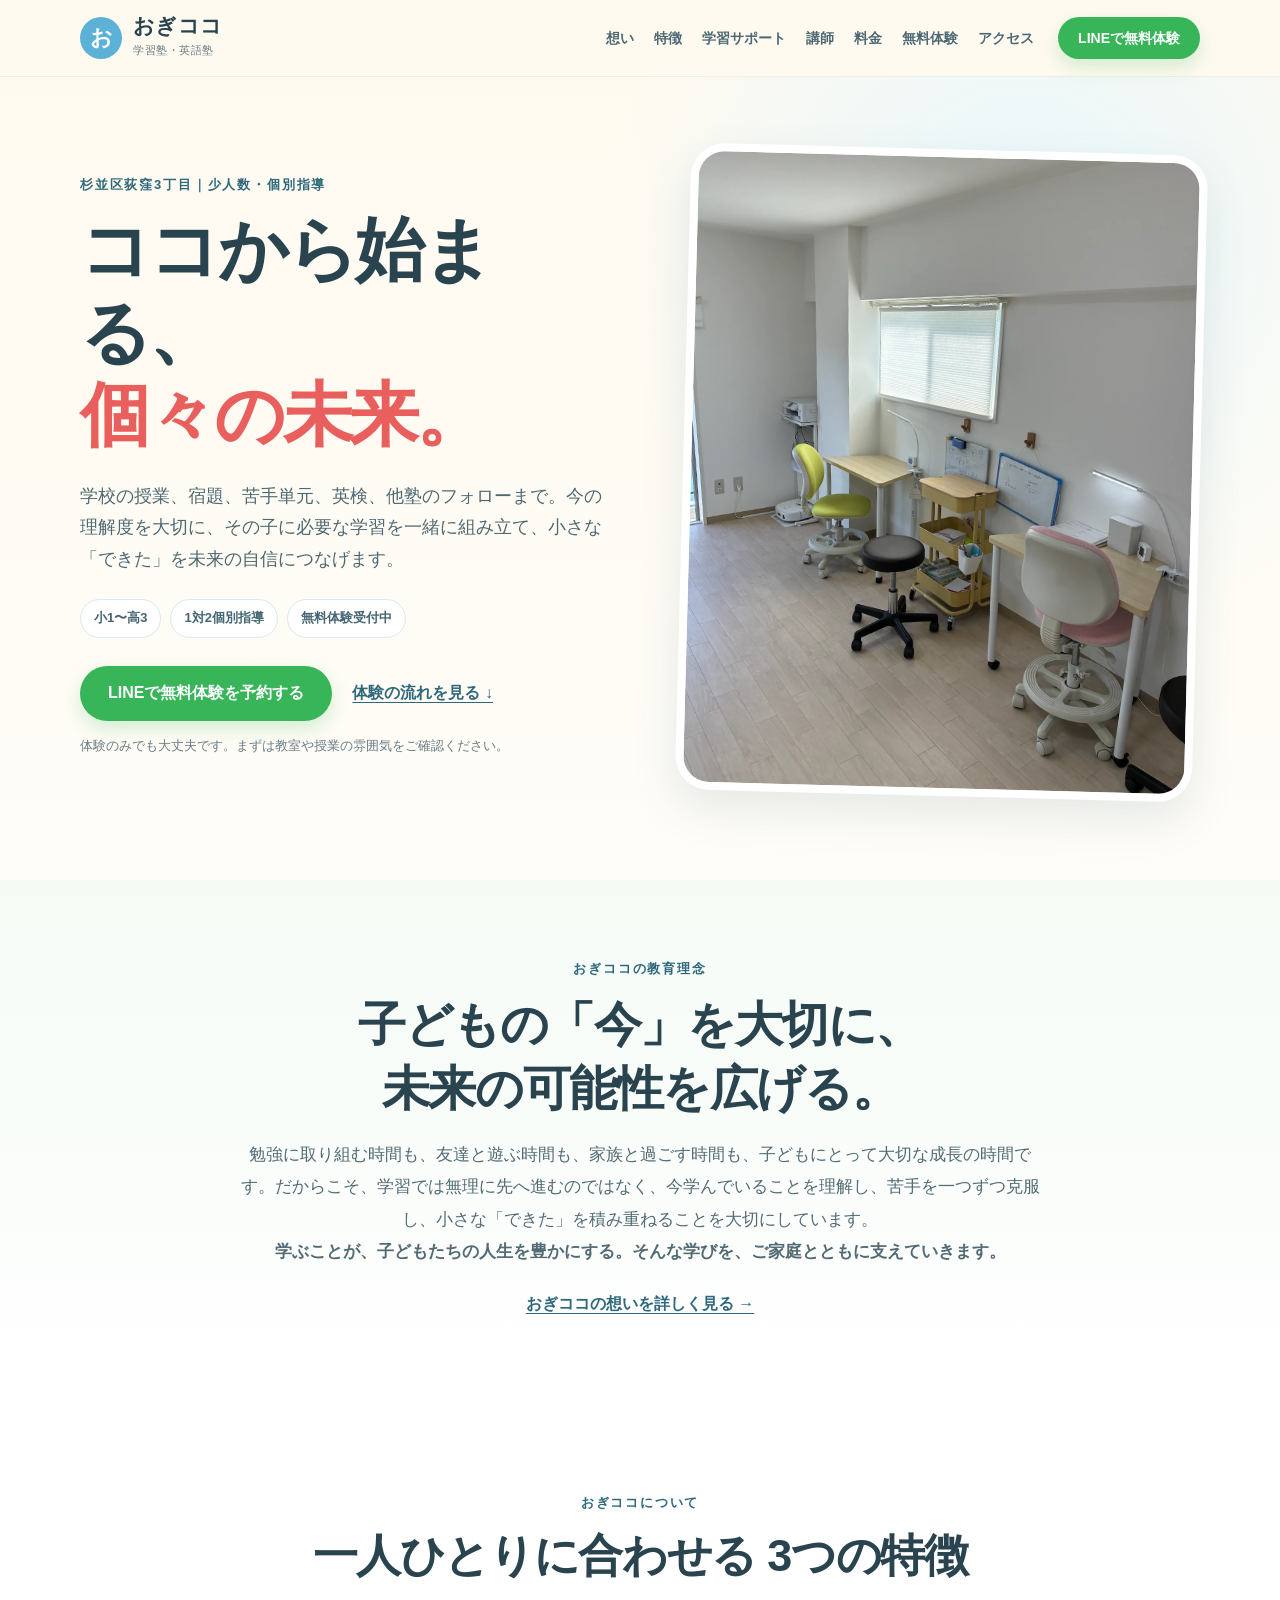
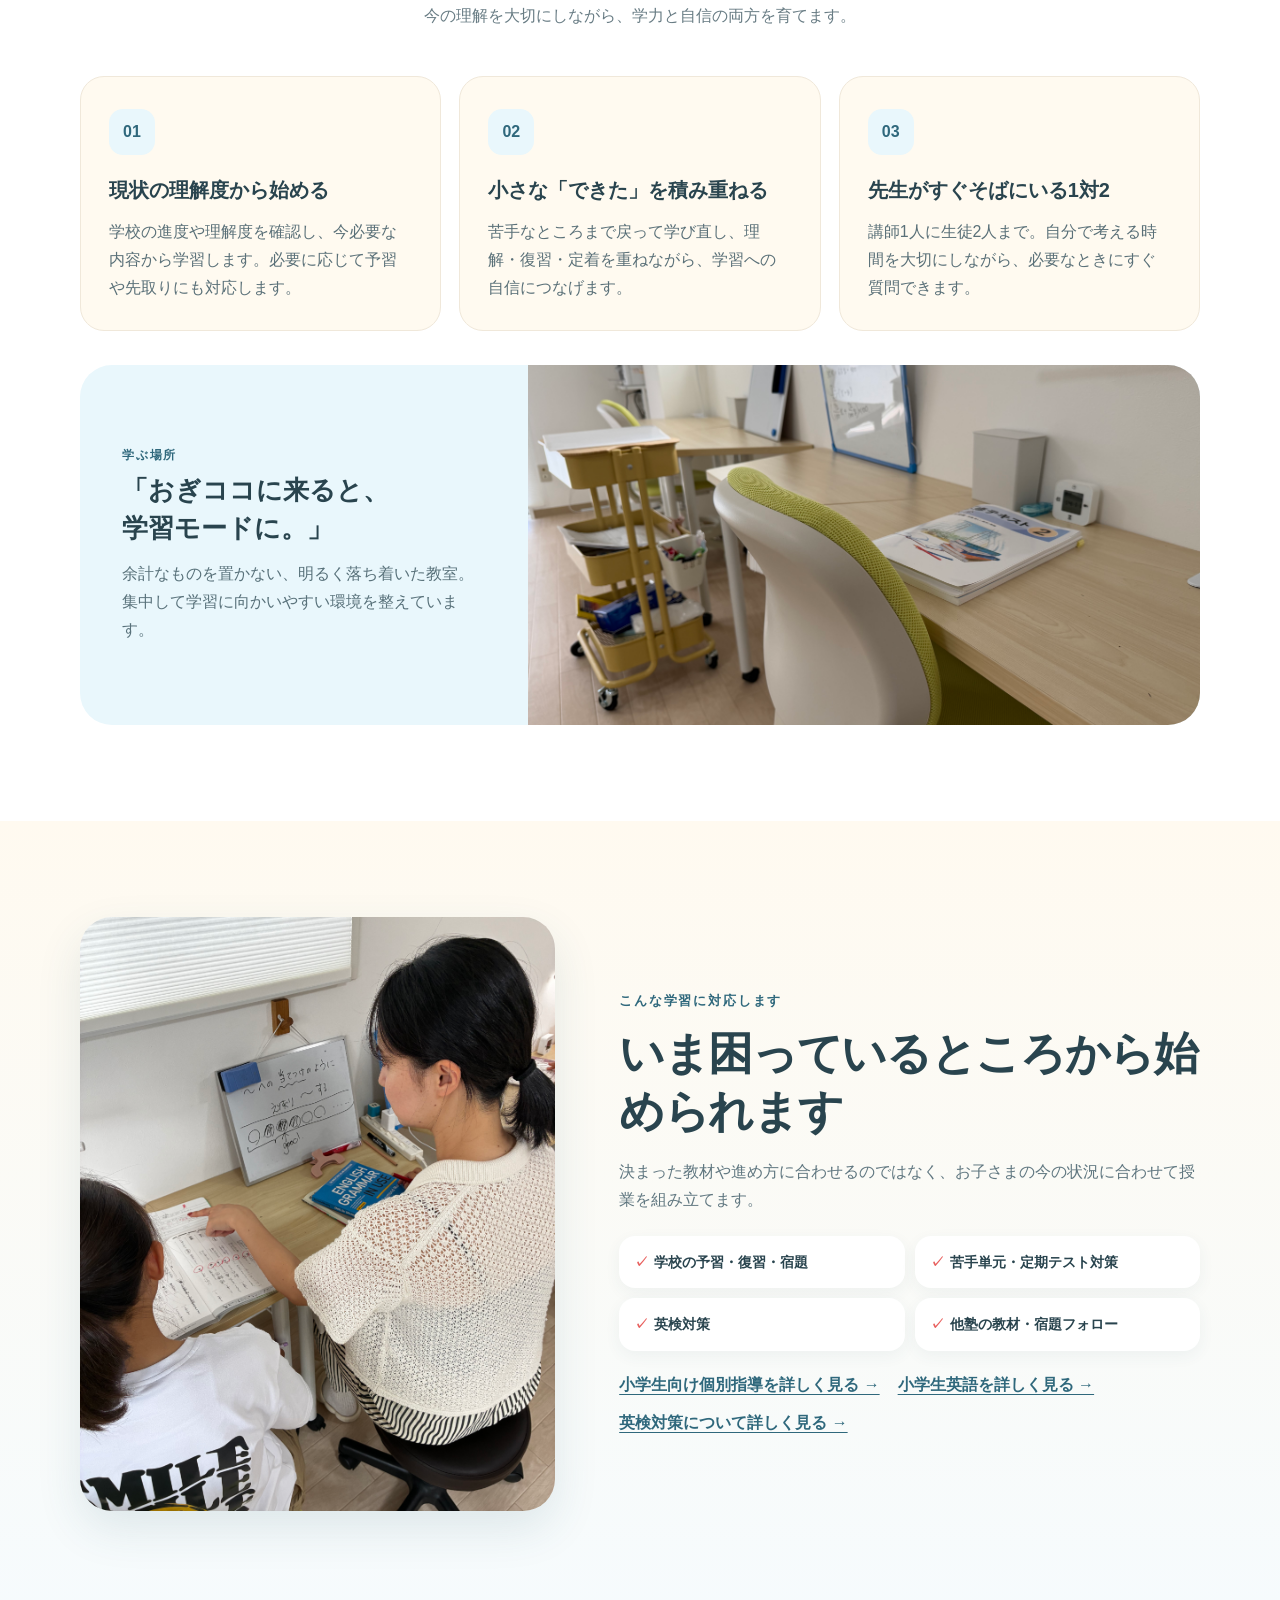
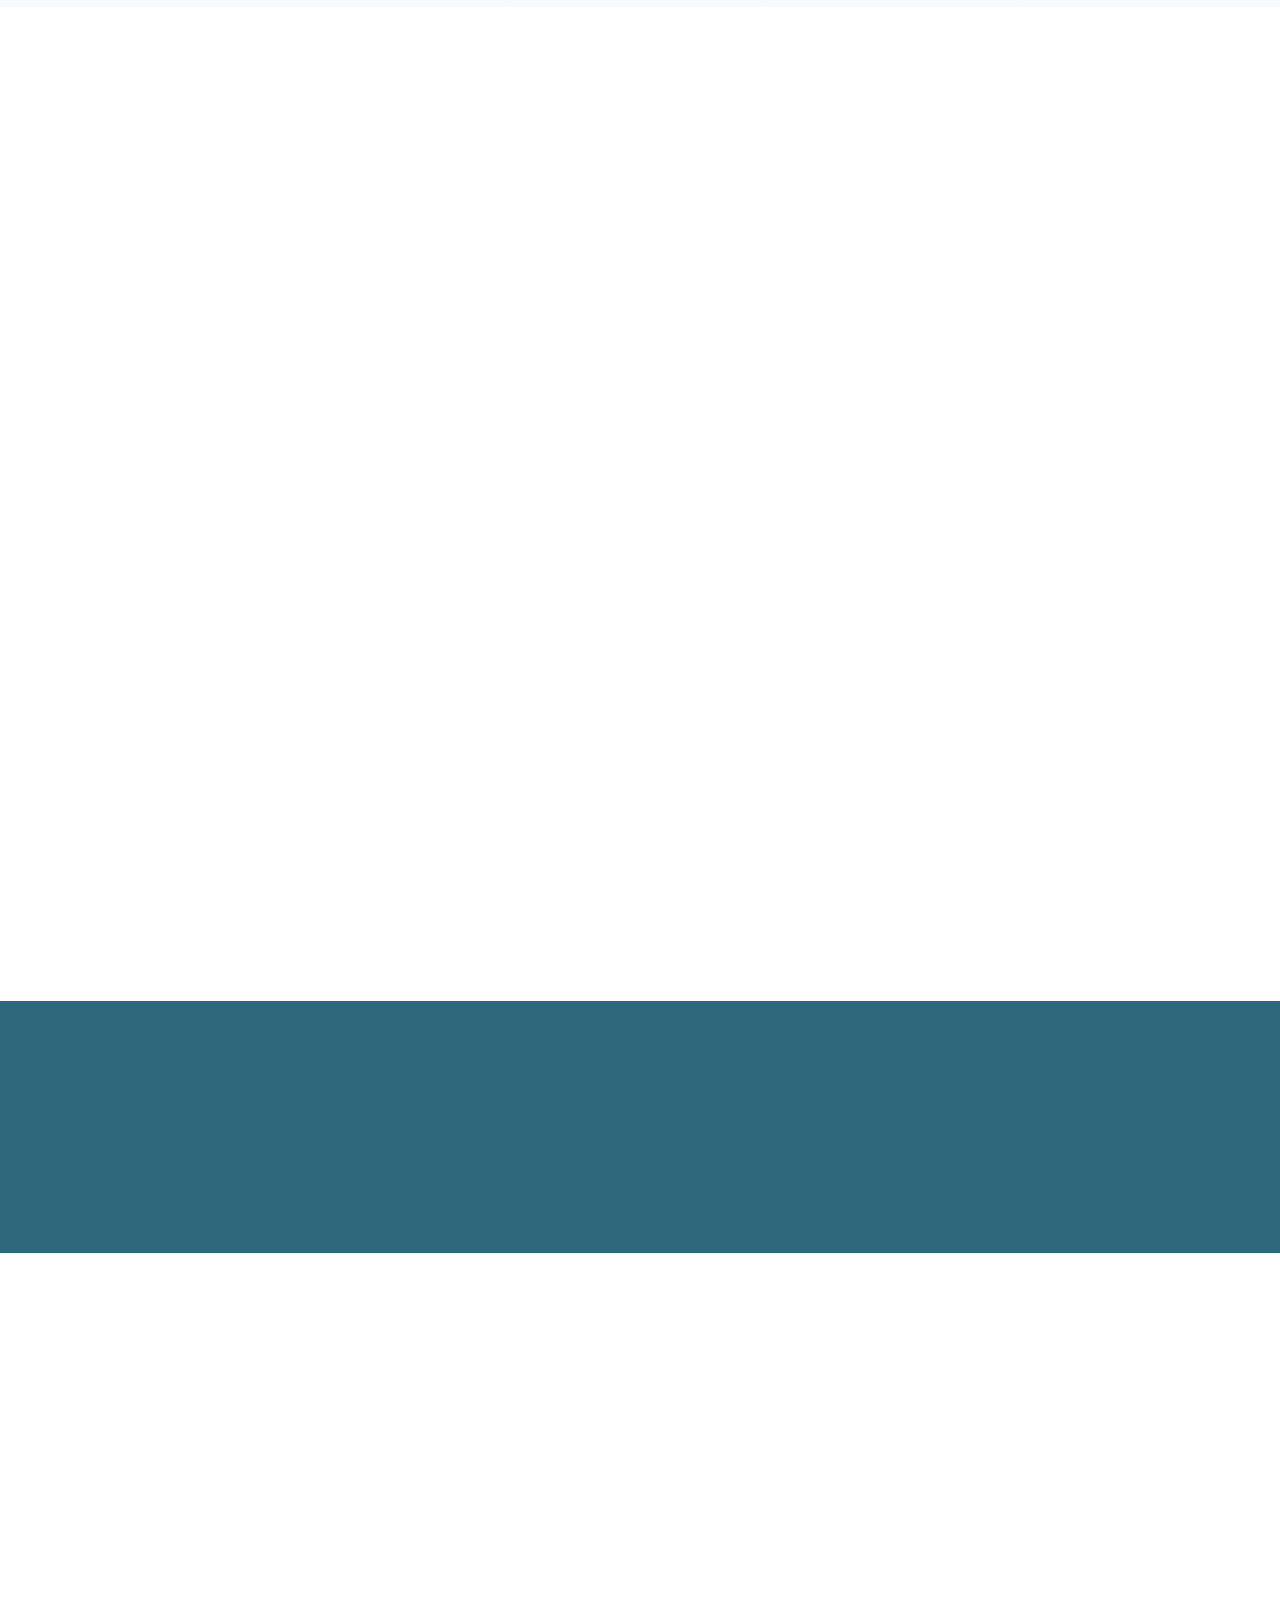
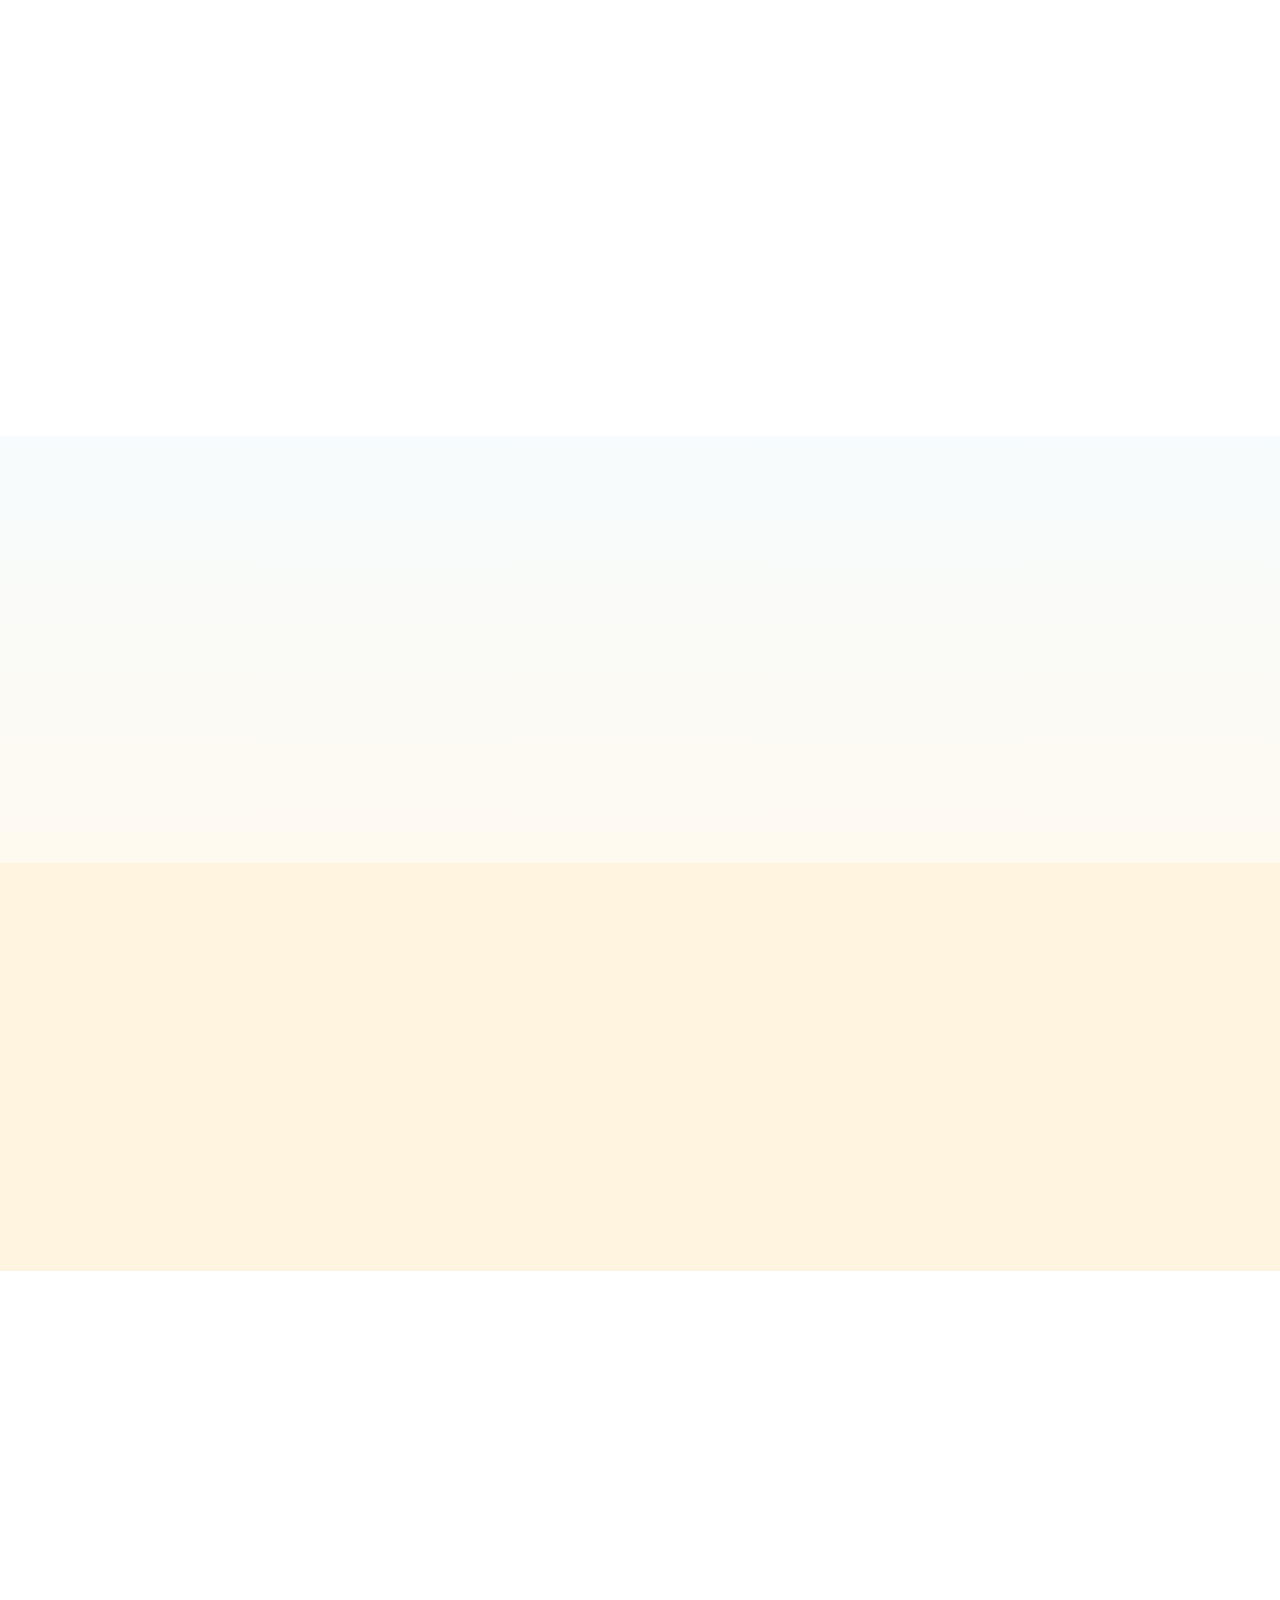
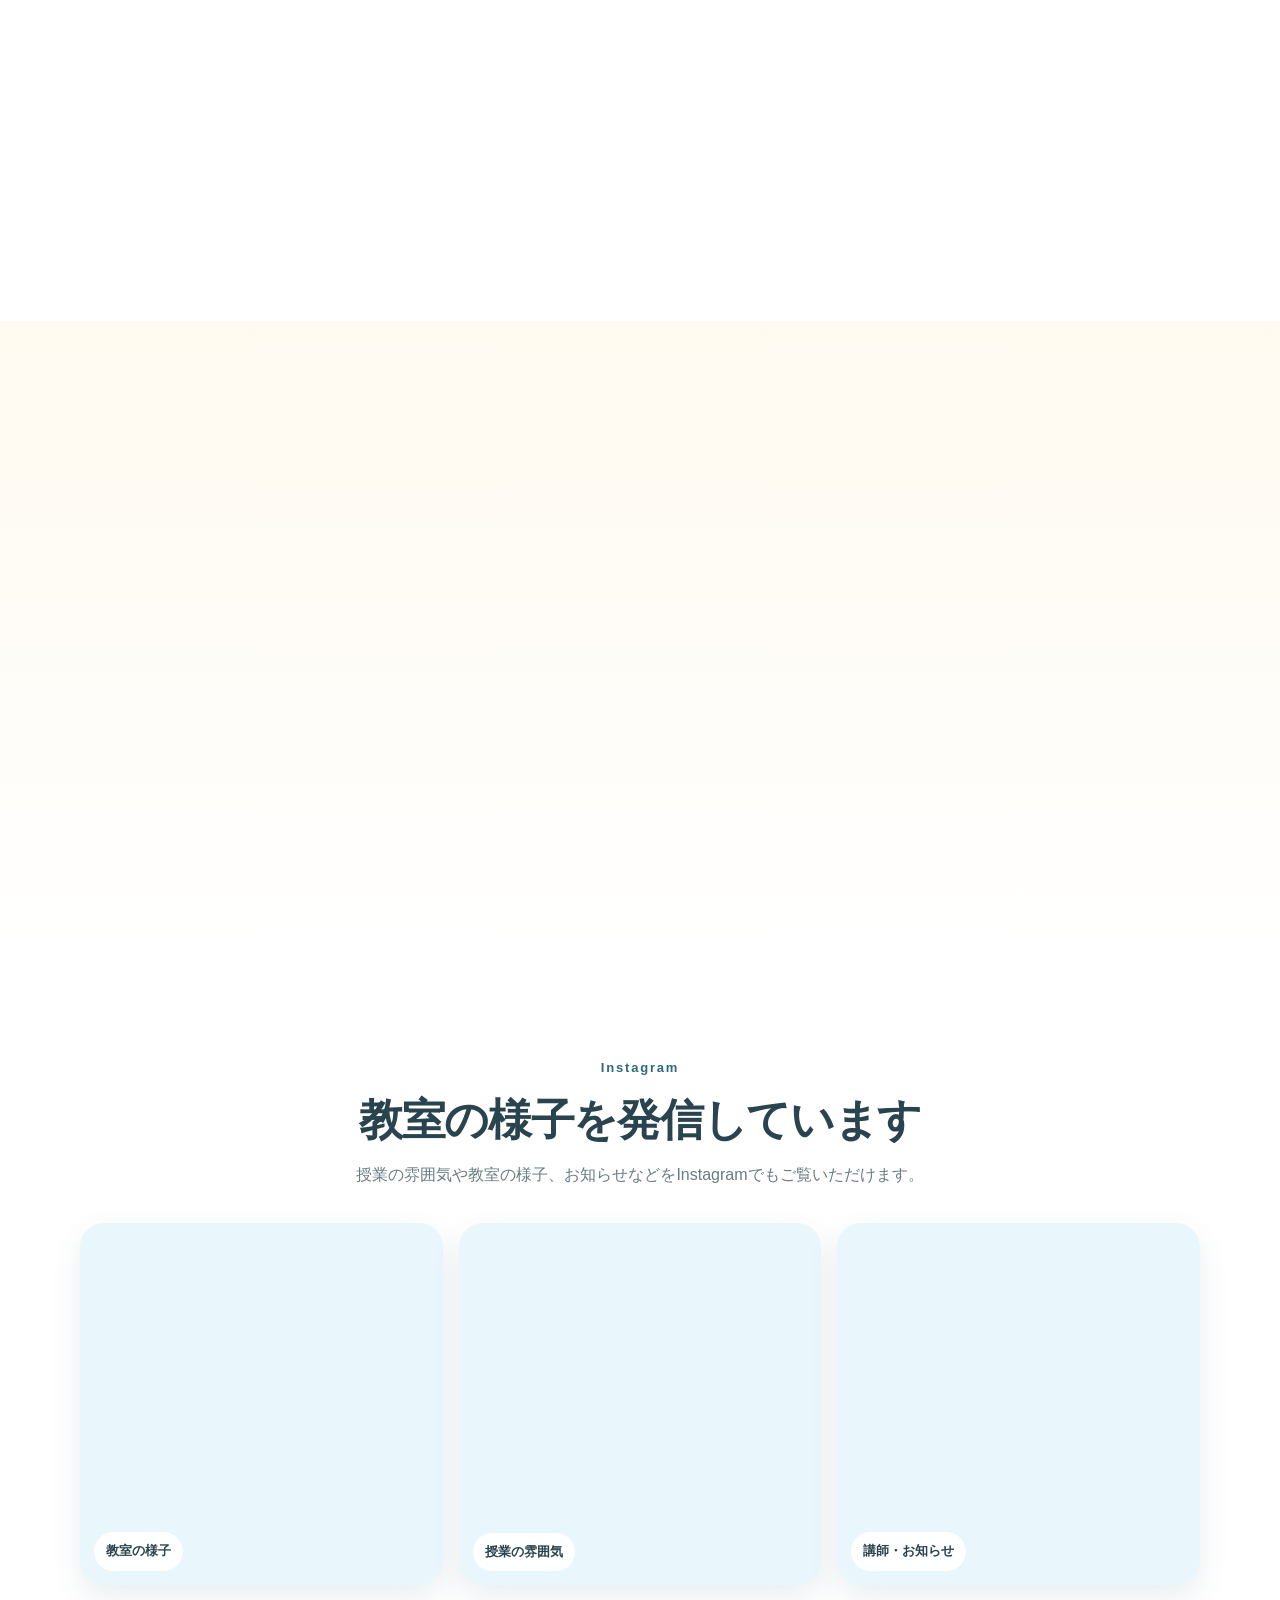
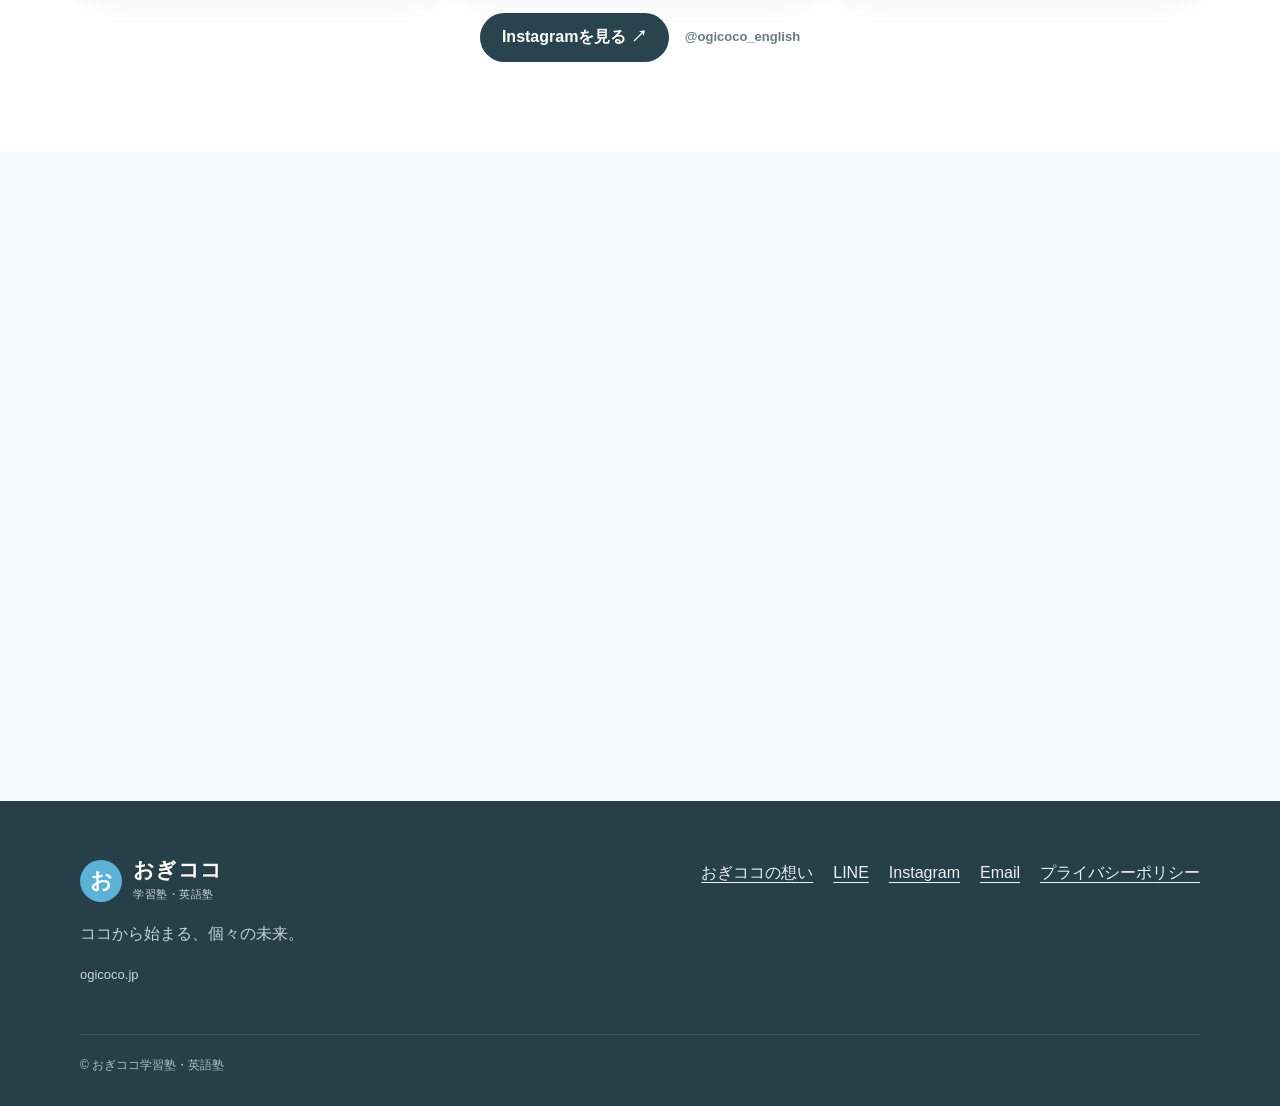
==== index.html @ f1cd07f4 "Refine learning support heading wording" ====
<!doctype html>
<html lang="ja">
<head>
  <meta charset="utf-8" />
  <meta name="viewport" content="width=device-width, initial-scale=1" />
  <title>おぎココ学習塾・英語塾｜杉並区荻窪の1対2個別指導</title>
  <meta name="description" content="杉並区荻窪3丁目の個別指導塾。学校の予習・復習、宿題、苦手克服、定期テスト、英検、他塾フォローまで、一人ひとりに合わせて学習をサポート。小1〜高3対応。無料体験受付中。" />
  <meta name="theme-color" content="#fffaf0" />
  <link rel="canonical" href="https://www.ogicoco.jp/" />
  <meta property="og:type" content="website" />
  <meta property="og:locale" content="ja_JP" />
  <meta property="og:site_name" content="おぎココ学習塾・英語塾" />
  <meta property="og:title" content="おぎココ学習塾・英語塾｜杉並区荻窪の1対2個別指導" />
  <meta property="og:description" content="ココから始まる、個々の未来。一人ひとりに合った学び方を一緒に考える、荻窪の個別指導塾です。" />
  <meta property="og:url" content="https://www.ogicoco.jp/" />
  <meta property="og:image" content="https://www.ogicoco.jp/ogp.jpg" />
  <meta property="og:image:alt" content="おぎココ学習塾・英語塾" />
  <meta name="twitter:card" content="summary_large_image" />
  <link rel="icon" href="favicon.png" />
  <link rel="apple-touch-icon" href="favicon.png" />
  <link rel="stylesheet" href="styles.css?v=20261112-3" />
  <script defer src="script.js?v=20261009-2"></script>
  <script type="application/ld+json">
  {
    "@context": "https://schema.org",
    "@type": "EducationalOrganization",
    "name": "おぎココ学習塾・英語塾",
    "url": "https://www.ogicoco.jp/",
    "image": "https://www.ogicoco.jp/ogp.jpg",
    "email": "ogicoco.english@gmail.com",
    "address": {
      "@type": "PostalAddress",
      "postalCode": "167-0051",
      "addressRegion": "東京都",
      "addressLocality": "杉並区",
      "streetAddress": "荻窪3-41-24 和興ビル301",
      "addressCountry": "JP"
    },
    "sameAs": [
      "https://www.instagram.com/ogicoco_english",
      "https://page.line.me/971ktbrj"
    ],
    "openingHoursSpecification": [
      {
        "@type": "OpeningHoursSpecification",
        "dayOfWeek": ["Monday", "Tuesday", "Wednesday", "Thursday", "Friday"],
        "opens": "15:00",
        "closes": "20:30"
      }
    ]
  }
  </script>
</head>
<body>
  <a class="skip" href="#main">本文へ移動</a>
  <header class="site-header" id="top">
    <div class="container header-inner">
      <a class="brand" href="#top" aria-label="おぎココ学習塾・英語塾 トップ">
        <span class="brand-mark" aria-hidden="true">お</span>
        <span><span class="brand-main">おぎココ</span><span class="brand-sub">学習塾・英語塾</span></span>
      </a>
      <nav class="desktop-nav" aria-label="メインナビゲーション">
        <a href="#philosophy">想い</a>
        <a href="#features">特徴</a>
        <a href="#support">学習サポート</a>
        <a href="#teacher">講師</a>
        <a href="#price">料金</a>
        <a href="#trial">無料体験</a>
        <a href="#access">アクセス</a>
      </nav>
      <a class="btn btn-line header-cta" href="https://page.line.me/971ktbrj" target="_blank" rel="noopener noreferrer">LINEで無料体験</a>
      <button class="menu-button" type="button" aria-label="メニューを開く" aria-expanded="false"><span></span><span></span><span></span></button>
    </div>
    <div class="mobile-menu" hidden>
      <a href="#philosophy">想い</a><a href="#features">特徴</a><a href="#support">学習サポート</a><a href="#teacher">講師</a><a href="#price">料金</a><a href="#trial">無料体験</a><a href="#access">アクセス</a>
      <a class="btn btn-line" href="https://page.line.me/971ktbrj" target="_blank" rel="noopener noreferrer">LINEで無料体験を予約する</a>
    </div>
  </header>

  <main id="main">
    <section class="hero">
      <div class="container hero-grid">
        <div class="hero-copy reveal">
          <p class="eyebrow">杉並区荻窪3丁目｜少人数・個別指導</p>
          <h1>ココから始まる、<br><em>個々の未来。</em></h1>
          <p class="hero-lead">学校の授業、宿題、苦手単元、英検、他塾のフォローまで。今の理解度を大切に、その子に必要な学習を一緒に組み立て、小さな「できた」を未来の自信につなげます。</p>
          <div class="hero-badges" aria-label="教室の特徴">
            <span>小1〜高3</span><span>1対2個別指導</span><span>無料体験受付中</span>
          </div>
          <div class="hero-actions">
            <a class="btn btn-line btn-large" href="https://page.line.me/971ktbrj" target="_blank" rel="noopener noreferrer">LINEで無料体験を予約する</a>
            <a class="text-link" href="#trial">体験の流れを見る <span aria-hidden="true">↓</span></a>
          </div>
          <p class="microcopy">体験のみでも大丈夫です。まずは教室や授業の雰囲気をご確認ください。</p>
        </div>
        <div class="hero-visual reveal">
          <div class="photo-frame hero-photo"><img src="assets/images/classroom-main.webp" alt="明るく落ち着いたおぎココ学習塾の教室" fetchpriority="high" /></div>
        </div>
      </div>
    </section>

    <section class="section philosophy-teaser-section" id="philosophy">
      <div class="container philosophy-teaser reveal">
        <p class="eyebrow">おぎココの教育理念</p>
        <h2>子どもの「今」を大切に、<br>未来の可能性を広げる。</h2>
        <p>勉強に取り組む時間も、友達と遊ぶ時間も、家族と過ごす時間も、子どもにとって大切な成長の時間です。だからこそ、学習では無理に先へ進むのではなく、今学んでいることを理解し、苦手を一つずつ克服し、小さな「できた」を積み重ねることを大切にしています。</p>
        <p class="philosophy-teaser-emphasis">学ぶことが、子どもたちの人生を豊かにする。そんな学びを、ご家庭とともに支えていきます。</p>
        <a class="text-link philosophy-link" href="/philosophy">おぎココの想いを詳しく見る →</a>
      </div>
    </section>

    <section class="section section-white" id="features">
      <div class="container">
        <div class="section-heading reveal">
          <p class="eyebrow">おぎココについて</p>
          <h2>理念を授業につなげる、3つの特徴</h2>
          <p>今の理解を大切にしながら、学力と自信の両方を育てます。</p>
        </div>
        <div class="feature-grid">
          <article class="feature-card reveal">
            <span class="number">01</span>
            <h3>現状の理解度から始める</h3>
            <p>学校の進度や理解度を確認し、今必要な内容から学習します。必要に応じて予習や先取りにも対応します。</p>
          </article>
          <article class="feature-card reveal">
            <span class="number">02</span>
            <h3>小さな「できた」を積み重ねる</h3>
            <p>苦手なところまで戻って学び直し、理解・復習・定着を重ねながら、学習への自信につなげます。</p>
          </article>
          <article class="feature-card reveal">
            <span class="number">03</span>
            <h3>先生がすぐそばにいる1対2</h3>
            <p>講師1人に生徒2人まで。自分で考える時間を大切にしながら、必要なときにすぐ質問できます。</p>
          </article>
        </div>
        <div class="split-photo reveal">
          <div><p class="mini-label">学ぶ場所</p><h3>「おぎココに来ると、学習モードに」</h3><p>余計なものを置かない、明るく落ち着いた教室。集中して学習に向かいやすい環境を整えています。</p></div>
          <img src="assets/images/study-space.jpg" alt="明るく集中して学べる個別学習スペース" loading="lazy" />
        </div>
      </div>
    </section>

    <section class="section support-section" id="support">
      <div class="container support-grid">
        <div class="support-photo reveal"><img src="assets/images/lesson-scene-2.jpg" alt="講師が生徒の教材を見ながら個別指導する様子" loading="lazy" /></div>
        <div class="support-copy reveal">
          <p class="eyebrow">こんな学習に対応します</p>
          <h2>いま困っているところから始められます</h2>
          <p class="support-lead">決まった教材や進め方に合わせるのではなく、お子さまの今の状況に合わせて授業を組み立てます。</p>
          <div class="check-list compact-check-list">
            <p><span>✓</span>学校の予習・復習・宿題</p>
            <p><span>✓</span>苦手単元・定期テスト対策</p>
            <p><span>✓</span>英検対策</p>
            <p><span>✓</span>他塾の教材・宿題フォロー</p>
          </div>
          <div class="support-detail-links"><a class="text-link support-detail-link" href="/elementary">小学生向け個別指導を詳しく見る →</a><a class="text-link support-detail-link" href="/elementary/english">小学生英語を詳しく見る →</a><a class="text-link support-detail-link" href="/eiken">英検対策について詳しく見る →</a></div>
        </div>
      </div>
    </section>

    <section class="section teacher-section" id="teacher">
      <div class="container teacher-grid">
        <div class="teacher-copy reveal">
          <p class="eyebrow">代表講師ごあいさつ</p>
          <h2>安心して通える、<br>温かい塾を目指しています。</h2>
          <p>はじめまして。おぎココ代表講師の上田萌悦子です。</p>
          <p>学生時代には塾講師を経験し、その後、公立中学校・都立高校で教壇に立ってきました。現在は2児の母として子育てをしながら、子どもたちの学習をサポートしています。</p>
          <p>学校では、カリキュラムに沿って多くの生徒に授業を届けます。一方で塾だからこそ、テストで点数を取るためにどこを意識すればよいのか、評定を上げるために何が大切なのか、先生は授業や提出物、テストをどのような視点で見ているのかまで伝えることができます。</p>
          <p>塾講師として教えた経験と、学校現場で実際に生徒を指導・評価してきた経験。その両方を活かして、自分だからできる授業をしたいと思い、おぎココを始めました。</p>
          <p>おぎココでは、学校の進度や現在の理解度だけでなく、一人ひとりの目標やつまずき方も見ながら、その子に今必要な学習を考えて授業を組み立てています。</p>
          <p>「わかった」「できた」を増やすことはもちろん、その先の点数や評定、進路にもつながる学びを大切にしています。</p>
          <p>教室の雰囲気や授業の進め方は、実際に見ていただくのが一番だと思っています。ぜひ一度、お子さまと一緒にお越しください。</p>
          <div class="teacher-tags"><span>元・都立高校教員</span><span>中学・高校での指導経験</span><span>2児の母</span><span>小・中学生は全教科対応</span></div>
        </div>
        <div class="teacher-photo reveal">
          <img src="assets/images/teacher-profile-hq.webp" alt="おぎココ代表講師 上田萌悦子" width="960" height="1200" loading="lazy" decoding="async" />
          <div class="teacher-name"><small>代表講師</small><strong>上田 萌悦子</strong></div>
        </div>
      </div>
    </section>

    <section class="cta-band" aria-label="無料体験案内">
      <div class="container cta-inner reveal">
        <div><p class="eyebrow">まずは無料体験から</p><h2>お子さまに合う学び方を、<br>一緒に考えます。</h2></div>
        <a class="btn btn-line btn-large" href="https://page.line.me/971ktbrj" target="_blank" rel="noopener noreferrer">LINEで無料体験を予約する</a>
      </div>
    </section>

    <section class="section section-white" id="price">
      <div class="container">
        <div class="section-heading reveal"><p class="eyebrow">料金</p><h2>通いやすい月謝制</h2><p>1回50分。ご希望の通塾回数に合わせてお選びいただけます。</p></div>
        <div class="price-grid reveal">
          <article class="price-card"><h3>小学生</h3><div class="price-row"><span>月4回</span><strong>10,560円</strong></div><div class="price-row"><span>月8回</span><strong>21,120円</strong></div><div class="price-row"><span>月12回</span><strong>31,680円</strong></div></article>
          <article class="price-card"><h3>中学生</h3><div class="price-row"><span>月4回</span><strong>11,600円</strong></div><div class="price-row"><span>月8回</span><strong>23,200円</strong></div><div class="price-row"><span>月12回</span><strong>34,800円</strong></div></article>
          <article class="price-card"><h3>高校生</h3><div class="price-row"><span>月4回</span><strong>12,320円</strong></div><div class="price-row"><span>月8回</span><strong>24,640円</strong></div><div class="price-row"><span>月12回</span><strong>36,960円</strong></div></article>
        </div>
        <details class="subplan reveal"><summary>回数券・スポット受講について</summary><div><p>定期通塾（月謝制）を基本に、回数券・スポット受講にも対応しています。テスト前や英検対策など、目的に合わせた受講もご相談ください。</p></div></details>
      </div>
    </section>

    <section class="section practice-teaser-section" id="practice">
      <div class="container">
        <div class="practice-teaser reveal">
          <div class="practice-teaser-copy">
            <p class="eyebrow">定期通塾生限定・体験受付中</p>
            <h2>タブレット学習・演習サポート</h2>
            <p>個別指導で理解した内容を、オンライン学習教材「デキタス」で繰り返し演習。教室スタッフが解き直しや進捗管理をサポートします。</p>
            <div class="practice-mini-flow" aria-label="個別指導と演習の流れ">
              <span>個別指導で理解</span><b aria-hidden="true">→</b><span>演習で繰り返す</span><b aria-hidden="true">→</b><span>次の指導へ</span>
            </div>
          </div>
          <div class="practice-teaser-action">
            <span class="practice-teaser-label">初回体験</span>
            <strong>月4回 3,500円</strong>
            <small>1回50分・小学生／中学生</small>
            <a class="btn btn-sub" href="/tablet">詳しく見る</a>
          </div>
        </div>
      </div>
    </section>

    <section class="section timetable-section" id="schedule">
      <div class="container two-col">
        <div class="reveal"><p class="eyebrow">授業時間</p><h2>平日5つの時間帯から</h2><p>授業は1回50分です。空き状況はLINEでご案内します。</p></div>
        <div class="time-cards reveal">
          <div><span>1限</span><strong>15:15〜16:05</strong></div><div><span>2限</span><strong>16:15〜17:05</strong></div><div><span>3限</span><strong>17:15〜18:05</strong></div><div><span>4限</span><strong>18:15〜19:05</strong></div><div><span>5限</span><strong>19:15〜20:05</strong></div>
        </div>
      </div>
    </section>

    <section class="section section-white" id="trial">
      <div class="container">
        <div class="section-heading reveal"><p class="eyebrow">無料体験の流れ</p><h2>LINEから、かんたん3ステップ</h2></div>
        <div class="steps steps-three">
          <article class="step reveal"><span>1</span><h3>LINEでご予約</h3><p>お名前・学年・希望教科・希望日時をLINEで送信。空き時間をご案内します。</p></article>
          <article class="step reveal"><span>2</span><h3>ヒアリング＋授業</h3><p>学習状況や目標を伺い、50分の個別指導を体験します。</p></article>
          <article class="step reveal"><span>3</span><h3>今後の学習をご提案</h3><p>体験の様子をもとに、学習内容や通い方をご案内します。</p></article>
        </div>
        <div class="trial-box reveal"><p>体験のみでも大丈夫です。気になることがあれば、LINEからお気軽にご相談ください。</p><a class="btn btn-line btn-large" href="https://page.line.me/971ktbrj" target="_blank" rel="noopener noreferrer">LINEで無料体験を予約する</a></div>
      </div>
    </section>

    <section class="section faq-section" id="faq">
      <div class="container faq-wrap">
        <div class="section-heading reveal"><p class="eyebrow">よくあるご質問</p><h2>受講について</h2></div>
        <div class="faq-list reveal">
          <details><summary>英検対策だけでも受講できますか？</summary><p>はい。英検対策のみの受講にも対応しています。受験日程や現在の理解度に合わせて学習内容を組み立てます。</p></details>
          <details><summary>学校や他塾の教材を持ち込めますか？</summary><p>はい。学校の宿題や、他塾で使用している教材・宿題のフォローにも対応しています。</p></details>
          <details><summary>月謝制以外の受講方法はありますか？</summary><p>定期通塾の月謝制を基本に、回数券・スポット受講にも対応しています。目的に合わせてご相談ください。</p></details>
          <details><summary>無料体験では何をしますか？</summary><p>現在の学習状況や目標を伺ったうえで、50分の個別指導を体験していただきます。その後、今後の学習内容や通い方をご案内します。</p></details>
        </div>
      </div>
    </section>

    <section class="section access-section" id="access">
      <div class="container access-grid">
        <div class="access-copy reveal">
          <p class="eyebrow">アクセス</p>
          <h2>荻窪3丁目、中央図書館近く</h2>
          <dl>
            <div><dt>住所</dt><dd>〒167-0051<br>東京都杉並区荻窪3-41-24 和興ビル301</dd></div>
            <div><dt>開室</dt><dd>平日 15:00〜20:30<br>土日祝 休み</dd></div>
            <div><dt>その他</dt><dd>自転車置き場あり</dd></div>
          </dl>
          <div class="contact-links"><a href="mailto:ogicoco.english@gmail.com">メールで問い合わせ</a><a href="https://www.instagram.com/ogicoco_english" target="_blank" rel="noopener noreferrer">Instagramを見る</a></div>
        </div>
        <div class="map-wrap reveal"><iframe title="おぎココ学習塾 周辺地図" loading="lazy" referrerpolicy="no-referrer-when-downgrade" src="https://www.google.com/maps?q=%E6%9D%B1%E4%BA%AC%E9%83%BD%E6%9D%89%E4%B8%A6%E5%8C%BA%E8%8D%BB%E7%AA%AA3-41-24%20%E5%92%8C%E8%88%88%E3%83%93%E3%83%AB301&output=embed"></iframe><a class="map-link" href="https://www.google.com/maps/search/?api=1&query=%E3%81%8A%E3%81%8E%E3%82%B3%E3%82%B3%20%E6%9D%B1%E4%BA%AC%E9%83%BD%E6%9D%89%E4%B8%A6%E5%8C%BA%E8%8D%BB%E7%AA%AA3-41-24%20%E5%92%8C%E8%88%88%E3%83%93%E3%83%AB301" target="_blank" rel="noopener noreferrer">Googleマップで開く ↗</a></div>
      </div>
    </section>
  </main>

  <footer class="footer">
    <div class="container footer-grid">
      <div><a class="brand footer-brand" href="#top"><span class="brand-mark" aria-hidden="true">お</span><span><span class="brand-main">おぎココ</span><span class="brand-sub">学習塾・英語塾</span></span></a><p>ココから始まる、個々の未来。</p><p class="footer-domain">ogicoco.jp</p></div>
      <div class="footer-links"><a href="/philosophy">おぎココの想い</a><a href="https://page.line.me/971ktbrj" target="_blank" rel="noopener noreferrer">LINE</a><a href="https://www.instagram.com/ogicoco_english" target="_blank" rel="noopener noreferrer">Instagram</a><a href="mailto:ogicoco.english@gmail.com">Email</a><a href="privacy.html">プライバシーポリシー</a></div>
    </div>
    <div class="container copyright">© おぎココ学習塾・英語塾</div>
  </footer>

  <div class="mobile-sticky"><a href="https://page.line.me/971ktbrj" target="_blank" rel="noopener noreferrer"><span>無料体験受付中</span>LINEで予約する</a></div>
</body>
</html>
---- styles.css ----
:root{--bg:#fffaf0;--cream:#fff4df;--blue:#5bb2d6;--blue-dark:#2f687c;--blue-pale:#e9f7fc;--red:#e85f5d;--red-dark:#cc4e4c;--ink:#29444e;--muted:#687c84;--line:#dfebef;--white:#fff;--shadow:0 18px 45px rgba(45,92,108,.12);--radius:24px;--container:1120px}*{box-sizing:border-box}html{scroll-behavior:smooth}body{margin:0;font-family:-apple-system,BlinkMacSystemFont,"Hiragino Sans","Yu Gothic","Noto Sans JP",sans-serif;color:var(--ink);background:var(--bg);line-height:1.75;font-size:16px}img{display:block;max-width:100%;height:auto}a{color:inherit}.skip{position:absolute;left:-999px}.skip:focus{left:16px;top:16px;background:#fff;padding:10px 14px;z-index:9999}.container{width:min(calc(100% - 40px),var(--container));margin:auto}.site-header{position:sticky;top:0;z-index:100;background:rgba(255,250,240,.94);backdrop-filter:blur(12px);border-bottom:1px solid rgba(47,104,124,.08)}.header-inner{height:76px;display:flex;align-items:center;gap:24px}.brand{display:inline-flex;align-items:center;gap:11px;text-decoration:none;min-width:max-content}.brand-mark{width:42px;height:42px;border-radius:50%;display:grid;place-items:center;background:var(--blue);color:#fff;font-weight:800;font-size:22px}.brand-main{display:block;font-size:21px;font-weight:800;letter-spacing:.02em;line-height:1.05}.brand-sub{display:block;font-size:11px;color:var(--muted);margin-top:4px;letter-spacing:.05em}.desktop-nav{display:flex;gap:20px;margin-left:auto}.desktop-nav a{text-decoration:none;font-size:14px;font-weight:700;color:#4c6873}.desktop-nav a:hover{color:var(--blue-dark)}.btn{display:inline-flex;justify-content:center;align-items:center;text-decoration:none;border-radius:999px;font-weight:800;transition:.2s;line-height:1.3}.btn-line{background:#37b558;color:#fff;box-shadow:0 8px 20px rgba(55,181,88,.22)}.btn-line:hover{transform:translateY(-2px);background:#2fa54f}.header-cta{padding:12px 20px;font-size:14px}.btn-large{padding:17px 28px;font-size:16px}.menu-button,.mobile-menu{display:none}.hero{padding:72px 0 84px;overflow:hidden;background:radial-gradient(circle at 80% 20%,#e8f7fc 0,transparent 35%),linear-gradient(180deg,#fffaf0,#fffdf8)}.hero-grid{display:grid;grid-template-columns:1.02fr .98fr;align-items:center;gap:64px}.eyebrow{margin:0 0 12px;color:var(--blue-dark);font-size:13px;font-weight:900;letter-spacing:.14em}.hero h1{font-size:clamp(42px,5.5vw,70px);line-height:1.18;margin:0 0 24px;letter-spacing:-.045em}.hero h1 em{font-style:normal;color:var(--red)}.hero-lead{font-size:18px;max-width:610px;color:#4e6973;margin:0 0 24px}.hero-badges{display:flex;flex-wrap:wrap;gap:9px;margin-bottom:28px}.hero-badges span{padding:7px 13px;border-radius:999px;background:#fff;border:1px solid #d8e9ef;color:#456672;font-size:13px;font-weight:800}.hero-actions{display:flex;align-items:center;gap:20px;flex-wrap:wrap}.text-link{text-underline-offset:4px;font-weight:800;color:var(--blue-dark)}.microcopy{font-size:13px;color:var(--muted);margin-top:14px}.hero-visual{position:relative}.photo-frame{overflow:hidden;border-radius:34px;box-shadow:var(--shadow);background:#fff;border:8px solid rgba(255,255,255,.86)}.hero-photo{aspect-ratio:4/5;transform:rotate(1.5deg)}.hero-photo img{width:100%;height:100%;object-fit:cover;object-position:center 46%}.hero-note{position:absolute;left:-42px;bottom:26px;width:min(330px,82%);background:rgba(255,255,255,.93);backdrop-filter:blur(14px);-webkit-backdrop-filter:blur(14px);border:1px solid rgba(255,255,255,.88);border-radius:24px;padding:18px 20px 17px;box-shadow:0 20px 45px rgba(38,73,86,.18);overflow:hidden}.hero-note:before{content:"";position:absolute;left:0;top:0;bottom:0;width:5px;background:linear-gradient(180deg,var(--blue),var(--red))}.hero-note-kicker{display:inline-flex;align-items:center;gap:7px;color:var(--blue-dark);font-size:11px;font-weight:900;letter-spacing:.08em;line-height:1.2}.hero-note-kicker:before{content:"";width:7px;height:7px;border-radius:50%;background:var(--red);box-shadow:0 0 0 4px rgba(232,95,93,.12)}.hero-note-title{margin:8px 0 6px;font-size:21px;line-height:1.35;letter-spacing:-.03em;font-weight:900;color:var(--ink)}.hero-note-sub{margin:0;color:#5d747d;font-size:12px;line-height:1.65}.hero-note-brand{display:block;margin-top:9px;padding-top:8px;border-top:1px solid rgba(47,104,124,.12);color:#78909a;font-size:10px;font-weight:800;letter-spacing:.06em}.section{padding:96px 0}.section-white{background:#fff}.section-heading{text-align:center;max-width:760px;margin:0 auto 46px}.section-heading h2,.support-copy h2,.teacher-copy h2,.two-col h2,.access-copy h2{font-size:clamp(30px,4vw,45px);line-height:1.3;margin:0 0 16px;letter-spacing:-.03em}.section-heading p:last-child{color:var(--muted);margin:0}.feature-grid{display:grid;grid-template-columns:repeat(3,1fr);gap:18px}.feature-card{position:relative;padding:32px 28px 28px;background:var(--bg);border:1px solid #f0e8da;border-radius:var(--radius)}.feature-card .number{display:inline-grid;place-items:center;width:46px;height:46px;border-radius:14px;background:var(--blue-pale);color:var(--blue-dark);font-weight:900}.feature-card h3{font-size:20px;margin:18px 0 10px}.feature-card p{margin:0;color:#5a7078}.split-photo{margin-top:34px;display:grid;grid-template-columns:.8fr 1.2fr;align-items:center;background:var(--blue-pale);border-radius:32px;overflow:hidden}.split-photo>div{padding:42px}.split-photo h3{font-size:26px;line-height:1.45;margin:6px 0 12px}.split-photo p{margin:0;color:#58717a}.split-photo img{width:100%;height:360px;object-fit:cover;object-position:center 62%}.mini-label{font-size:12px!important;color:var(--blue-dark)!important;font-weight:900;letter-spacing:.15em}.support-section{background:linear-gradient(180deg,var(--bg),#f6fbfd)}.support-grid{display:grid;grid-template-columns:.9fr 1.1fr;gap:64px;align-items:center}.support-photo img{width:100%;aspect-ratio:4/5;object-fit:cover;border-radius:32px;box-shadow:var(--shadow)}.check-list{display:grid;grid-template-columns:1fr 1fr;gap:10px;margin-top:30px}.check-list p{margin:0;background:#fff;border-radius:16px;padding:14px 15px;box-shadow:0 5px 16px rgba(45,92,108,.06);font-weight:700;font-size:14px}.check-list span{color:var(--red);margin-right:6px}.support-cards{display:grid;grid-template-columns:repeat(4,1fr);gap:14px;margin-top:46px}.support-card{background:#fff;border-radius:20px;padding:24px;border:1px solid #e5eff3}.support-card>span{display:inline-block;padding:4px 9px;background:var(--cream);border-radius:999px;color:#765e42;font-size:11px;font-weight:900}.support-card h3{font-size:18px;line-height:1.45;margin:13px 0 8px}.support-card p{font-size:14px;color:#607780;margin:0}.teacher-section{background:#fff}.teacher-grid{display:grid;grid-template-columns:1.05fr .95fr;gap:70px;align-items:center}.teacher-copy>p:not(.eyebrow){color:#526b74}.teacher-tags{display:flex;gap:9px;flex-wrap:wrap;margin-top:24px}.teacher-tags span{border:1px solid #d7e8ed;border-radius:999px;padding:7px 12px;font-weight:800;font-size:13px}.teacher-photo{position:relative}.teacher-photo>img{width:100%;max-height:590px;object-fit:cover;border-radius:32px;box-shadow:var(--shadow);object-position:center top}.teacher-name{position:absolute;right:-14px;bottom:20px;background:#fff;padding:15px 22px;border-radius:16px;box-shadow:var(--shadow)}.teacher-name small{display:block;color:var(--muted);font-size:11px}.teacher-name strong{font-size:20px}.cta-band{padding:60px 0;background:var(--blue-dark);color:#fff}.cta-inner{display:flex;align-items:center;justify-content:space-between;gap:40px}.cta-band .eyebrow{color:#bfe7f6}.cta-band h2{font-size:36px;line-height:1.35;margin:0}.price-grid{display:grid;grid-template-columns:repeat(3,1fr);gap:18px}.price-card{position:relative;border:1px solid #deebef;border-radius:24px;padding:30px;background:#fff}.price-card.featured{border:2px solid var(--blue);transform:translateY(-8px);box-shadow:var(--shadow)}.price-card h3{font-size:22px;margin:0 0 18px}.price-row{display:flex;align-items:baseline;justify-content:space-between;border-top:1px solid #edf2f4;padding:15px 0}.price-row span{color:var(--muted);font-weight:700}.price-row strong{font-size:19px}.ribbon{position:absolute;top:-17px;right:20px;background:var(--blue);color:#fff;padding:5px 12px;border-radius:999px;font-size:11px;font-weight:900}.subplan{max-width:800px;margin:30px auto 0;border-radius:18px;background:var(--bg);border:1px solid #efe5d7;overflow:hidden}.subplan summary{cursor:pointer;padding:18px 22px;font-weight:900}.subplan div{padding:0 22px 20px;color:#60747d}.subplan p{margin:0}.timetable-section{background:var(--cream)}.two-col{display:grid;grid-template-columns:.9fr 1.1fr;gap:70px;align-items:center}.time-cards{display:grid;grid-template-columns:1fr 1fr;gap:12px}.time-cards div{background:#fff;border-radius:18px;padding:17px 20px;display:flex;justify-content:space-between;align-items:center}.time-cards span{font-weight:900;color:var(--blue-dark)}.time-cards strong{font-size:17px}.steps{display:grid;grid-template-columns:repeat(4,1fr);gap:16px}.step{position:relative;padding:28px 23px;border-radius:22px;background:var(--bg);border:1px solid #efe7da}.step>span{width:38px;height:38px;border-radius:50%;display:grid;place-items:center;background:var(--red);color:#fff;font-weight:900}.step h3{font-size:18px;line-height:1.45;margin:15px 0 8px}.step p{margin:0;color:#60757d;font-size:14px}.trial-box{margin:34px auto 0;max-width:820px;border-radius:24px;background:var(--blue-pale);padding:26px 30px;display:flex;align-items:center;justify-content:space-between;gap:28px}.trial-box p{margin:0;color:#4d6873}.access-section{background:#f6fbfd}.access-grid{display:grid;grid-template-columns:.9fr 1.1fr;gap:55px;align-items:center}.access-copy dl{margin:26px 0}.access-copy dl div{display:grid;grid-template-columns:85px 1fr;padding:14px 0;border-bottom:1px solid #dbe9ee}.access-copy dt{font-weight:900;color:var(--blue-dark)}.access-copy dd{margin:0}.contact-links{display:flex;gap:18px;flex-wrap:wrap}.contact-links a{font-weight:800;color:var(--blue-dark);text-underline-offset:4px}.map-wrap{position:relative}.map-wrap iframe{width:100%;height:440px;border:0;border-radius:30px;box-shadow:var(--shadow)}.map-link{position:absolute;right:16px;bottom:16px;background:#fff;text-decoration:none;border-radius:999px;padding:11px 16px;font-size:13px;font-weight:900;box-shadow:0 8px 20px rgba(45,92,108,.14)}.footer{padding:58px 0 30px;background:#263f48;color:#fff}.footer-grid{display:flex;justify-content:space-between;gap:50px}.footer .brand-sub,.footer p{color:#c6d2d6}.footer-links{display:flex;gap:20px;flex-wrap:wrap;align-content:flex-start}.footer-links a{color:#eaf2f4;text-underline-offset:4px}.copyright{margin-top:34px;padding-top:20px;border-top:1px solid rgba(255,255,255,.12);font-size:12px;color:#aebec4}.mobile-sticky{display:none}.reveal{opacity:1;transform:none}.js .reveal{opacity:0;transform:translateY(18px);transition:opacity .55s ease,transform .55s ease}.js .reveal.is-visible{opacity:1;transform:none}@media (prefers-reduced-motion:reduce){html{scroll-behavior:auto}.reveal{opacity:1;transform:none;transition:none}}@media(max-width:900px){.desktop-nav,.header-cta{display:none}.menu-button{display:flex;margin-left:auto;flex-direction:column;gap:5px;border:0;background:transparent;padding:8px}.menu-button span{width:24px;height:2px;background:var(--ink);display:block}.mobile-menu{position:absolute;left:0;right:0;top:76px;background:#fff;padding:20px;box-shadow:0 18px 28px rgba(45,92,108,.1)}.mobile-menu.is-open{display:grid;gap:12px}.mobile-menu>a:not(.btn){text-decoration:none;font-weight:800;padding:8px 5px}.hero{padding-top:45px}.hero-grid,.support-grid,.teacher-grid,.two-col,.access-grid{grid-template-columns:1fr;gap:38px}.hero-visual{max-width:620px;margin:auto}.hero-photo{aspect-ratio:16/11;transform:none}.hero-note{left:18px;bottom:18px;width:min(330px,72%)}.feature-grid{grid-template-columns:1fr}.split-photo{grid-template-columns:1fr}.split-photo img{height:300px}.support-photo{max-width:520px;margin:auto}.support-photo img{aspect-ratio:5/4}.support-cards{grid-template-columns:1fr 1fr}.teacher-photo{max-width:520px;margin:auto}.teacher-name{right:10px}.price-grid{grid-template-columns:1fr}.price-card.featured{transform:none}.steps{grid-template-columns:1fr 1fr}.cta-inner{align-items:flex-start;flex-direction:column}.trial-box{flex-direction:column;align-items:flex-start}.map-wrap iframe{height:360px}}@media(max-width:600px){body{padding-bottom:72px}.container{width:min(calc(100% - 28px),var(--container))}.header-inner{height:68px}.mobile-menu{top:68px}.brand-mark{width:38px;height:38px}.brand-main{font-size:18px}.hero{padding:38px 0 60px}.hero-grid{gap:30px}.hero h1{font-size:41px}.hero-lead{font-size:16px}.hero-actions .btn{width:100%}.hero-actions .text-link{margin:auto}.hero-note{position:relative;left:auto;bottom:auto;width:auto;margin:-18px 12px 0}.section{padding:70px 0}.section-heading{margin-bottom:32px}.section-heading h2,.support-copy h2,.teacher-copy h2,.two-col h2,.access-copy h2{font-size:31px}.feature-card{padding:25px 22px}.split-photo>div{padding:28px 23px}.split-photo img{height:230px}.check-list{grid-template-columns:1fr}.support-cards{grid-template-columns:1fr}.teacher-copy{order:2}.teacher-photo{order:1}.teacher-photo>img{max-height:460px}.cta-band{padding:46px 0}.cta-band h2{font-size:29px}.cta-inner .btn{width:100%}.price-row strong{font-size:18px}.time-cards{grid-template-columns:1fr}.steps{grid-template-columns:1fr}.trial-box .btn{width:100%}.access-copy dl div{grid-template-columns:70px 1fr}.footer-grid{flex-direction:column}.footer-links{display:grid;grid-template-columns:1fr 1fr}.mobile-sticky{position:fixed;display:block;left:0;right:0;bottom:0;z-index:120;background:#fff;padding:8px 12px calc(8px + env(safe-area-inset-bottom));box-shadow:0 -8px 24px rgba(45,92,108,.15)}.mobile-sticky a{display:flex;justify-content:center;align-items:center;gap:10px;background:#37b558;color:#fff;border-radius:999px;padding:12px 18px;text-decoration:none;font-weight:900}.mobile-sticky span{font-size:10px;background:rgba(255,255,255,.2);padding:3px 6px;border-radius:999px}.map-wrap iframe{height:320px}}
/* v2 additions */
.faq-section{background:linear-gradient(180deg,#fffaf0,#fff)}
.faq-wrap{max-width:900px}
.faq-list{display:grid;gap:12px}
.faq-list details{background:#fff;border:1px solid #e4ecef;border-radius:18px;overflow:hidden;box-shadow:0 5px 18px rgba(45,92,108,.04)}
.faq-list summary{cursor:pointer;padding:20px 54px 20px 22px;font-weight:900;position:relative;list-style:none}
.faq-list summary::-webkit-details-marker{display:none}
.faq-list summary::after{content:'＋';position:absolute;right:22px;top:50%;transform:translateY(-50%);font-size:22px;color:var(--blue-dark)}
.faq-list details[open] summary::after{content:'−'}
.faq-list p{margin:0;padding:0 22px 20px;color:#60757d}
.footer-domain{font-size:13px!important;margin-top:8px!important}
@media(max-width:600px){.faq-list summary{padding:18px 48px 18px 18px}.faq-list p{padding:0 18px 18px}}

@media(max-width:600px){
  .teacher-photo{
    display:flex;
    flex-direction:column;
    align-items:stretch;
  }
  .teacher-name{
    position:static;
    align-self:flex-end;
    margin-top:14px;
    margin-right:4px;
    padding:12px 18px;
    border-radius:14px;
    box-shadow:0 8px 22px rgba(45,92,108,.12);
  }
  .teacher-name small{font-size:10px}
  .teacher-name strong{font-size:18px}
}


/* tablet learning support */
.practice-section{background:linear-gradient(180deg,#f6fbfd,#fffaf0)}
.practice-heading{max-width:820px}
.practice-cycle{display:grid;grid-template-columns:1fr auto 1fr auto 1fr;gap:18px;align-items:center;margin-top:10px}
.practice-step{height:100%;background:#fff;border:1px solid #deebef;border-radius:24px;padding:28px 24px;box-shadow:0 8px 24px rgba(45,92,108,.06)}
.practice-step span{display:inline-grid;place-items:center;width:38px;height:38px;border-radius:12px;background:var(--blue-pale);color:var(--blue-dark);font-weight:900;font-size:13px;margin-bottom:16px}
.practice-step strong{display:block;font-size:19px;line-height:1.5;margin-bottom:8px}
.practice-step p{margin:0;color:#607780;font-size:14px}
.practice-arrow{font-size:30px;font-weight:900;color:var(--red)}
.practice-benefits{display:grid;grid-template-columns:repeat(3,1fr);gap:16px;margin-top:28px}
.practice-card{background:var(--bg);border:1px solid #efe5d7;border-radius:22px;padding:25px}
.practice-card>span{display:inline-block;padding:5px 10px;border-radius:999px;background:var(--cream);color:#765e42;font-size:11px;font-weight:900}
.practice-card h3{font-size:19px;line-height:1.5;margin:13px 0 8px}
.practice-card p{margin:0;color:#607780;font-size:14px}
.practice-trial{margin:30px auto 0;max-width:940px;background:var(--blue-pale);border-radius:28px;padding:30px 32px}
.practice-trial-main{display:flex;align-items:baseline;gap:22px;flex-wrap:wrap}
.practice-trial-main .mini-label{width:100%;margin:0}
.practice-trial-main h3{margin:0;font-size:25px;line-height:1.45}
.practice-trial-main h3 strong{font-size:32px;color:var(--red)}
.practice-trial-main>p:last-child{margin:0;color:#58717a}
.practice-trial-points{display:flex;gap:9px;flex-wrap:wrap;margin-top:20px}
.practice-trial-points span{background:#fff;border:1px solid #d7e8ed;border-radius:999px;padding:7px 12px;font-size:13px;font-weight:800;color:#4d6873}
.practice-note{margin:18px 0 0;padding-top:16px;border-top:1px solid rgba(47,104,124,.13);color:#687c84;font-size:13px}
@media(max-width:900px){
  .practice-cycle{grid-template-columns:1fr}
  .practice-arrow{text-align:center;transform:rotate(90deg);line-height:1}
  .practice-benefits{grid-template-columns:1fr}
}
@media(max-width:600px){
  .practice-heading h2{font-size:30px}
  .practice-step{padding:24px 21px}
  .practice-trial{padding:25px 21px}
  .practice-trial-main{display:block}
  .practice-trial-main h3{font-size:22px;margin:4px 0 8px}
  .practice-trial-main h3 strong{font-size:28px}
  .practice-trial-points{display:grid;grid-template-columns:1fr}
  .practice-trial-points span{text-align:center}
}

.practice-regular{margin-top:24px;padding-top:22px;border-top:1px solid rgba(47,104,124,.13)}
.practice-price-grid{display:grid;grid-template-columns:1fr 1fr;gap:14px;margin-top:12px}
.practice-price-card{background:#fff;border:1px solid #d7e8ed;border-radius:20px;padding:22px}
.practice-price-card h4{margin:0 0 10px;font-size:20px}
.practice-price-card div{display:flex;justify-content:space-between;align-items:baseline;gap:16px;padding:10px 0;border-top:1px solid #edf2f4}
.practice-price-card span{color:#607780;font-weight:700}
.practice-price-card strong{font-size:18px}
@media(max-width:600px){
  .practice-price-grid{grid-template-columns:1fr}
}


/* homepage simplification */
.support-lead{margin:0;color:#607780}
.compact-check-list{margin-top:22px}
.support-detail-link{display:inline-block;margin-top:20px}
.steps-three{grid-template-columns:repeat(3,1fr)}
.btn-sub{background:var(--blue-dark);color:#fff;padding:13px 22px;box-shadow:0 8px 20px rgba(47,104,124,.18)}
.btn-sub:hover{transform:translateY(-2px);background:#285c6e}

.practice-teaser-section{background:linear-gradient(180deg,#f6fbfd,#fffaf0);padding:72px 0}
.practice-teaser{display:grid;grid-template-columns:1.35fr .65fr;gap:42px;align-items:center;background:#fff;border:1px solid #deebef;border-radius:30px;padding:36px 40px;box-shadow:0 12px 34px rgba(45,92,108,.07)}
.practice-teaser h2{font-size:clamp(28px,3.4vw,40px);line-height:1.3;margin:0 0 12px;letter-spacing:-.03em}
.practice-teaser-copy>p:not(.eyebrow){margin:0;color:#607780;max-width:700px}
.practice-mini-flow{display:flex;align-items:center;gap:10px;flex-wrap:wrap;margin-top:20px}
.practice-mini-flow span{background:var(--blue-pale);color:var(--blue-dark);border-radius:999px;padding:7px 11px;font-size:12px;font-weight:900}
.practice-mini-flow b{color:var(--red)}
.practice-teaser-action{background:var(--bg);border:1px solid #efe5d7;border-radius:22px;padding:24px;text-align:center}
.practice-teaser-label{display:block;color:var(--blue-dark);font-size:12px;font-weight:900;letter-spacing:.12em;margin-bottom:6px}
.practice-teaser-action>strong{display:block;font-size:25px;line-height:1.35;color:var(--ink)}
.practice-teaser-action>small{display:block;margin:5px 0 16px;color:var(--muted)}
.practice-teaser-action .btn{width:100%}

@media(max-width:900px){
  .practice-teaser{grid-template-columns:1fr}
  .practice-teaser-action{max-width:520px;width:100%}
  .steps-three{grid-template-columns:1fr}
}
@media(max-width:600px){
  .practice-teaser-section{padding:56px 0}
  .practice-teaser{padding:26px 21px;gap:26px;border-radius:24px}
  .practice-mini-flow{display:grid;grid-template-columns:1fr;gap:7px}
  .practice-mini-flow span{text-align:center}
  .practice-mini-flow b{transform:rotate(90deg);text-align:center;line-height:1}
}


/* mobile readability refinements */
@media(max-width:600px){
  .feature-card{
    padding:22px 20px;
    border-radius:22px;
  }
  .feature-card .number{
    width:42px;
    height:42px;
    border-radius:12px;
  }
  .feature-card h3{
    font-size:19px;
    line-height:1.45;
    margin:14px 0 8px;
  }
  .feature-card p{
    font-size:15px;
    line-height:1.65;
    letter-spacing:0;
  }
  .steps{
    gap:12px;
  }
  .step{
    padding:22px 20px;
    border-radius:20px;
  }
  .step>span{
    width:36px;
    height:36px;
  }
  .step h3{
    font-size:18px;
    line-height:1.4;
    margin:13px 0 7px;
  }
  .step p{
    font-size:15px;
    line-height:1.65;
  }
}


/* mobile tablet teaser readability */
@media(max-width:600px){
  .practice-teaser .eyebrow{
    font-size:13px;
  }
  .practice-teaser-copy>p:not(.eyebrow){
    font-size:16px;
    line-height:1.75;
  }
  .practice-mini-flow span{
    font-size:14px;
    padding:8px 12px;
  }
  .practice-teaser-label{
    font-size:14px;
  }
  .practice-teaser-action>strong{
    font-size:28px;
  }
  .practice-teaser-action>small{
    font-size:15px;
    line-height:1.6;
  }
}


/* comprehensive mobile layout pass */
@media(max-width:600px){
  body{
    font-size:16px;
    line-height:1.7;
  }

  .section{
    padding:60px 0;
  }

  .section-heading{
    margin-bottom:28px;
  }

  .section-heading h2,
  .support-copy h2,
  .teacher-copy h2,
  .two-col h2,
  .access-copy h2{
    font-size:29px;
    line-height:1.32;
    margin-bottom:12px;
  }

  .section-heading p:last-child,
  .support-lead,
  .teacher-copy>p:not(.eyebrow),
  .split-photo p,
  .trial-box p,
  .access-copy dd{
    font-size:16px;
    line-height:1.72;
  }

  .eyebrow{
    font-size:13px;
    line-height:1.45;
    margin-bottom:10px;
  }

  .hero{
    padding:34px 0 54px;
  }

  .hero h1{
    font-size:39px;
    line-height:1.16;
    margin-bottom:18px;
  }

  .hero-lead{
    font-size:16px;
    line-height:1.72;
    margin-bottom:20px;
  }

  .hero-badges{
    gap:7px;
    margin-bottom:22px;
  }

  .hero-badges span{
    font-size:12px;
    padding:6px 10px;
  }

  .microcopy{
    font-size:13px;
    line-height:1.65;
  }

  .feature-grid{
    gap:12px;
  }

  .feature-card{
    display:grid;
    grid-template-columns:44px minmax(0,1fr);
    column-gap:14px;
    row-gap:0;
    align-items:center;
    padding:20px;
  }

  .feature-card .number{
    grid-column:1;
    grid-row:1;
    width:44px;
    height:44px;
    margin:0;
  }

  .feature-card h3{
    grid-column:2;
    grid-row:1;
    margin:0;
    font-size:19px;
    line-height:1.4;
  }

  .feature-card p{
    grid-column:1 / -1;
    grid-row:2;
    margin-top:13px;
    font-size:15.5px;
    line-height:1.7;
  }

  .split-photo{
    margin-top:26px;
    border-radius:24px;
  }

  .split-photo>div{
    padding:24px 21px;
  }

  .split-photo h3{
    font-size:22px;
    line-height:1.45;
    margin:5px 0 10px;
  }

  .split-photo img{
    height:220px;
  }

  .support-grid{
    gap:28px;
  }

  .support-photo img{
    border-radius:24px;
  }

  .check-list{
    gap:8px;
    margin-top:20px;
  }

  .check-list p{
    padding:12px 13px;
    font-size:15px;
    line-height:1.55;
  }

  .support-detail-link{
    margin-top:17px;
    font-size:15px;
  }

  .teacher-grid{
    gap:28px;
  }

  .teacher-tags{
    gap:7px;
    margin-top:18px;
  }

  .teacher-tags span{
    font-size:12.5px;
    padding:6px 10px;
  }

  .teacher-name{
    padding:10px 15px;
  }

  .teacher-name small{
    font-size:11px;
  }

  .teacher-name strong{
    font-size:17px;
  }

  .cta-band{
    padding:40px 0;
  }

  .cta-band h2{
    font-size:27px;
    line-height:1.38;
  }

  .price-grid{
    gap:12px;
  }

  .price-card{
    padding:23px 21px;
    border-radius:20px;
  }

  .price-card h3{
    font-size:21px;
    margin-bottom:13px;
  }

  .price-row{
    padding:12px 0;
  }

  .price-row span{
    font-size:15px;
  }

  .price-row strong{
    font-size:19px;
  }

  .subplan{
    margin-top:22px;
  }

  .subplan summary{
    padding:16px 18px;
    font-size:15px;
  }

  .subplan div{
    padding:0 18px 17px;
    font-size:15px;
  }

  .practice-teaser-section{
    padding:54px 0;
  }

  .practice-teaser{
    padding:24px 20px;
    gap:22px;
  }

  .practice-teaser h2{
    font-size:28px;
    line-height:1.35;
    margin-bottom:10px;
  }

  .practice-teaser-copy>p:not(.eyebrow){
    font-size:16px;
    line-height:1.72;
  }

  .practice-mini-flow{
    margin-top:17px;
  }

  .practice-mini-flow span{
    font-size:15px;
    padding:8px 12px;
  }

  .practice-teaser-action{
    padding:21px 18px;
  }

  .practice-teaser-label{
    font-size:13px;
  }

  .practice-teaser-action>strong{
    font-size:29px;
  }

  .practice-teaser-action>small{
    font-size:15px;
  }

  .timetable-section .two-col{
    gap:24px;
  }

  .time-cards{
    gap:8px;
  }

  .time-cards div{
    padding:14px 16px;
    border-radius:15px;
  }

  .time-cards span{
    font-size:14px;
  }

  .time-cards strong{
    font-size:16px;
  }

  .steps{
    gap:12px;
  }

  .step{
    display:grid;
    grid-template-columns:42px minmax(0,1fr);
    column-gap:14px;
    align-items:center;
    padding:20px;
  }

  .step>span{
    grid-column:1;
    grid-row:1;
    width:42px;
    height:42px;
    margin:0;
  }

  .step h3{
    grid-column:2;
    grid-row:1;
    margin:0;
    font-size:19px;
    line-height:1.4;
  }

  .step p{
    grid-column:1 / -1;
    grid-row:2;
    margin-top:13px;
    font-size:15.5px;
    line-height:1.7;
  }

  .trial-box{
    margin-top:24px;
    padding:22px 20px;
    gap:18px;
  }

  .faq-list summary{
    padding:17px 46px 17px 17px;
    font-size:16px;
    line-height:1.55;
  }

  .faq-list p{
    padding:0 17px 17px;
    font-size:15px;
    line-height:1.72;
  }

  .access-copy dl{
    margin:20px 0;
  }

  .access-copy dl div{
    grid-template-columns:64px 1fr;
    padding:12px 0;
  }

  .access-copy dt{
    font-size:14px;
  }

  .contact-links a{
    font-size:15px;
  }

  .map-link{
    font-size:12px;
    padding:9px 13px;
  }

  .footer{
    padding:46px 0 24px;
  }

  .footer-grid{
    gap:30px;
  }

  .footer p,
  .footer-links a{
    font-size:14px;
  }

  .mobile-sticky{
    padding:7px 12px calc(7px + env(safe-area-inset-bottom));
  }

  .mobile-sticky a{
    gap:9px;
    padding:12px 14px;
    font-size:16px;
  }

  .mobile-sticky span{
    font-size:11px;
    padding:4px 7px;
  }
}


/* trial step heading alignment on desktop and mobile */
.step{
  display:grid;
  grid-template-columns:42px minmax(0,1fr);
  column-gap:14px;
  row-gap:0;
  align-items:center;
}
.step>span{
  grid-column:1;
  grid-row:1;
  margin:0;
}
.step h3{
  grid-column:2;
  grid-row:1;
  margin:0;
}
.step p{
  grid-column:1 / -1;
  grid-row:2;
  margin-top:13px;
}


/* related service links */
.support-detail-links{
  display:flex;
  flex-wrap:wrap;
  gap:10px 18px;
  margin-top:20px;
}
.support-detail-links .support-detail-link{
  margin-top:0;
}
@media(max-width:600px){
  .support-detail-links{
    display:grid;
    gap:10px;
    margin-top:17px;
  }
}


/* education philosophy */
.philosophy-teaser-section{
  background:linear-gradient(180deg,#f4fbf5,#fff);
  padding:78px 0;
}
.philosophy-teaser{
  max-width:920px;
  text-align:center;
}
.philosophy-teaser h2{
  font-size:clamp(32px,4.2vw,48px);
  line-height:1.34;
  letter-spacing:-.03em;
  margin:0 0 18px;
}
.philosophy-teaser>p:not(.eyebrow){
  max-width:800px;
  margin:0 auto;
  color:#526b74;
  font-size:17px;
  line-height:1.9;
}
.philosophy-teaser .philosophy-teaser-emphasis{
  margin-top:16px;
  color:var(--ink);
  font-weight:800;
}
.philosophy-link{
  display:inline-block;
  margin-top:22px;
}

@media(max-width:600px){
  .philosophy-teaser-section{
    padding:58px 0;
  }
  .philosophy-teaser{
    text-align:left;
  }
  .philosophy-teaser h2{
    font-size:29px;
    line-height:1.38;
    margin-bottom:14px;
  }
  .philosophy-teaser>p:not(.eyebrow){
    font-size:16px;
    line-height:1.8;
  }
  .philosophy-link{
    margin-top:18px;
    font-size:15px;
  }
}


/* updated representative teacher portrait */
.teacher-photo{
  padding:14px;
  border-radius:36px;
  background:linear-gradient(145deg,#f7f8ed,#eef5ea);
}
.teacher-photo>img{
  aspect-ratio:4/5;
  max-height:none;
  object-fit:cover;
  object-position:center center;
  border-radius:26px;
  box-shadow:0 14px 34px rgba(45,92,108,.10);
}
@media(max-width:600px){
  .teacher-photo{
    padding:10px;
    border-radius:28px;
  }
  .teacher-photo>img{
    max-height:none;
    border-radius:22px;
  }
}


/* teacher portrait: quality-first sizing */
.teacher-grid{
  grid-template-columns:minmax(0,1.2fr) minmax(320px,.8fr);
}
.teacher-photo{
  max-width:340px;
  margin-left:auto;
  margin-right:auto;
}
.teacher-photo>img{
  width:100%;
  height:auto;
  aspect-ratio:auto;
  max-height:none;
  object-fit:contain;
  object-position:center;
}
@media(max-width:900px){
  .teacher-grid{grid-template-columns:1fr}
  .teacher-photo{max-width:340px}
}
@media(max-width:600px){
  .teacher-photo{max-width:300px}
}


/* final high-DPI representative portrait */
.teacher-grid{
  grid-template-columns:minmax(0,1.15fr) minmax(360px,.85fr);
}
.teacher-photo{
  max-width:380px;
}
.teacher-photo>img{
  width:100%;
  height:auto;
  aspect-ratio:4 / 5;
  object-fit:cover;
  object-position:center;
}
@media(max-width:900px){
  .teacher-grid{grid-template-columns:1fr}
  .teacher-photo{max-width:380px}
}
@media(max-width:600px){
  .teacher-photo{max-width:320px}
}
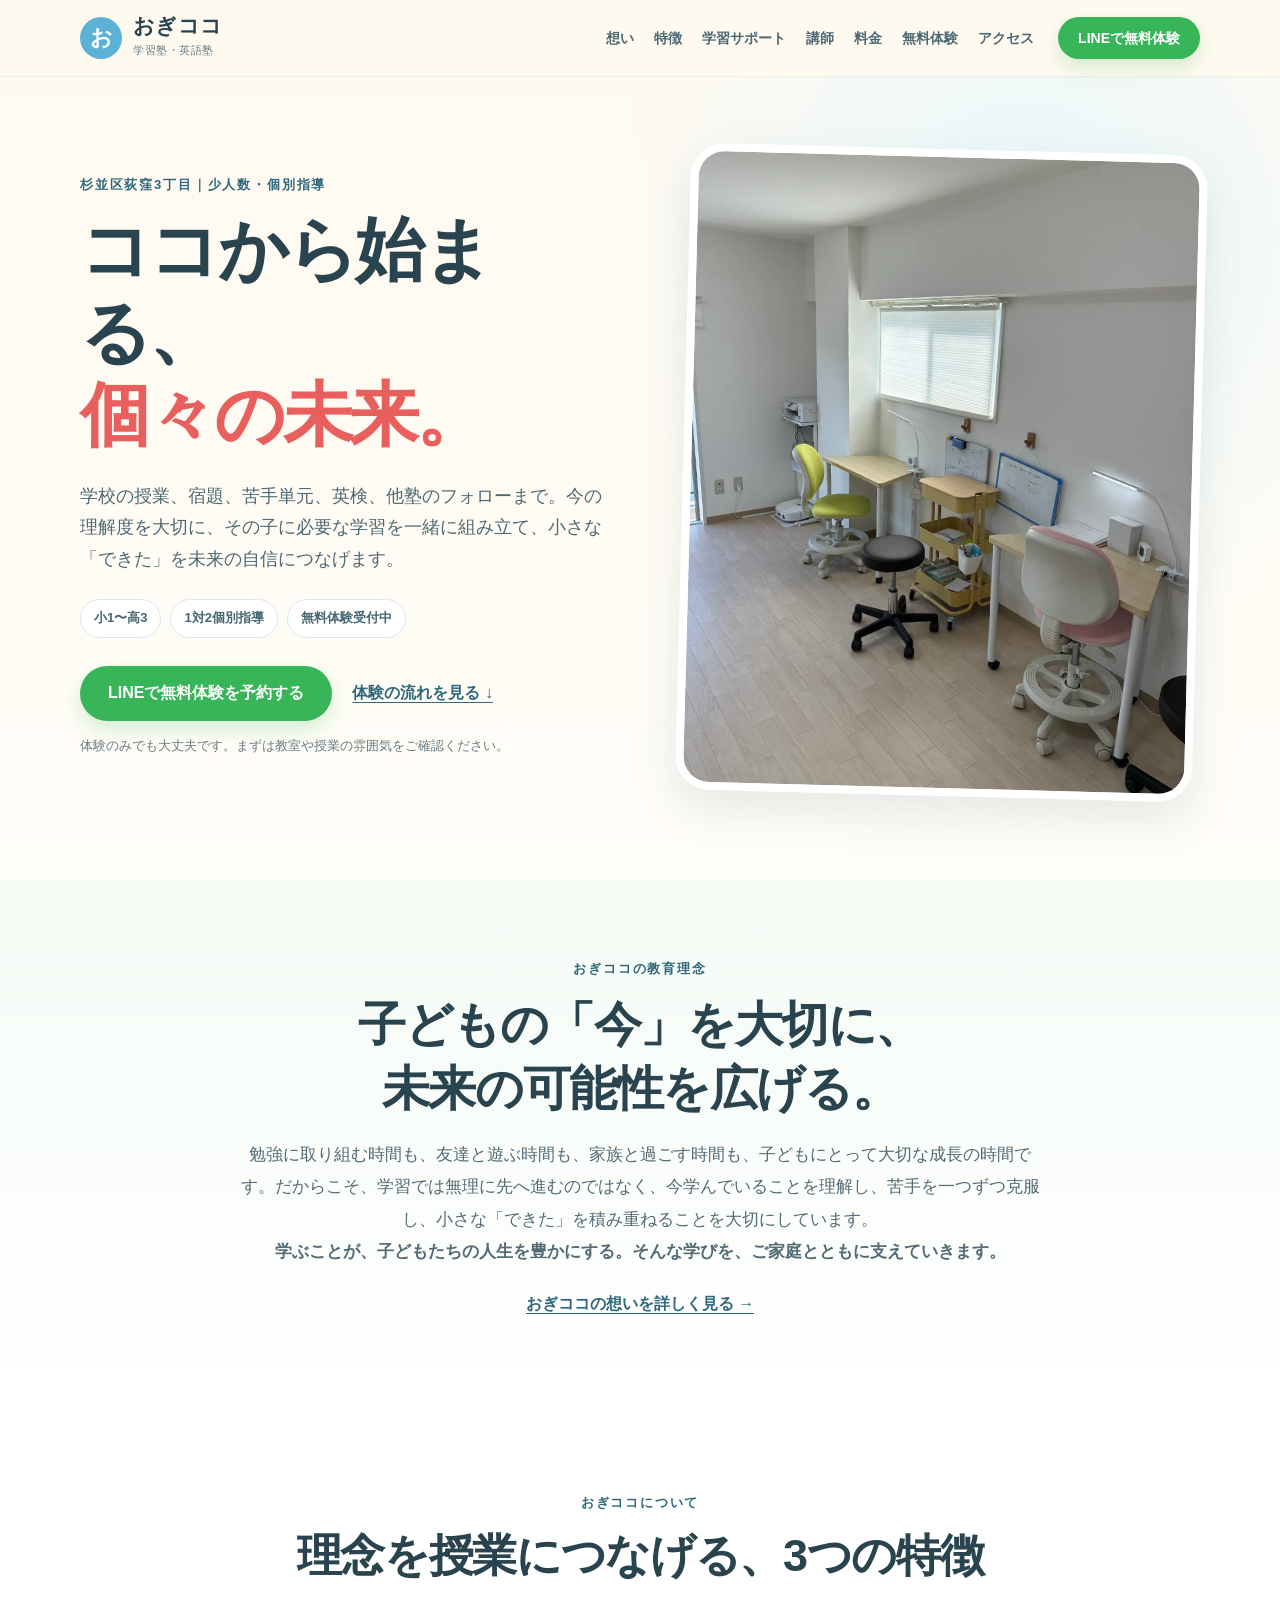
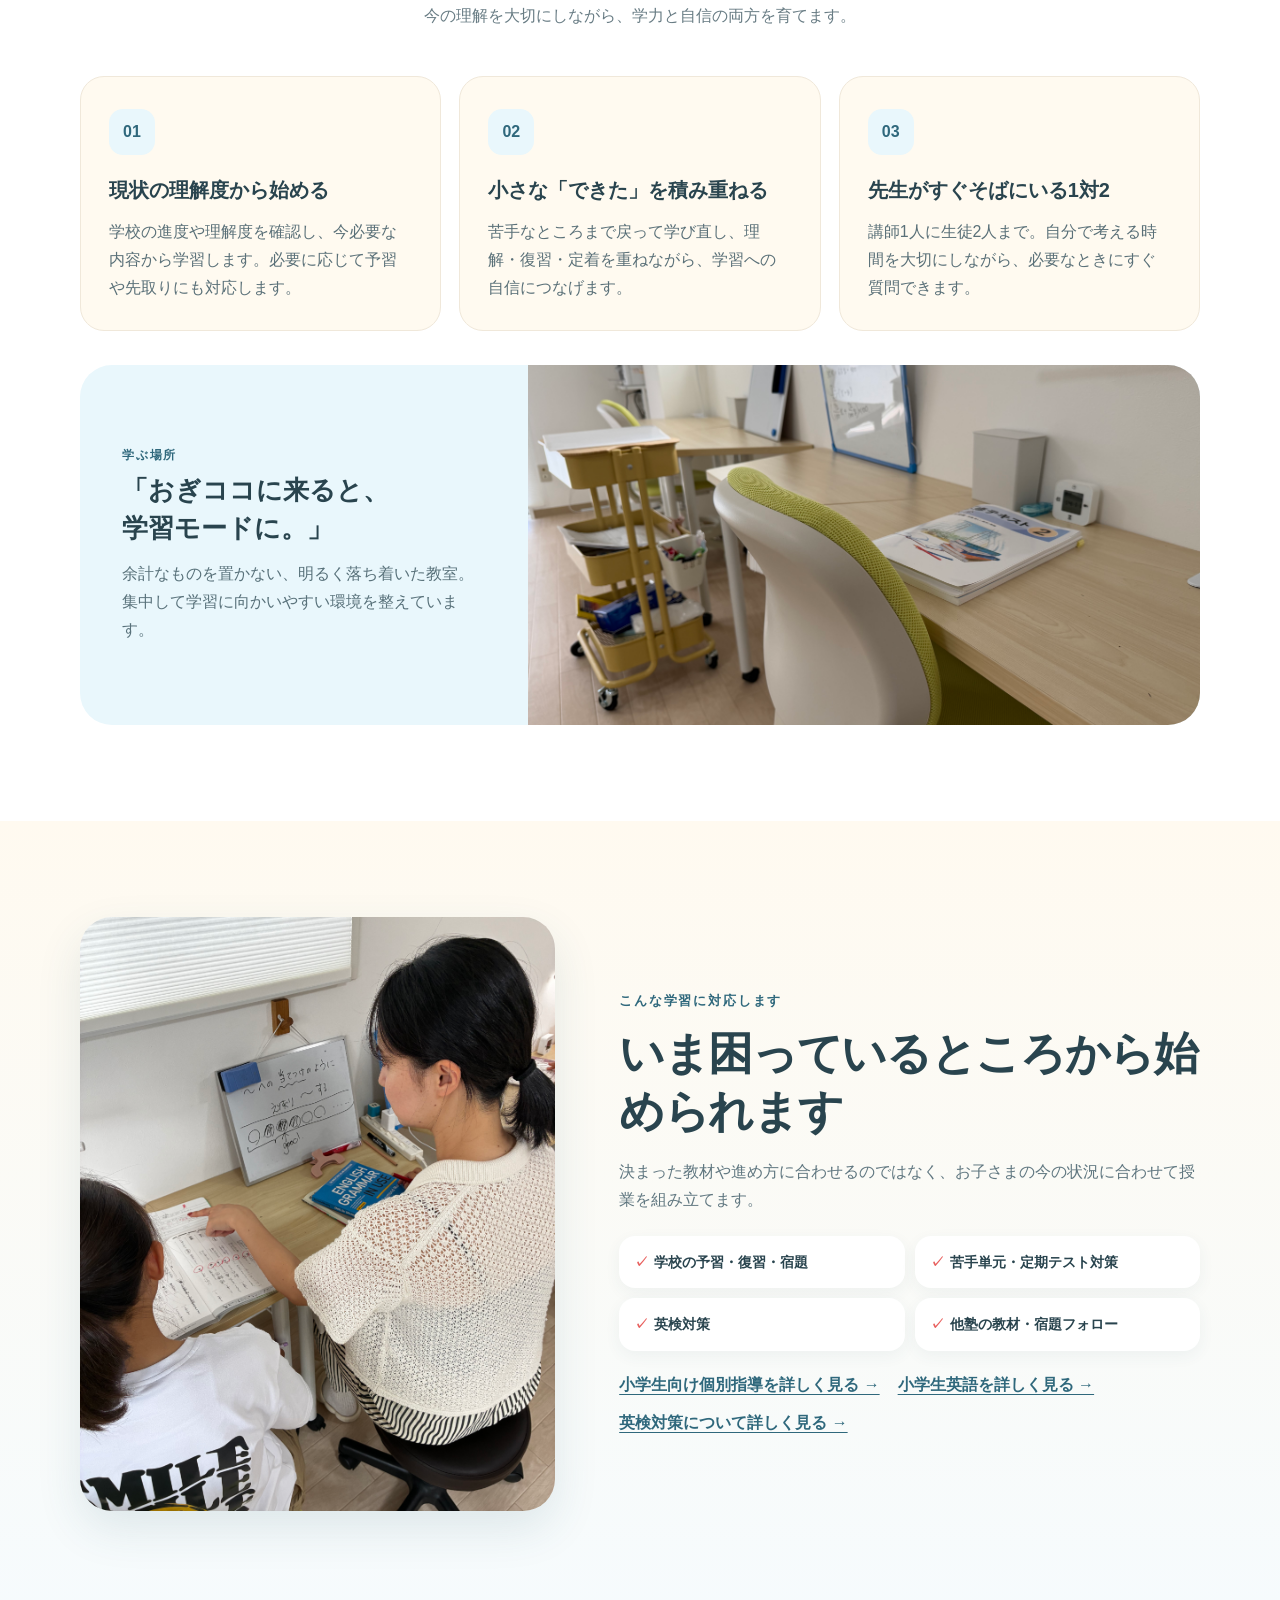
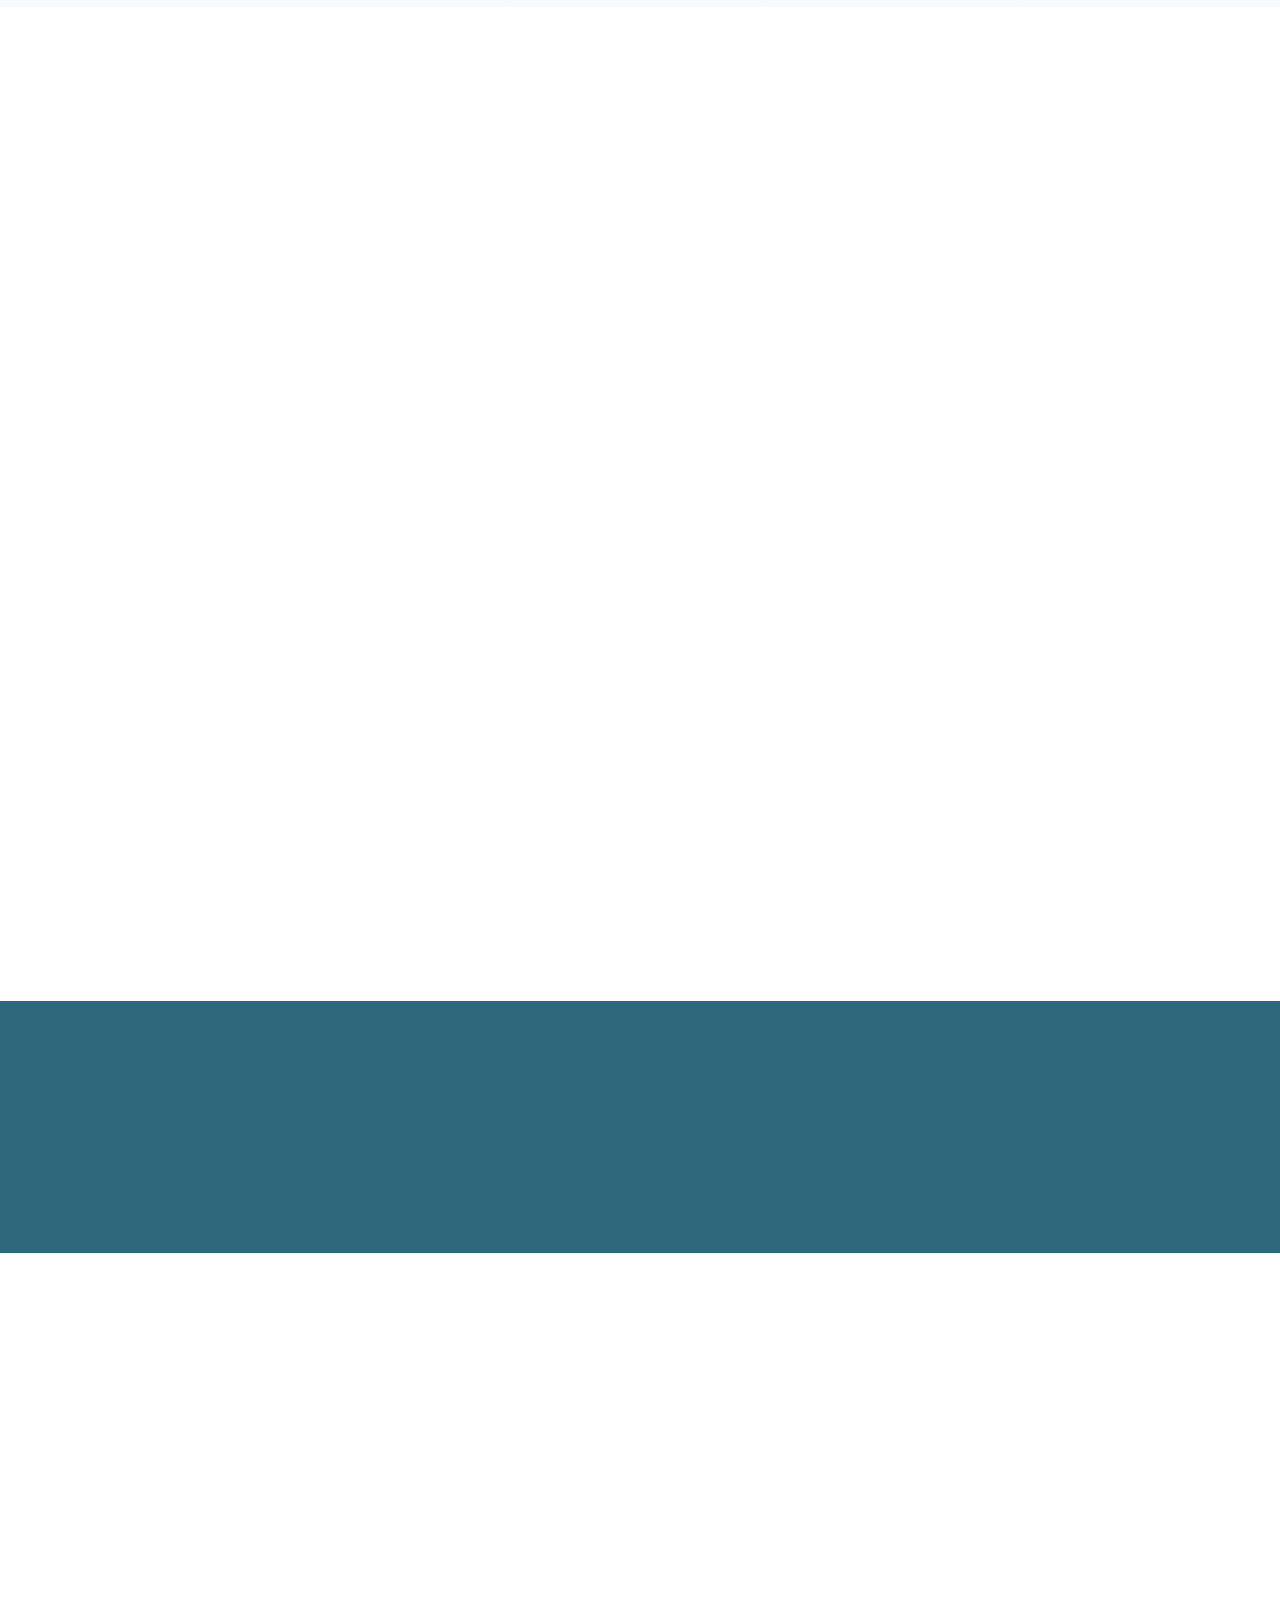
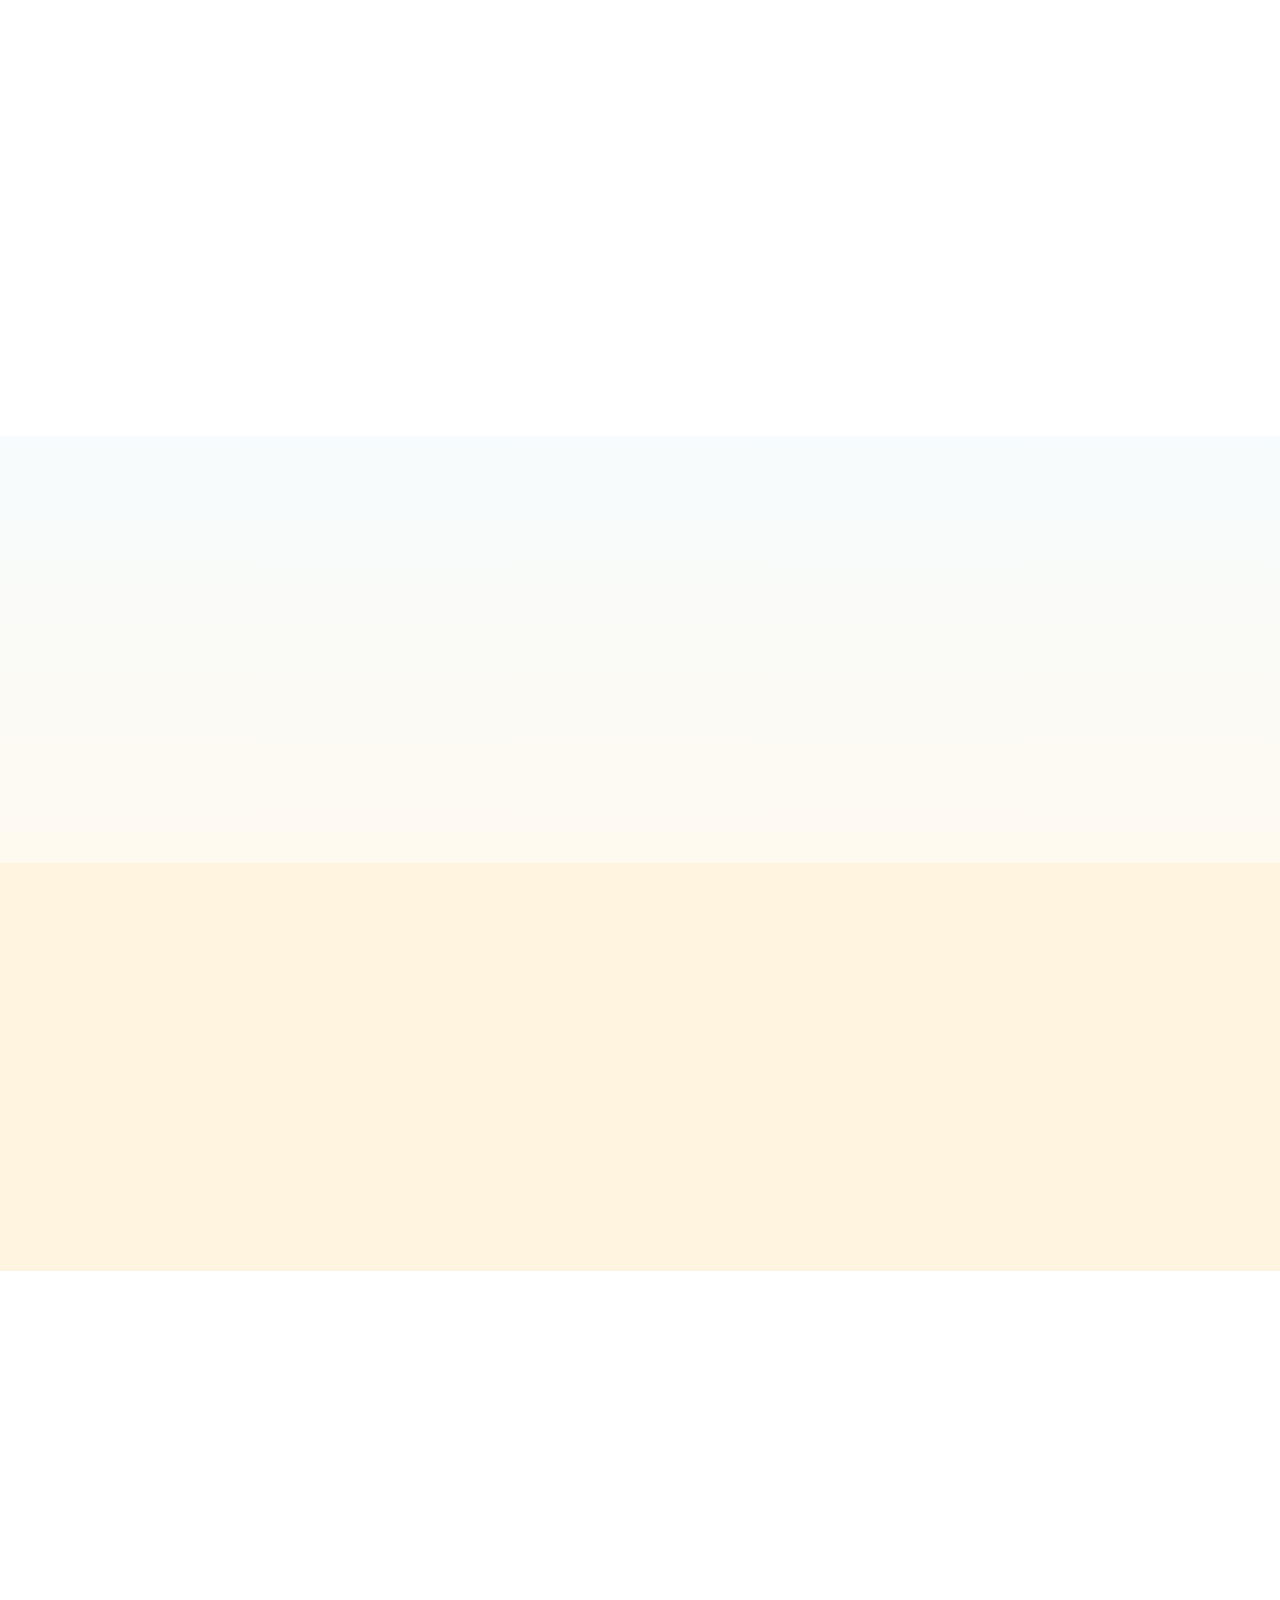
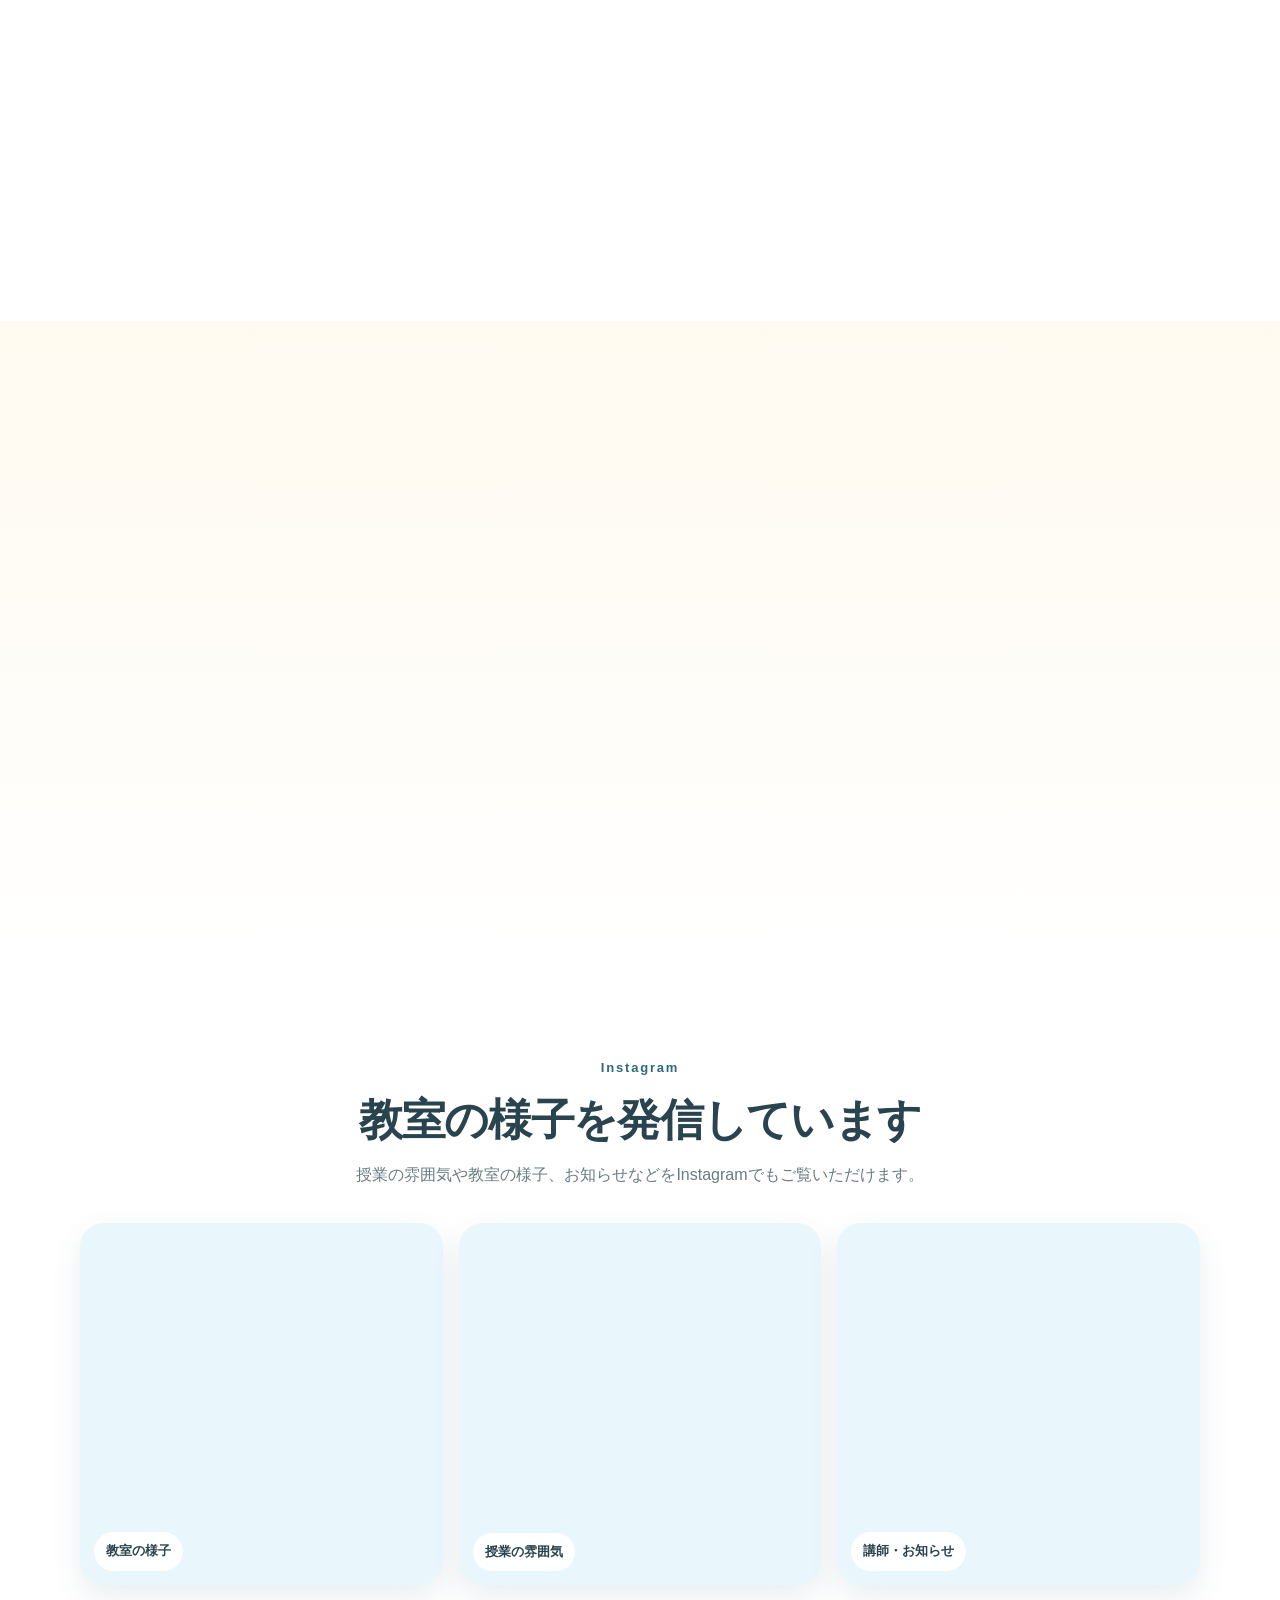
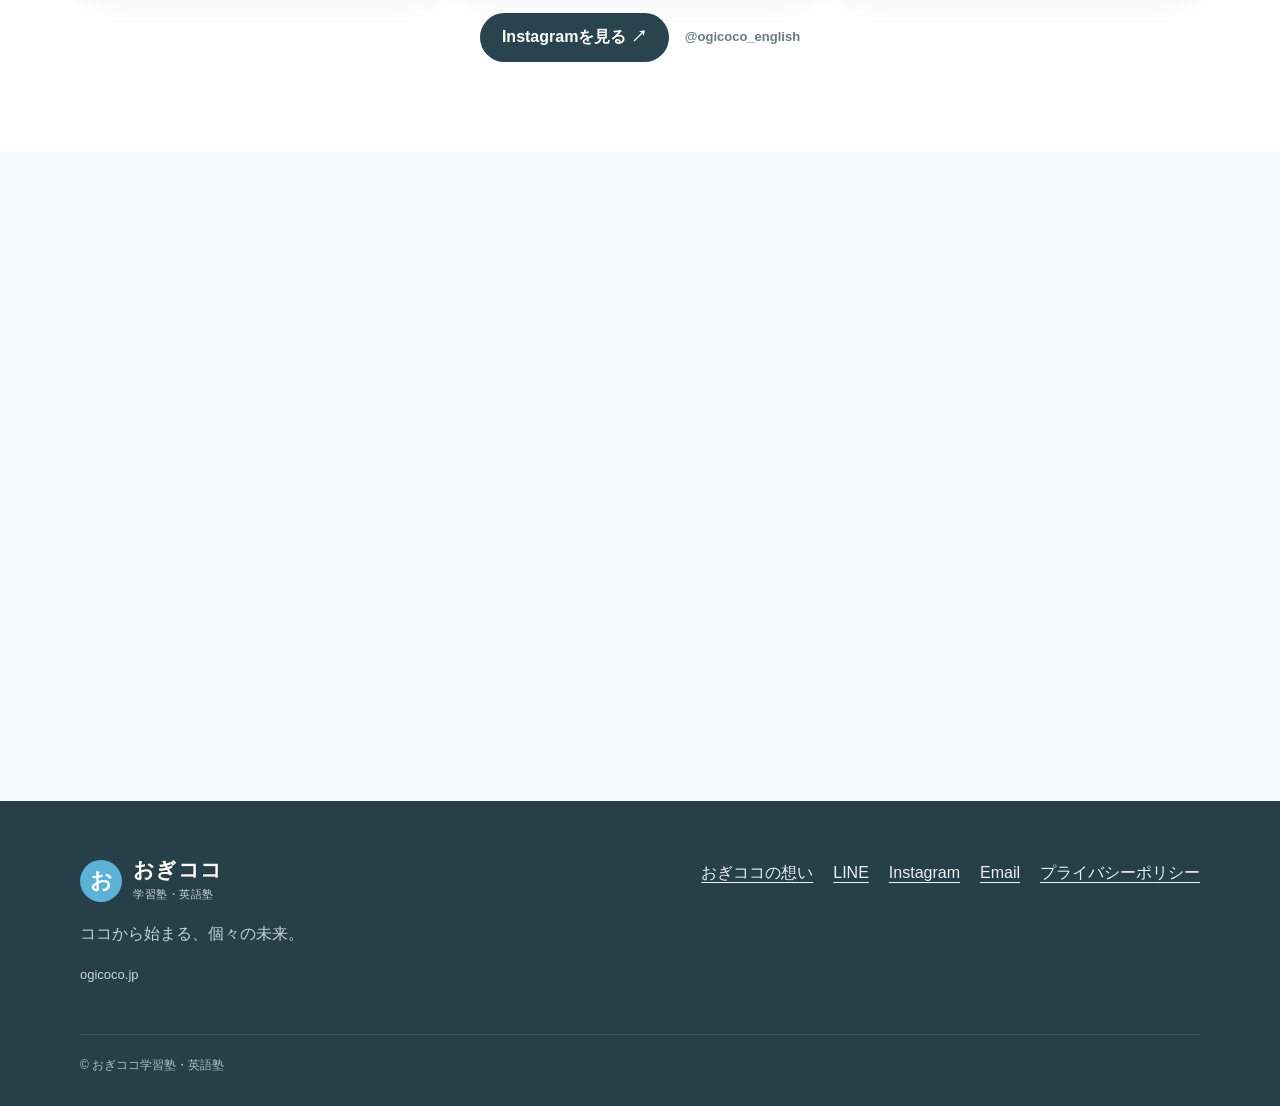
==== commit eb609df4: "Refresh shared assets and privacy link in index.html" ====
--- a/index.html
+++ b/index.html
@@ -18,8 +18,8 @@
   <meta name="twitter:card" content="summary_large_image" />
   <link rel="icon" href="favicon.png" />
   <link rel="apple-touch-icon" href="favicon.png" />
-  <link rel="stylesheet" href="styles.css?v=20261112-3" />
-  <script defer src="script.js?v=20261009-2"></script>
+  <link rel="stylesheet" href="/styles.css?v=20261123-1" />
+  <script defer src="/script.js?v=20261123-1"></script>
   <script type="application/ld+json">
   {
     "@context": "https://schema.org",
@@ -272,7 +272,7 @@
   <footer class="footer">
     <div class="container footer-grid">
       <div><a class="brand footer-brand" href="#top"><span class="brand-mark" aria-hidden="true">お</span><span><span class="brand-main">おぎココ</span><span class="brand-sub">学習塾・英語塾</span></span></a><p>ココから始まる、個々の未来。</p><p class="footer-domain">ogicoco.jp</p></div>
-      <div class="footer-links"><a href="/philosophy">おぎココの想い</a><a href="https://page.line.me/971ktbrj" target="_blank" rel="noopener noreferrer">LINE</a><a href="https://www.instagram.com/ogicoco_english" target="_blank" rel="noopener noreferrer">Instagram</a><a href="mailto:ogicoco.english@gmail.com">Email</a><a href="privacy.html">プライバシーポリシー</a></div>
+      <div class="footer-links"><a href="/philosophy">おぎココの想い</a><a href="https://page.line.me/971ktbrj" target="_blank" rel="noopener noreferrer">LINE</a><a href="https://www.instagram.com/ogicoco_english" target="_blank" rel="noopener noreferrer">Instagram</a><a href="mailto:ogicoco.english@gmail.com">Email</a><a href="/privacy">プライバシーポリシー</a></div>
     </div>
     <div class="container copyright">© おぎココ学習塾・英語塾</div>
   </footer>
--- a/styles.css
+++ b/styles.css
@@ -685,77 +685,40 @@
   }
 }
 
-
-/* updated representative teacher portrait */
+/* representative teacher portrait */
+.teacher-grid{
+  grid-template-columns:minmax(0,1.15fr) minmax(360px,.85fr);
+}
 .teacher-photo{
+  position:relative;
+  max-width:380px;
+  margin-left:auto;
+  margin-right:auto;
   padding:14px;
   border-radius:36px;
   background:linear-gradient(145deg,#f7f8ed,#eef5ea);
-}
-.teacher-photo>img{
-  aspect-ratio:4/5;
-  max-height:none;
-  object-fit:cover;
-  object-position:center center;
-  border-radius:26px;
-  box-shadow:0 14px 34px rgba(45,92,108,.10);
-}
-@media(max-width:600px){
-  .teacher-photo{
-    padding:10px;
-    border-radius:28px;
-  }
-  .teacher-photo>img{
-    max-height:none;
-    border-radius:22px;
-  }
-}
-
-
-/* teacher portrait: quality-first sizing */
-.teacher-grid{
-  grid-template-columns:minmax(0,1.2fr) minmax(320px,.8fr);
-}
-.teacher-photo{
-  max-width:340px;
-  margin-left:auto;
-  margin-right:auto;
-}
-.teacher-photo>img{
-  width:100%;
-  height:auto;
-  aspect-ratio:auto;
-  max-height:none;
-  object-fit:contain;
-  object-position:center;
-}
-@media(max-width:900px){
-  .teacher-grid{grid-template-columns:1fr}
-  .teacher-photo{max-width:340px}
-}
-@media(max-width:600px){
-  .teacher-photo{max-width:300px}
-}
-
-
-/* final high-DPI representative portrait */
-.teacher-grid{
-  grid-template-columns:minmax(0,1.15fr) minmax(360px,.85fr);
-}
-.teacher-photo{
-  max-width:380px;
 }
 .teacher-photo>img{
   width:100%;
   height:auto;
   aspect-ratio:4 / 5;
+  max-height:none;
   object-fit:cover;
   object-position:center;
+  border-radius:26px;
+  box-shadow:0 14px 34px rgba(45,92,108,.10);
 }
 @media(max-width:900px){
   .teacher-grid{grid-template-columns:1fr}
   .teacher-photo{max-width:380px}
 }
 @media(max-width:600px){
-  .teacher-photo{max-width:320px}
-}
+  .teacher-photo{
+    max-width:320px;
+    padding:10px;
+    border-radius:28px;
+  }
+  .teacher-photo>img{
+    border-radius:22px;
+  }
+}
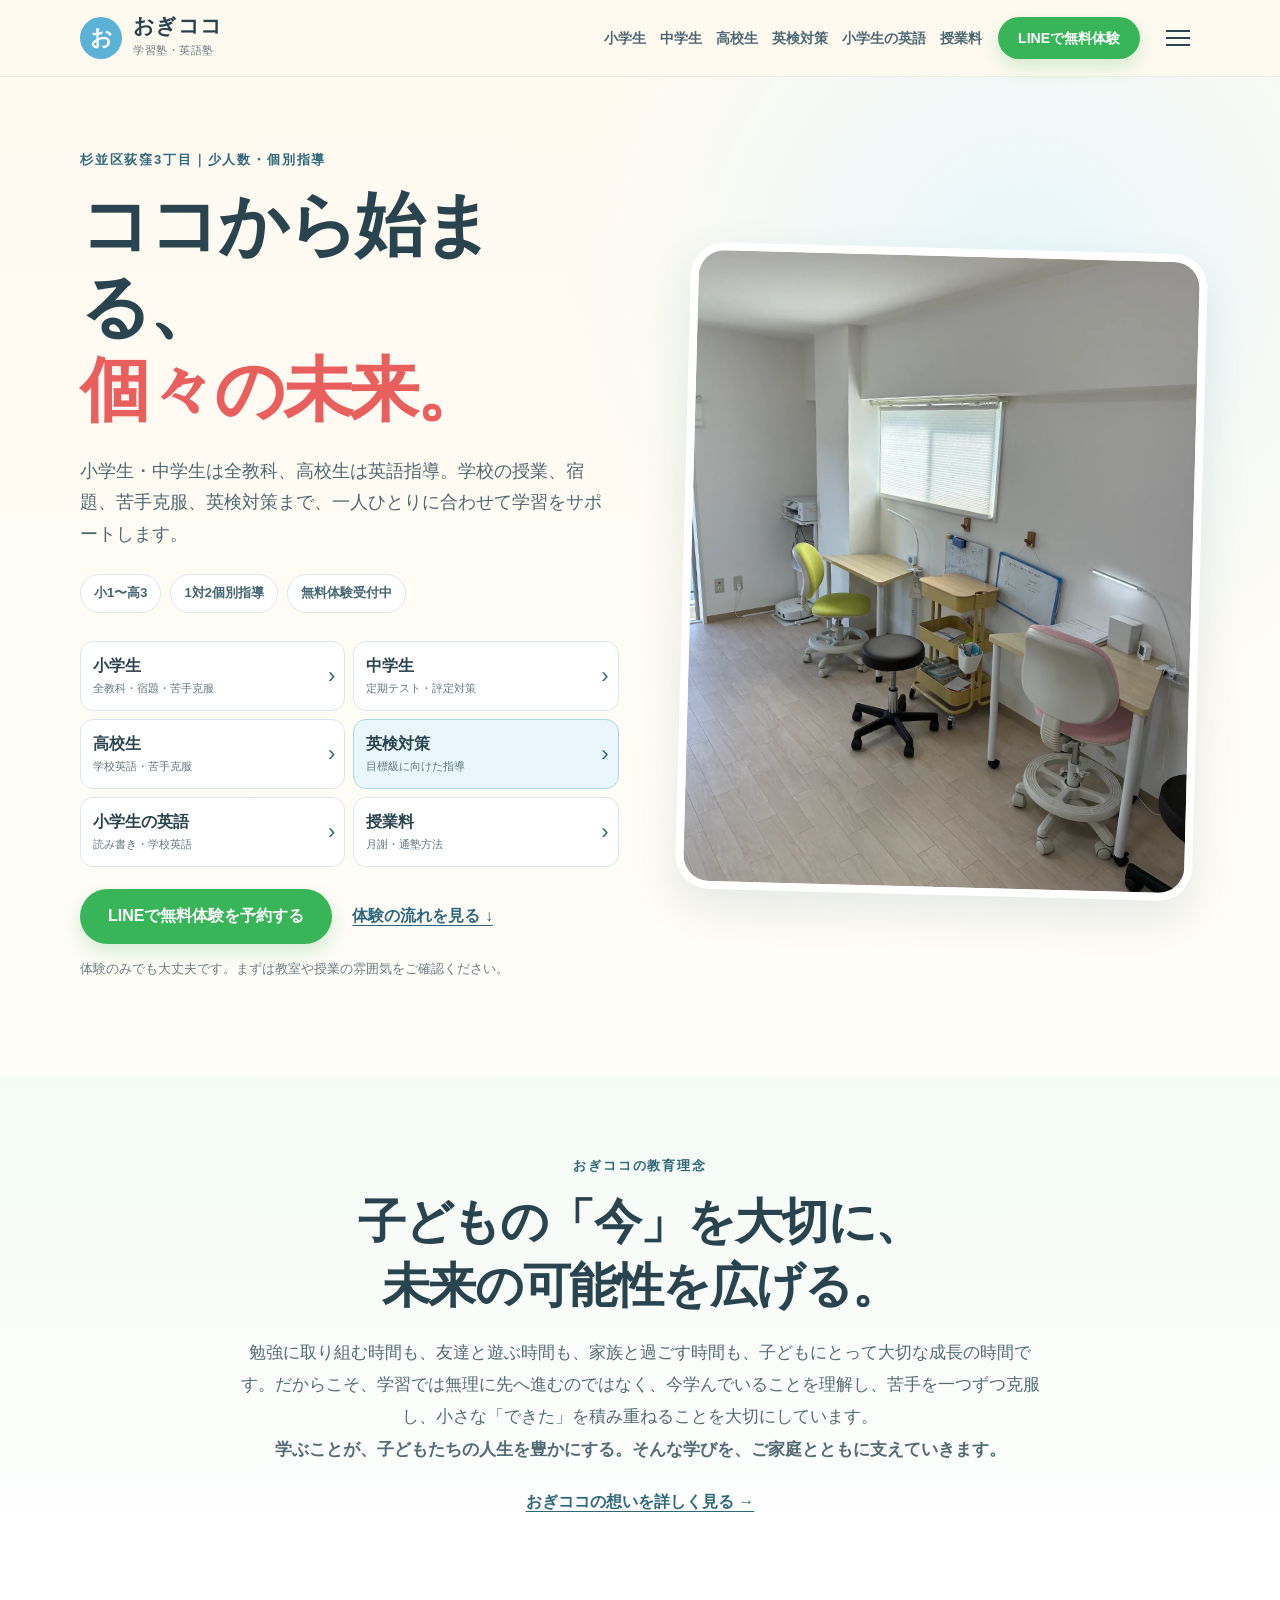
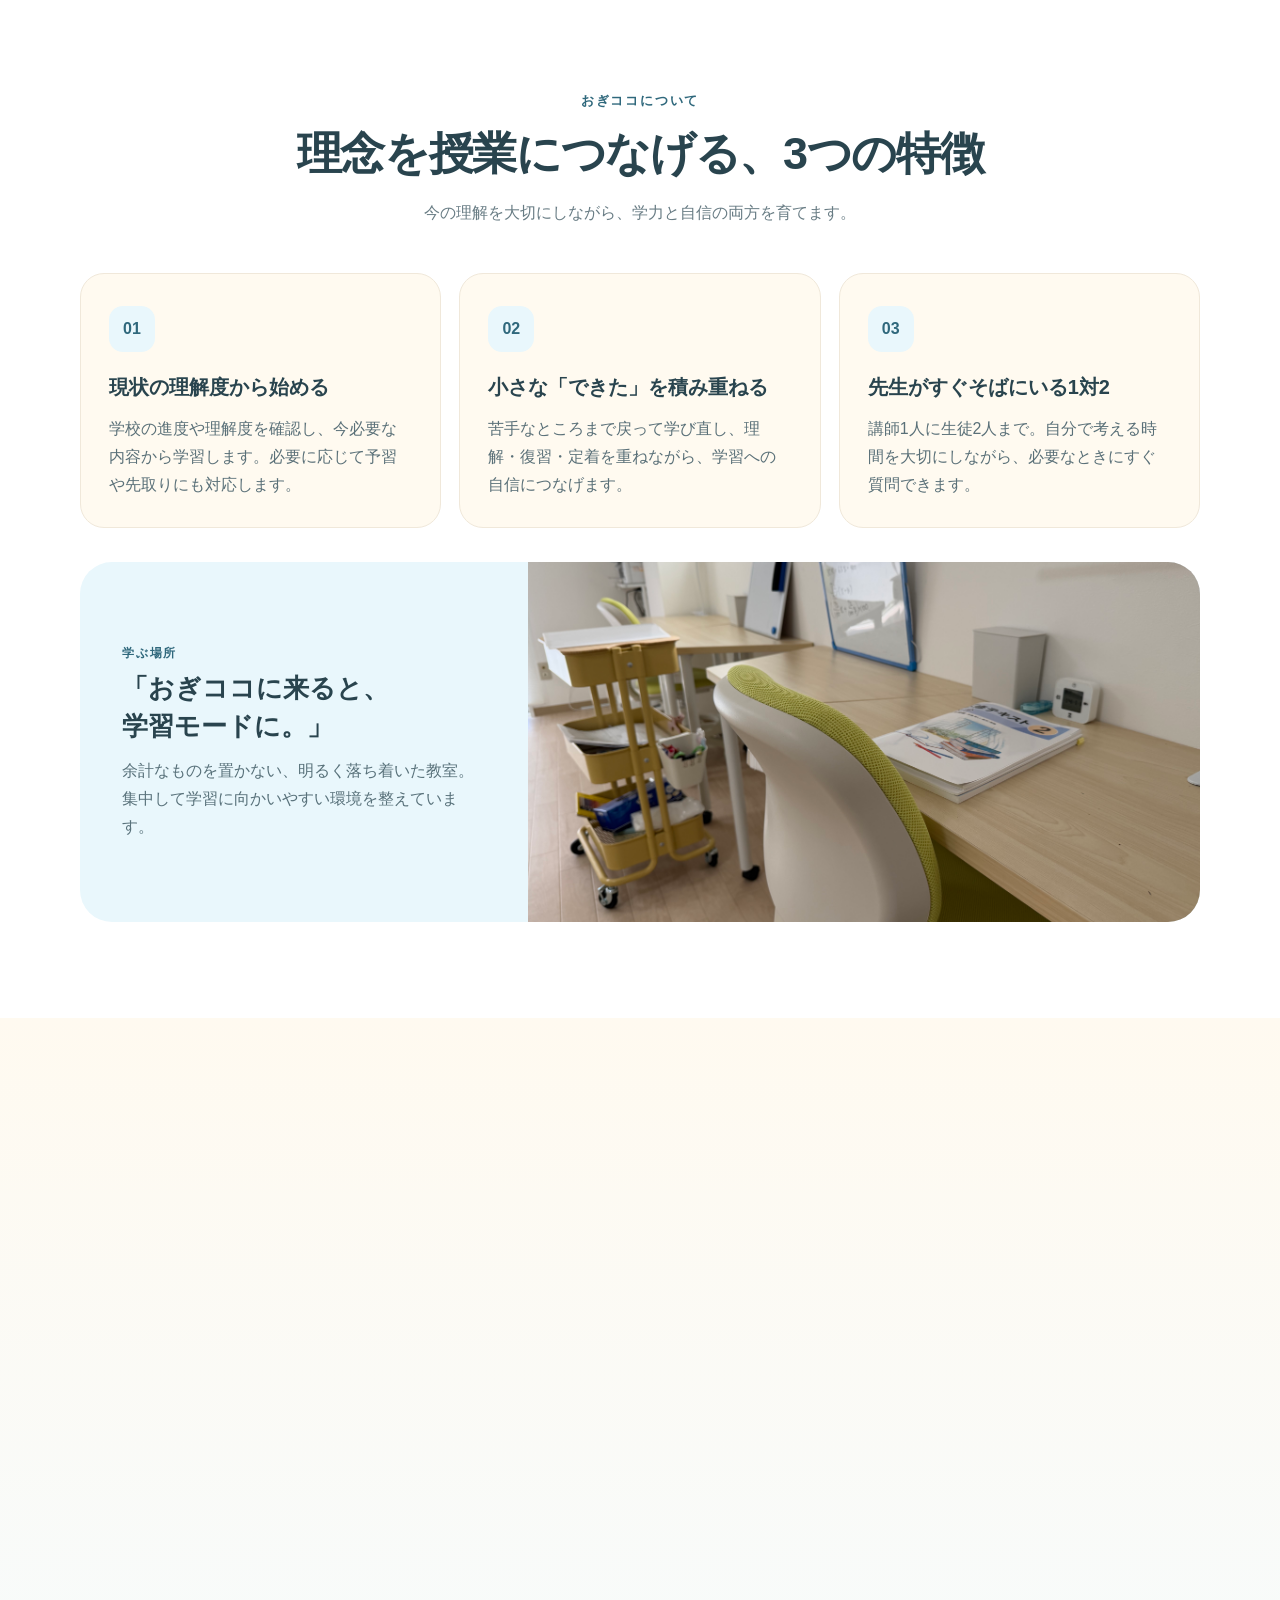
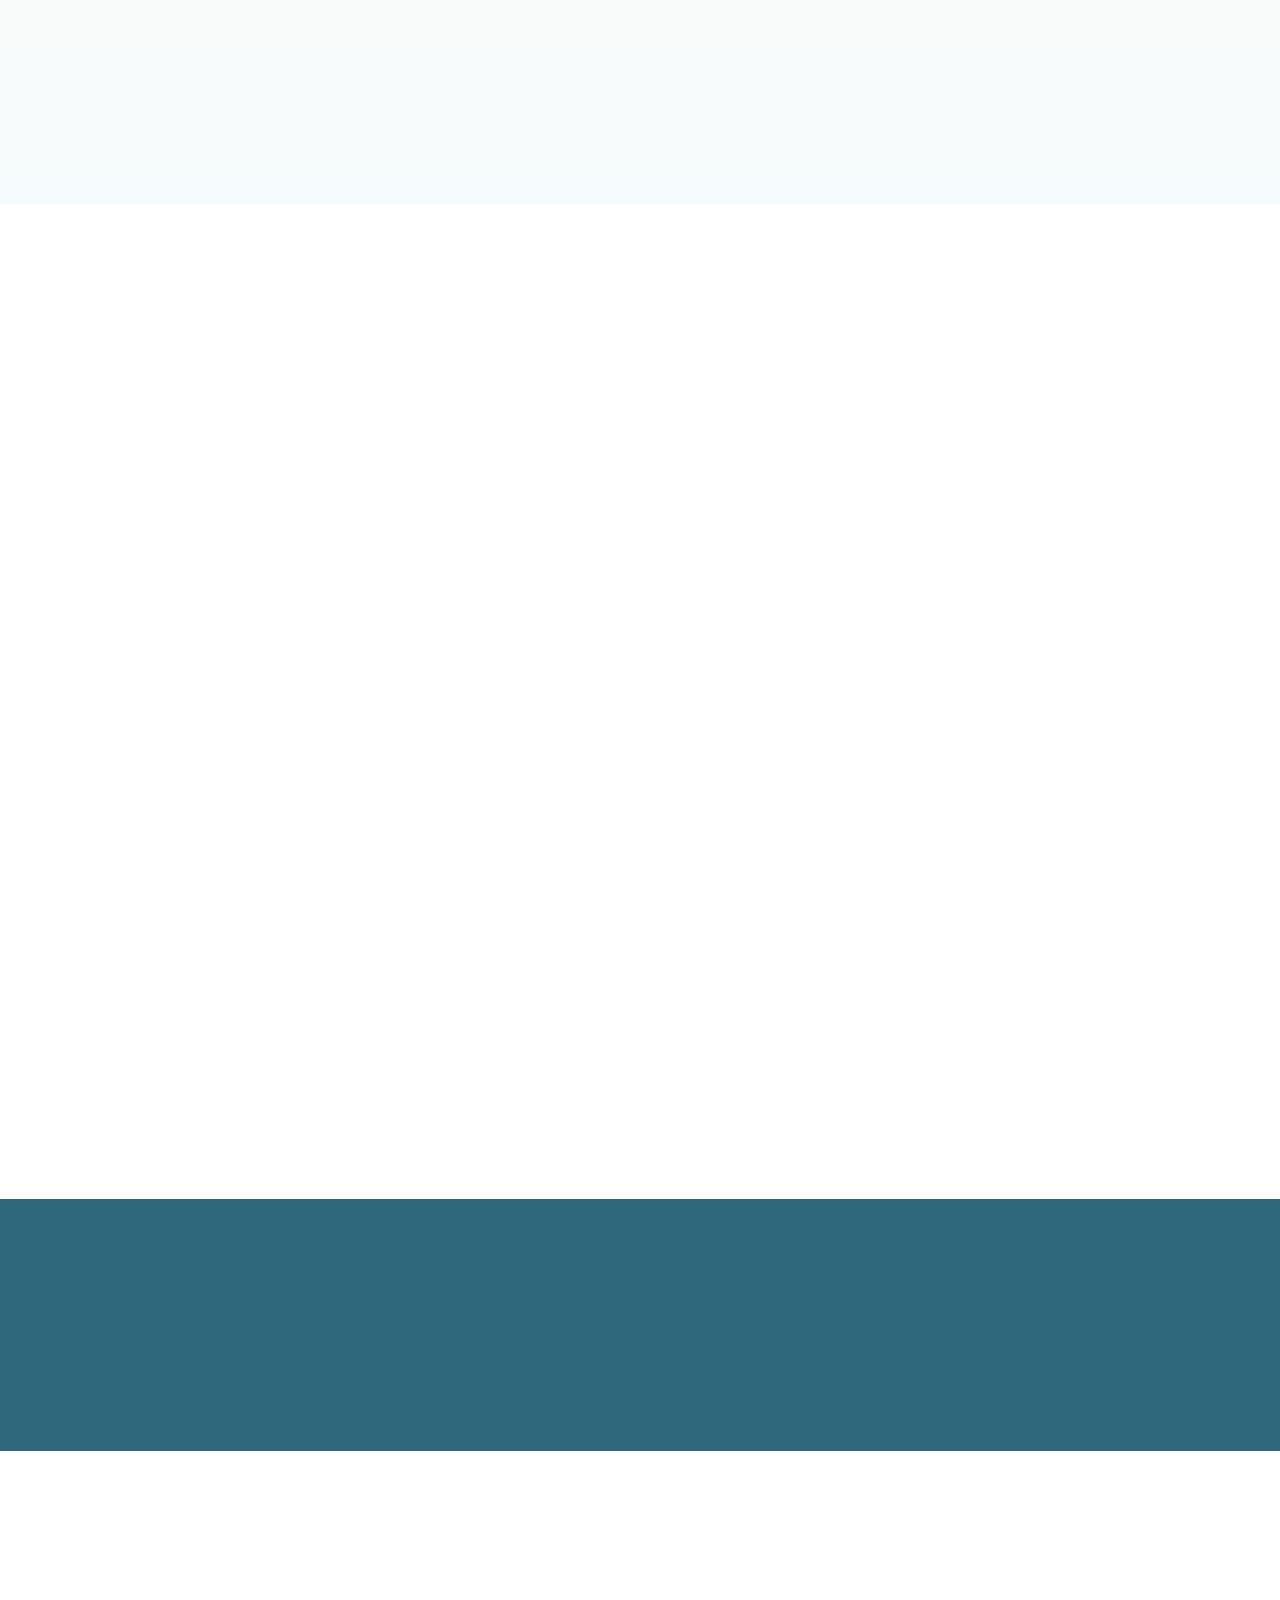
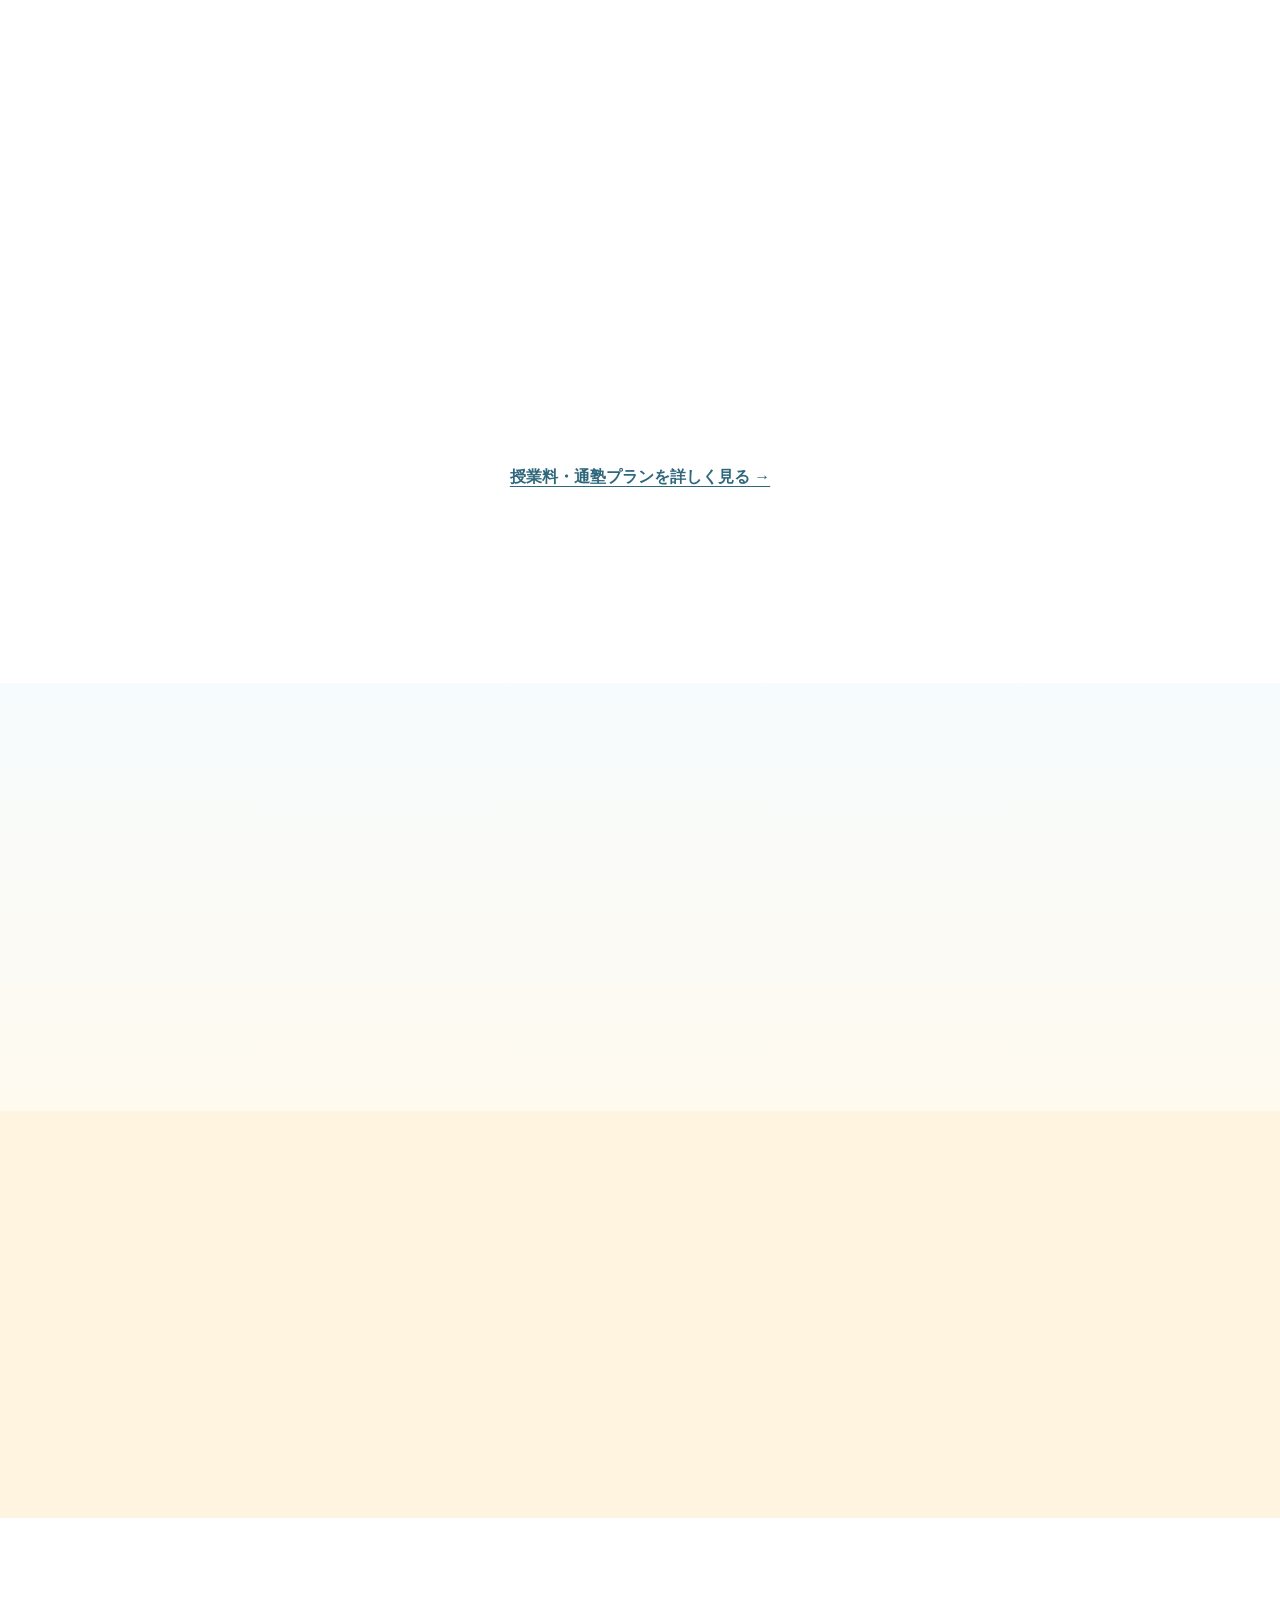
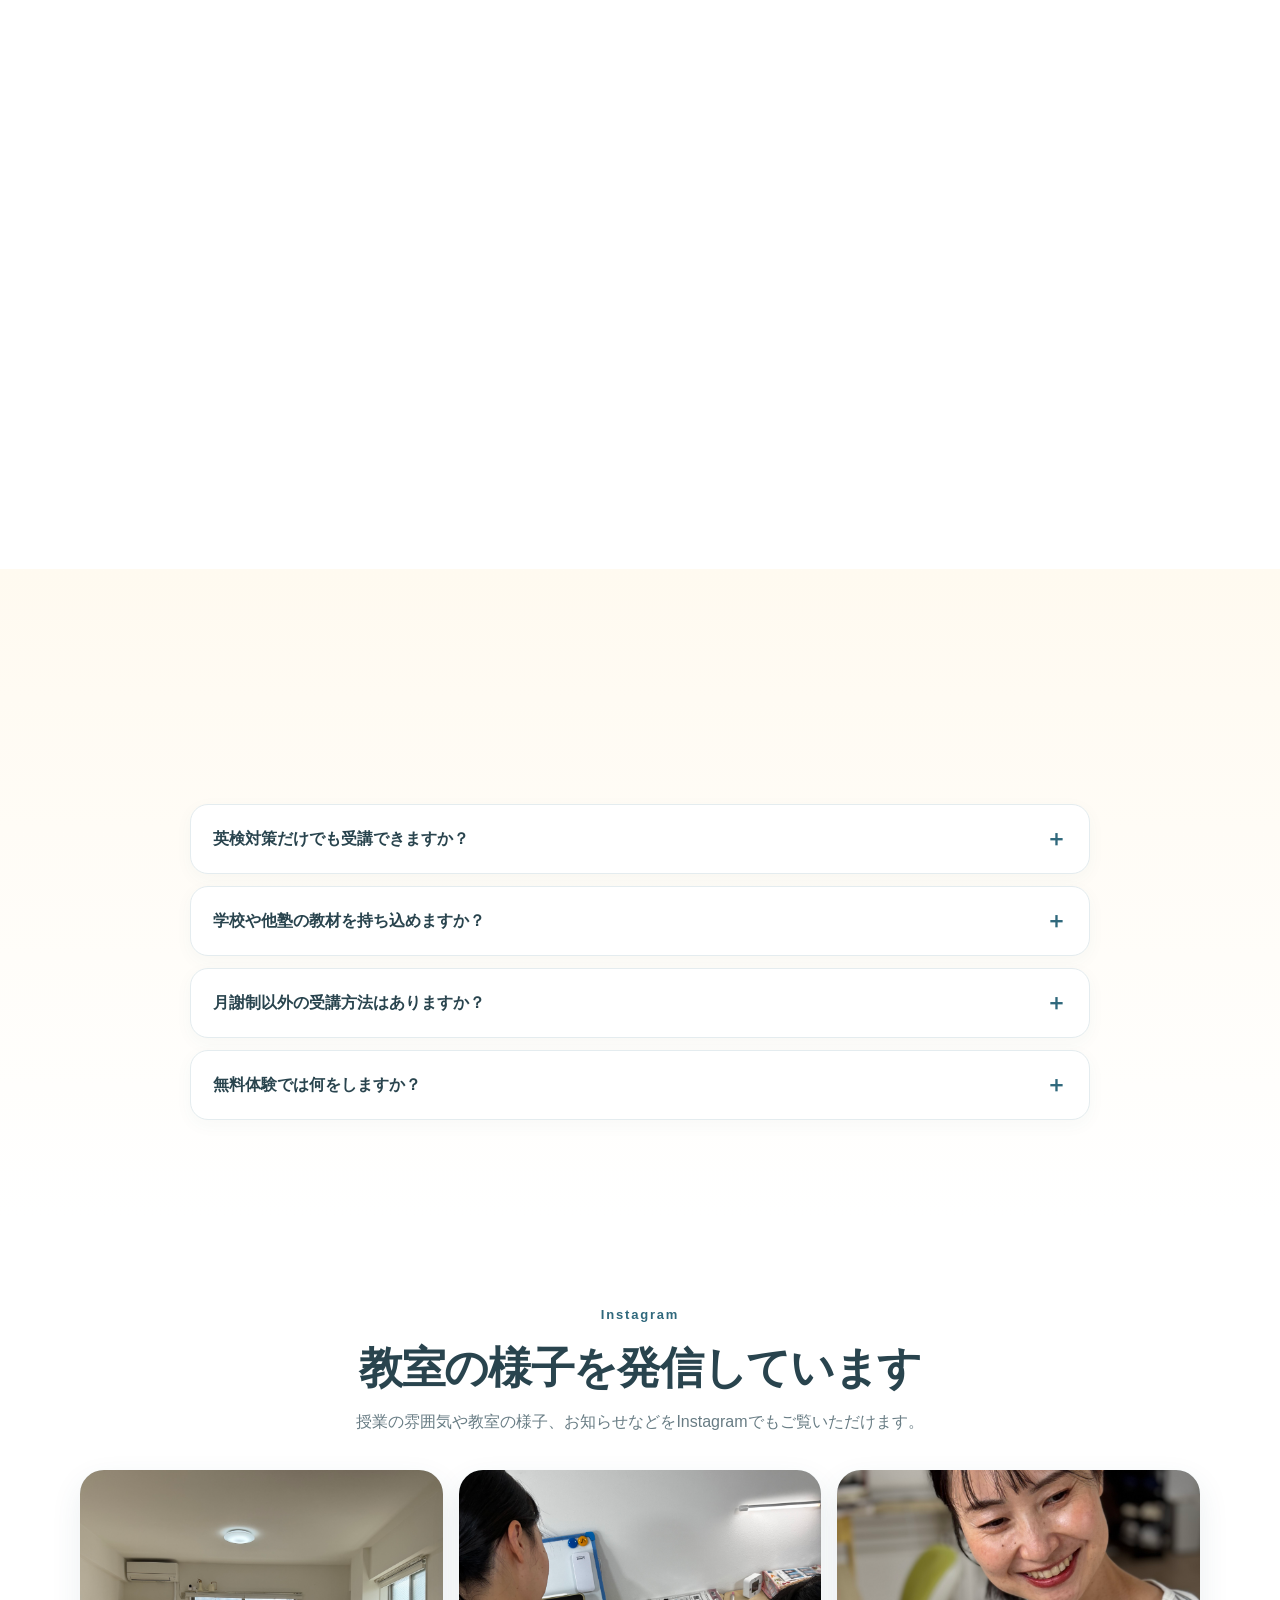
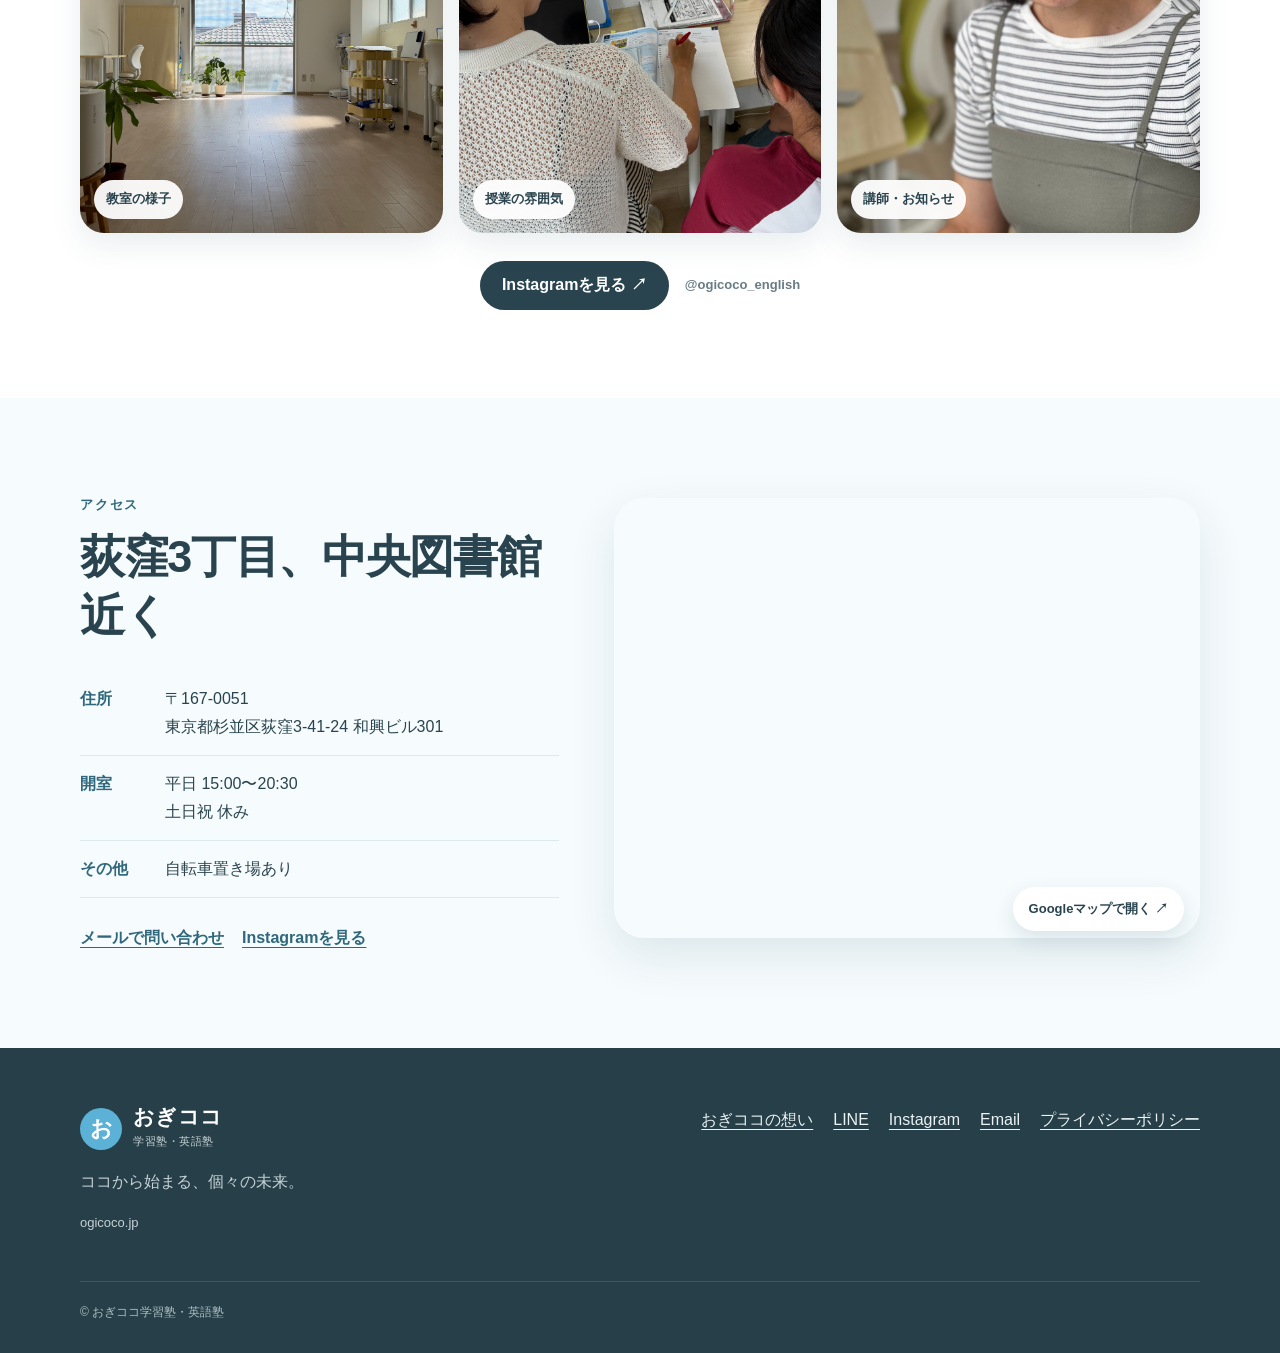
==== commit 5e66d16d: "Add grade and pricing pages with service-first navigation" ====
--- a/index.html
+++ b/index.html
@@ -18,8 +18,8 @@
   <meta name="twitter:card" content="summary_large_image" />
   <link rel="icon" href="favicon.png" />
   <link rel="apple-touch-icon" href="favicon.png" />
-  <link rel="stylesheet" href="/styles.css?v=20261123-1" />
-  <script defer src="/script.js?v=20261123-1"></script>
+  <link rel="stylesheet" href="/styles.css?v=20261126-1" />
+  <script defer src="/script.js?v=20261126-1"></script>
   <script type="application/ld+json">
   {
     "@context": "https://schema.org",
@@ -53,29 +53,7 @@
 </head>
 <body>
   <a class="skip" href="#main">本文へ移動</a>
-  <header class="site-header" id="top">
-    <div class="container header-inner">
-      <a class="brand" href="#top" aria-label="おぎココ学習塾・英語塾 トップ">
-        <span class="brand-mark" aria-hidden="true">お</span>
-        <span><span class="brand-main">おぎココ</span><span class="brand-sub">学習塾・英語塾</span></span>
-      </a>
-      <nav class="desktop-nav" aria-label="メインナビゲーション">
-        <a href="#philosophy">想い</a>
-        <a href="#features">特徴</a>
-        <a href="#support">学習サポート</a>
-        <a href="#teacher">講師</a>
-        <a href="#price">料金</a>
-        <a href="#trial">無料体験</a>
-        <a href="#access">アクセス</a>
-      </nav>
-      <a class="btn btn-line header-cta" href="https://page.line.me/971ktbrj" target="_blank" rel="noopener noreferrer">LINEで無料体験</a>
-      <button class="menu-button" type="button" aria-label="メニューを開く" aria-expanded="false"><span></span><span></span><span></span></button>
-    </div>
-    <div class="mobile-menu" hidden>
-      <a href="#philosophy">想い</a><a href="#features">特徴</a><a href="#support">学習サポート</a><a href="#teacher">講師</a><a href="#price">料金</a><a href="#trial">無料体験</a><a href="#access">アクセス</a>
-      <a class="btn btn-line" href="https://page.line.me/971ktbrj" target="_blank" rel="noopener noreferrer">LINEで無料体験を予約する</a>
-    </div>
-  </header>
+  <header class="site-header" id="top"><div class="container header-inner"><a class="brand" href="/" aria-label="おぎココ学習塾・英語塾 トップ"><span class="brand-mark" aria-hidden="true">お</span><span><span class="brand-main">おぎココ</span><span class="brand-sub">学習塾・英語塾</span></span></a><nav class="desktop-nav" aria-label="メインナビゲーション"><a href="/elementary">小学生</a><a href="/junior-high">中学生</a><a href="/high-school">高校生</a><a href="/eiken">英検対策</a><a href="/elementary/english">小学生の英語</a><a href="/price">授業料</a></nav><a class="btn btn-line header-cta" href="https://page.line.me/971ktbrj" target="_blank" rel="noopener noreferrer">LINEで無料体験</a><button class="menu-button" type="button" aria-label="メニューを開く" aria-controls="site-menu" aria-expanded="false"><span></span><span></span><span></span></button></div><nav id="site-menu" class="mobile-menu service-menu" aria-label="サイトメニュー" hidden><a href="/elementary">小学生の個別指導</a><a href="/junior-high">中学生の個別指導</a><a href="/high-school">高校生の英語指導</a><a href="/eiken">英検対策</a><a href="/elementary/english">小学生の英語</a><a href="/price">授業料・通塾プラン</a><details class="nav-group"><summary>おぎココを知る</summary><div class="nav-sub"><a href="/philosophy">指導方針・教育理念</a><a href="/#features">個別指導の特徴</a><a href="/#teacher">代表講師紹介</a><a href="/#support">学習サポート・教室の様子</a><a href="/tablet">タブレット学習</a></div></details><details class="nav-group"><summary>入塾について</summary><div class="nav-sub"><a href="/#trial">無料体験の流れ</a><a href="/#schedule">授業時間</a><a href="/#faq">よくあるご質問</a></div></details><a href="/#access">アクセス</a></nav></header>
 
   <main id="main">
     <section class="hero">
@@ -83,10 +61,11 @@
         <div class="hero-copy reveal">
           <p class="eyebrow">杉並区荻窪3丁目｜少人数・個別指導</p>
           <h1>ココから始まる、<br><em>個々の未来。</em></h1>
-          <p class="hero-lead">学校の授業、宿題、苦手単元、英検、他塾のフォローまで。今の理解度を大切に、その子に必要な学習を一緒に組み立て、小さな「できた」を未来の自信につなげます。</p>
+          <p class="hero-lead">小学生・中学生は全教科、高校生は英語指導。学校の授業、宿題、苦手克服、英検対策まで、一人ひとりに合わせて学習をサポートします。</p>
           <div class="hero-badges" aria-label="教室の特徴">
             <span>小1〜高3</span><span>1対2個別指導</span><span>無料体験受付中</span>
           </div>
+          <nav class="hero-service-links" aria-label="学年・目的から選ぶ"><a href="/elementary"><strong>小学生</strong><small>全教科・宿題・苦手克服</small><span aria-hidden="true">›</span></a><a href="/junior-high"><strong>中学生</strong><small>定期テスト・評定対策</small><span aria-hidden="true">›</span></a><a href="/high-school"><strong>高校生</strong><small>学校英語・苦手克服</small><span aria-hidden="true">›</span></a><a href="/eiken"><strong>英検対策</strong><small>目標級に向けた指導</small><span aria-hidden="true">›</span></a><a href="/elementary/english"><strong>小学生の英語</strong><small>読み書き・学校英語</small><span aria-hidden="true">›</span></a><a href="/price"><strong>授業料</strong><small>月謝・通塾方法</small><span aria-hidden="true">›</span></a></nav>
           <div class="hero-actions">
             <a class="btn btn-line btn-large" href="https://page.line.me/971ktbrj" target="_blank" rel="noopener noreferrer">LINEで無料体験を予約する</a>
             <a class="text-link" href="#trial">体験の流れを見る <span aria-hidden="true">↓</span></a>
@@ -153,7 +132,7 @@
             <p><span>✓</span>英検対策</p>
             <p><span>✓</span>他塾の教材・宿題フォロー</p>
           </div>
-          <div class="support-detail-links"><a class="text-link support-detail-link" href="/elementary">小学生向け個別指導を詳しく見る →</a><a class="text-link support-detail-link" href="/elementary/english">小学生英語を詳しく見る →</a><a class="text-link support-detail-link" href="/eiken">英検対策について詳しく見る →</a></div>
+          <div class="support-detail-links"><a class="text-link support-detail-link" href="/junior-high">中学生の個別指導を詳しく見る →</a><a class="text-link support-detail-link" href="/high-school">高校生の英語指導を詳しく見る →</a><a class="text-link support-detail-link" href="/elementary">小学生向け個別指導を詳しく見る →</a><a class="text-link support-detail-link" href="/elementary/english">小学生英語を詳しく見る →</a><a class="text-link support-detail-link" href="/eiken">英検対策について詳しく見る →</a></div>
         </div>
       </div>
     </section>
@@ -194,6 +173,7 @@
           <article class="price-card"><h3>中学生</h3><div class="price-row"><span>月4回</span><strong>11,600円</strong></div><div class="price-row"><span>月8回</span><strong>23,200円</strong></div><div class="price-row"><span>月12回</span><strong>34,800円</strong></div></article>
           <article class="price-card"><h3>高校生</h3><div class="price-row"><span>月4回</span><strong>12,320円</strong></div><div class="price-row"><span>月8回</span><strong>24,640円</strong></div><div class="price-row"><span>月12回</span><strong>36,960円</strong></div></article>
         </div>
+        <p class="price-detail-link"><a class="text-link" href="/price">授業料・通塾プランを詳しく見る →</a></p>
         <details class="subplan reveal"><summary>回数券・スポット受講について</summary><div><p>定期通塾（月謝制）を基本に、回数券・スポット受講にも対応しています。テスト前や英検対策など、目的に合わせた受講もご相談ください。</p></div></details>
       </div>
     </section>
--- a/styles.css
+++ b/styles.css
@@ -722,3 +722,87 @@
     border-radius:22px;
   }
 }
+
+
+/* Service-first navigation and detail pages */
+.header-inner{gap:16px}
+.desktop-nav{gap:14px}
+.desktop-nav a,.header-cta{white-space:nowrap}
+.menu-button{display:flex;flex-shrink:0;flex-direction:column;gap:5px;border:0;background:transparent;padding:10px;cursor:pointer}
+.menu-button span{display:block;width:24px;height:2px;background:var(--ink);transition:transform .2s,opacity .2s}
+.menu-button[aria-expanded="true"] span:nth-child(1){transform:translateY(7px) rotate(45deg)}
+.menu-button[aria-expanded="true"] span:nth-child(2){opacity:0}
+.menu-button[aria-expanded="true"] span:nth-child(3){transform:translateY(-7px) rotate(-45deg)}
+.service-menu{display:none;position:absolute;top:100%;right:max(14px,calc((100% - 1120px)/2));left:auto;width:min(460px,calc(100% - 28px));padding:8px 22px;background:#fff;box-shadow:0 18px 38px rgba(45,92,108,.17);border-radius:0 0 18px 18px;max-height:calc(100vh - 90px);max-height:calc(100dvh - 90px);overflow-y:auto;overscroll-behavior:contain}
+.service-menu.is-open:not([hidden]){display:block}
+.service-menu>a:not(.btn),.nav-group summary{display:flex;align-items:center;justify-content:space-between;gap:14px;padding:14px 3px;font-size:16px;font-weight:800;text-decoration:none;border-bottom:1px solid #e4ecef;min-height:48px}
+.service-menu>a:after{content:"→";color:var(--blue-dark)}
+.nav-group summary{list-style:none;cursor:pointer}
+.nav-group summary::-webkit-details-marker{display:none}
+.nav-group summary:after{content:"+";color:var(--blue-dark);font-size:21px;line-height:1}
+.nav-group[open] summary:after{content:"−"}
+.nav-sub{display:grid;background:#f6fafb;padding:3px 12px 7px}
+.nav-sub a{padding:10px 4px;color:var(--blue-dark);font-weight:700;text-decoration:none;font-size:14px}
+.service-menu>a:last-child{border-bottom:0}
+.hero-service-links{display:grid;grid-template-columns:repeat(2,minmax(0,1fr));gap:8px;margin:0 0 22px}
+.hero-service-links a{position:relative;display:flex;flex-direction:column;min-height:70px;justify-content:center;padding:10px 24px 10px 12px;border:1px solid #d7e8ed;border-radius:13px;background:#fff;text-decoration:none;transition:.2s}
+.hero-service-links a:hover{border-color:var(--blue);background:#f6fbfd}
+.hero-service-links strong{font-size:16px;line-height:1.4;color:var(--ink)}
+.hero-service-links small{font-size:11px;color:#607780;line-height:1.5;margin-top:3px}
+.hero-service-links span{position:absolute;right:9px;top:50%;transform:translateY(-50%);color:var(--blue-dark);font-size:22px}
+.hero-service-links a:nth-child(4){background:#e9f7fc;border-color:#a9d5e5}
+.price-detail-link{text-align:center;margin:22px 0}
+.service-wrap{max-width:900px}
+.service-hero{padding:56px 0;background:linear-gradient(180deg,#fffaf0,#f2f9fc)}
+.service-hero h1{font-size:clamp(34px,5vw,54px);line-height:1.25;letter-spacing:-.035em;margin:0 0 16px}
+.service-lead{font-size:17px;color:#4e6973;max-width:740px;margin:0 0 20px}
+.service-hero .subpage-back{display:inline-block;margin:0 0 18px;color:var(--blue-dark);font-size:14px;font-weight:700}
+.service-actions{display:flex;flex-wrap:wrap;align-items:center;gap:16px;margin-top:20px}
+.service-section{padding:52px 0;background:#fff}
+.service-section-tint{background:#f6fafb}
+.service-section h2{font-size:clamp(25px,3.4vw,34px);line-height:1.4;margin:0 0 20px;letter-spacing:-.02em}
+.service-section p{color:#526b74}
+.service-card-grid{display:grid;grid-template-columns:repeat(2,minmax(0,1fr));gap:12px}
+.service-card{background:#fff;border:1px solid #deebef;border-radius:18px;padding:22px}
+.service-card h3{font-size:19px;line-height:1.4;margin:0 0 8px}
+.service-card p{margin:0 0 8px;font-size:15px}
+.service-card p:last-child{margin-bottom:0}
+.service-teacher{display:grid;grid-template-columns:180px minmax(0,1fr);gap:24px;align-items:center}
+.service-teacher img{width:100%;height:auto;border-radius:18px}
+.service-teacher h3{font-size:20px;margin:0}
+.service-one-price{max-width:480px}
+.service-fees .price-card{padding:24px}
+.service-note{font-size:14px;margin:18px 0 0}
+.service-related{display:grid;gap:10px}
+.service-related a{display:flex;align-items:center;justify-content:space-between;gap:12px;border:1px solid #deebef;background:#fff;border-radius:14px;padding:15px 18px;font-weight:800;text-decoration:none}
+.service-related span{color:var(--blue-dark)}
+@media(min-width:601px) and (max-width:1100px){
+.desktop-nav{display:none}
+.header-cta{display:inline-flex;margin-left:auto}
+.menu-button{margin-left:0}
+}
+@media(max-width:600px){
+.desktop-nav,.header-cta{display:none}
+.menu-button{margin-left:auto}
+.service-menu{left:0;right:0;width:100%;padding:8px 20px 14px;border-radius:0;max-height:calc(100vh - 145px);max-height:calc(100dvh - 145px - env(safe-area-inset-bottom))}
+.service-menu>a:not(.btn),.nav-group summary{padding:11px 3px;min-height:48px;font-size:16px}
+.hero-service-links{gap:7px;margin-bottom:17px}
+.hero-service-links a{min-height:65px;padding:9px 20px 9px 10px}
+.hero-service-links strong{font-size:15px}
+.hero-service-links small{font-size:11px}
+.hero-service-links span{right:7px}
+.service-hero{padding:30px 0 36px}
+.service-hero h1{font-size:34px}
+.service-lead{font-size:16px}
+.service-hero .hero-badges{margin-bottom:18px}
+.service-actions .btn{width:100%}
+.service-actions .text-link{margin:auto}
+.service-section{padding:34px 0}
+.service-section h2{font-size:25px;margin-bottom:16px}
+.service-card-grid{grid-template-columns:1fr;gap:10px}
+.service-card{padding:18px}
+.service-teacher{grid-template-columns:100px minmax(0,1fr);gap:15px;align-items:start}
+.service-teacher h3{font-size:17px}
+.service-teacher p{font-size:14px;margin:6px 0}
+.service-fees .price-card{padding:20px}
+}
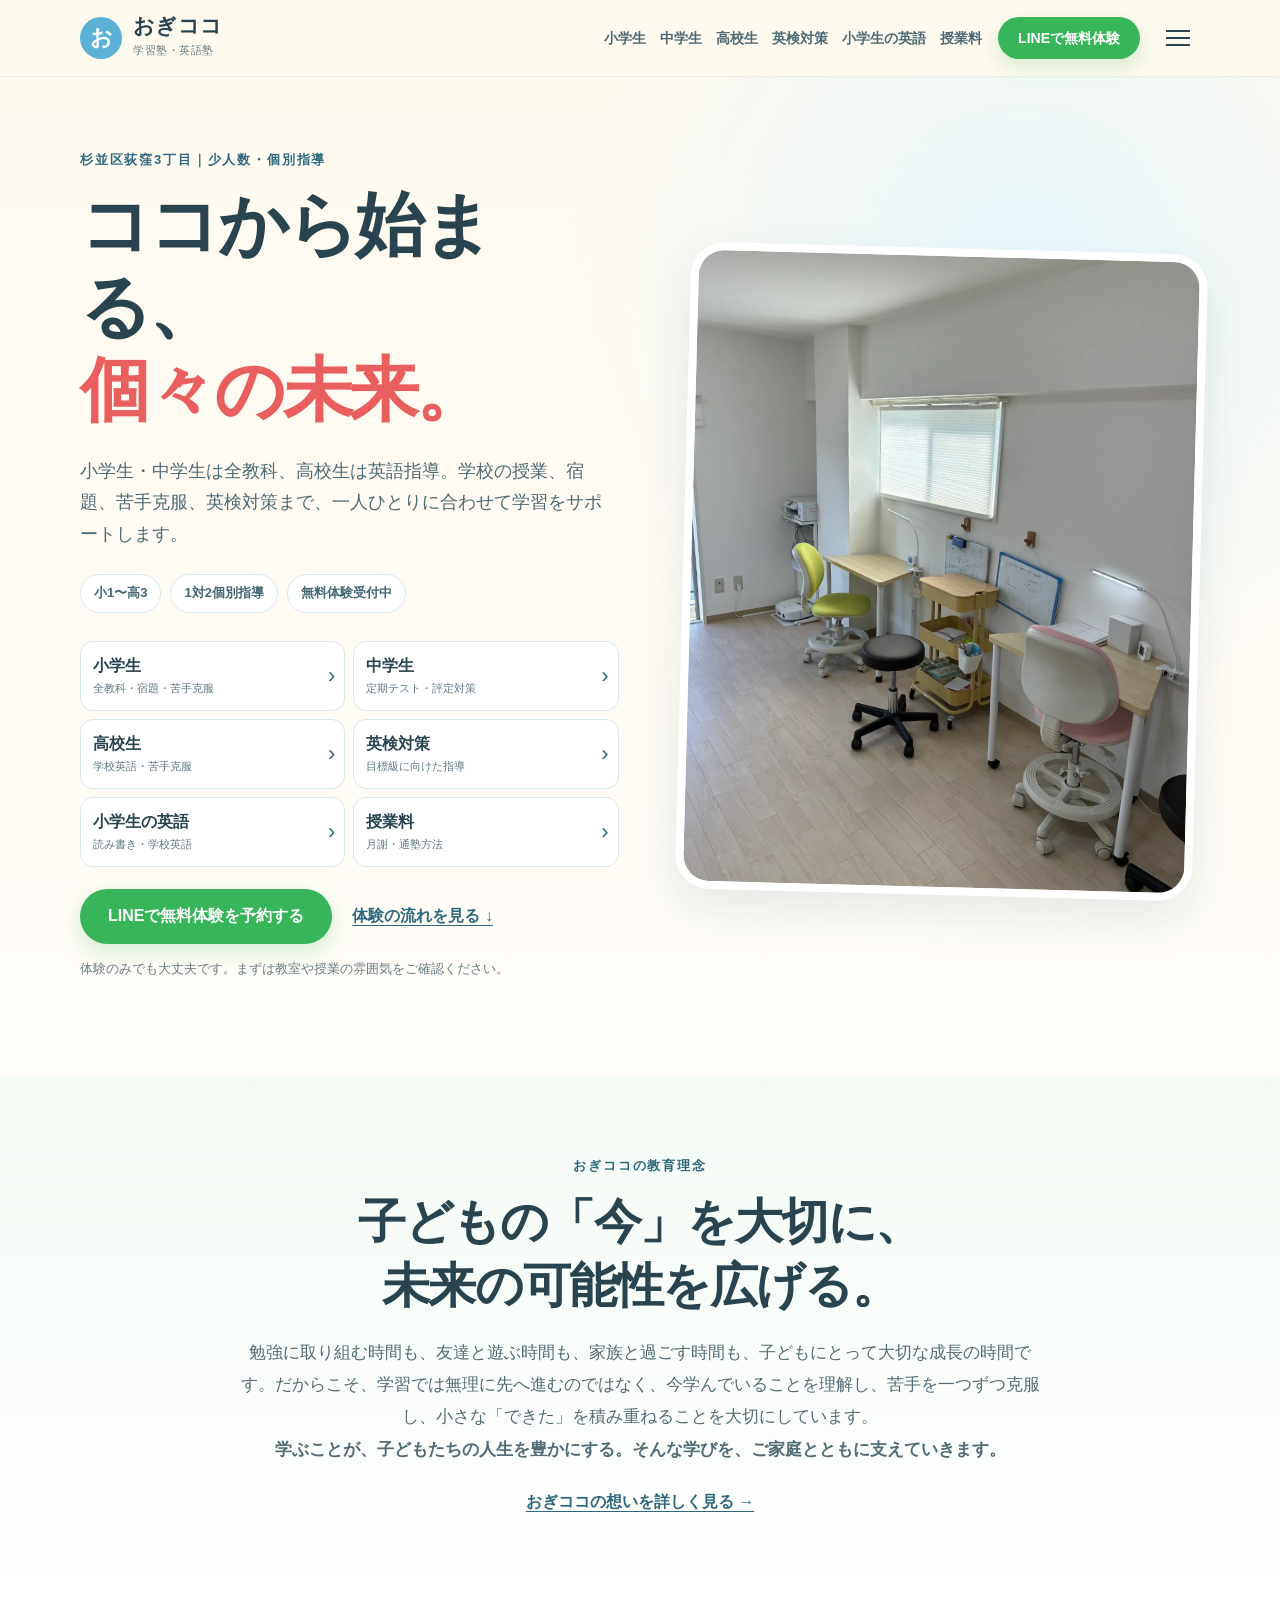
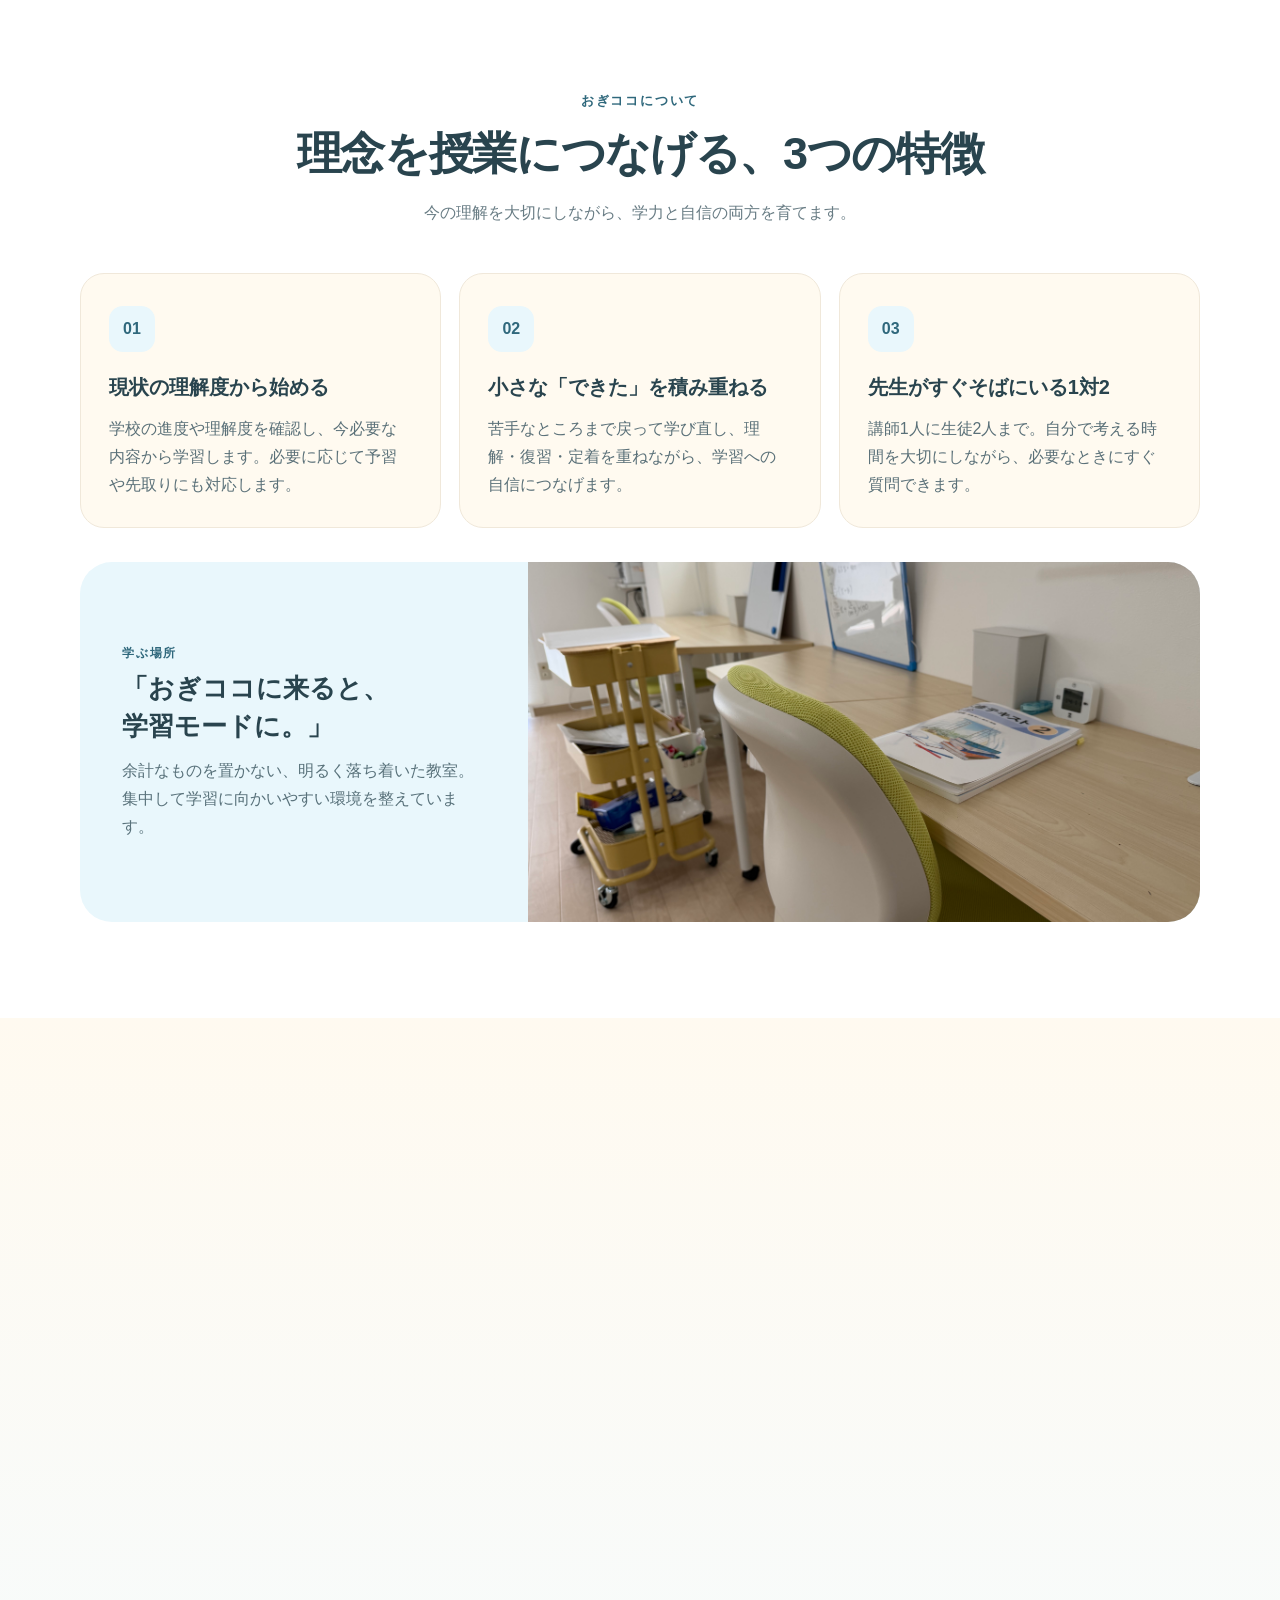
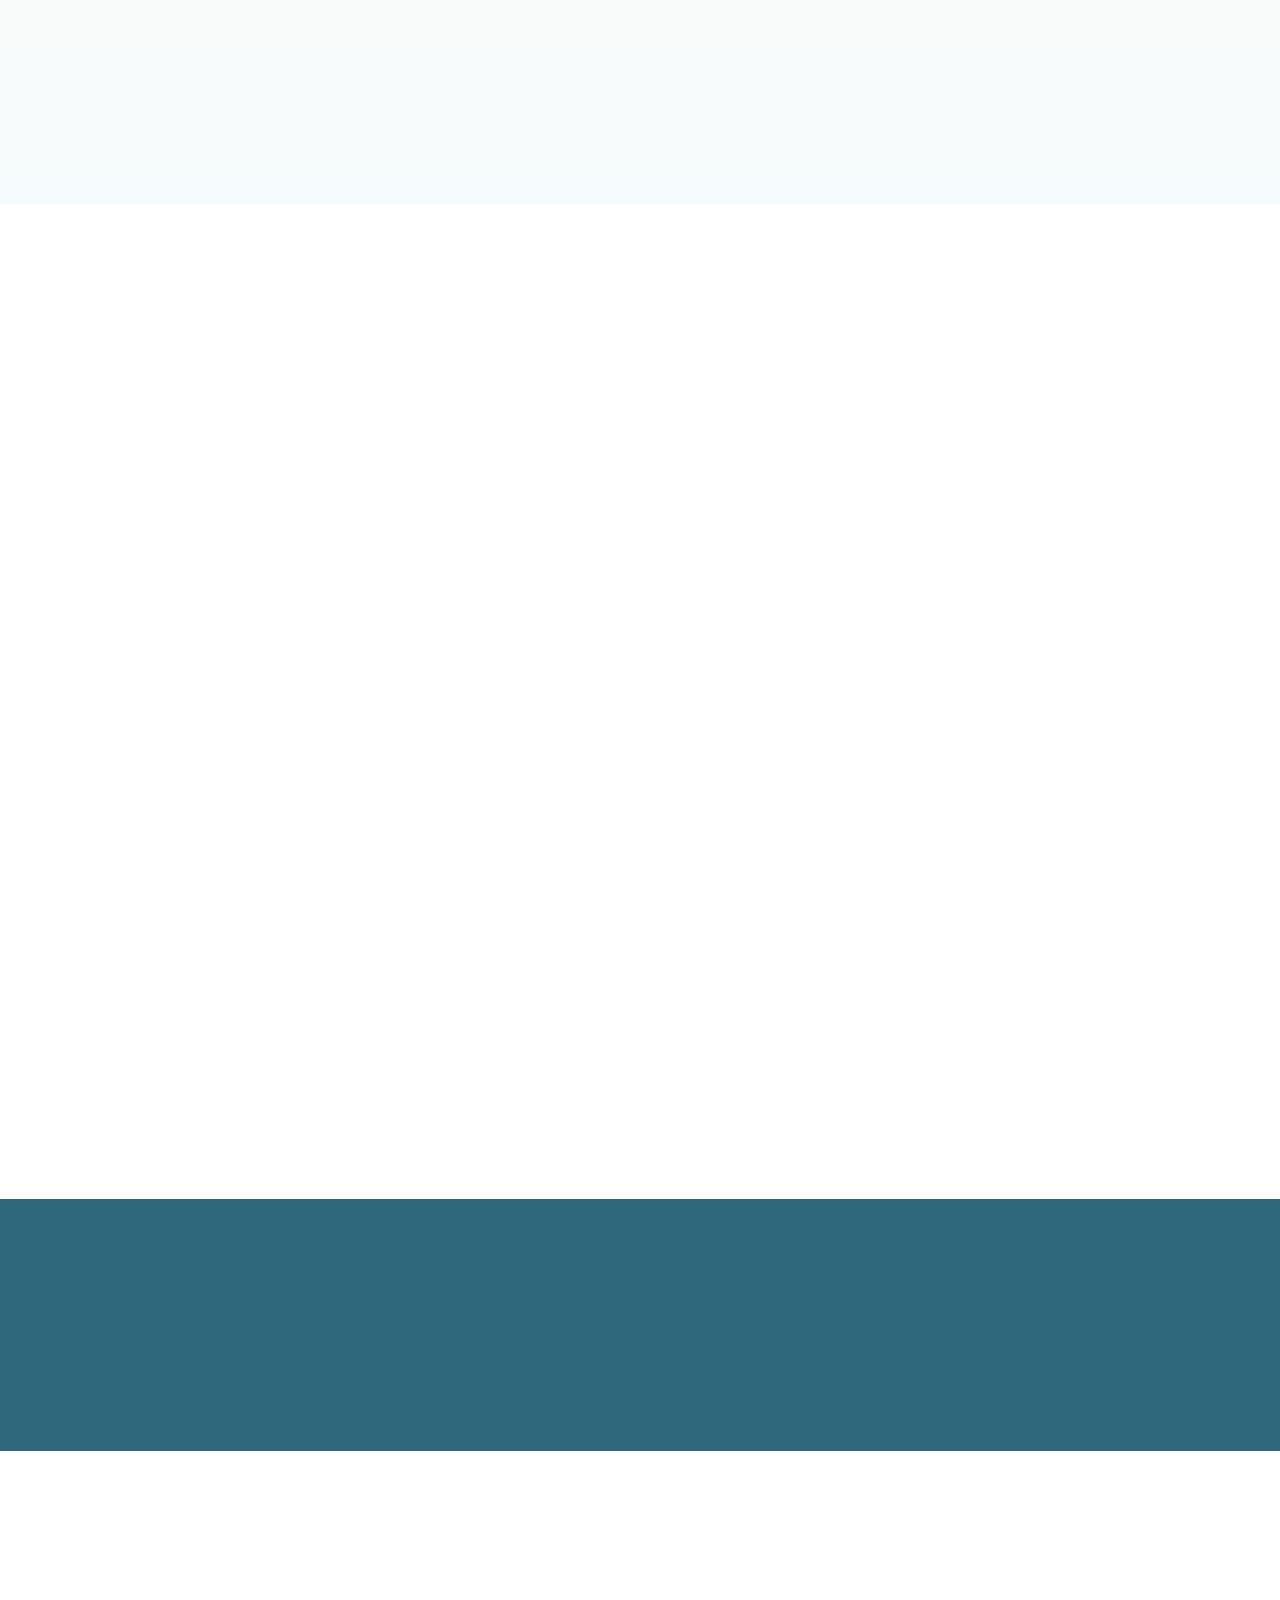
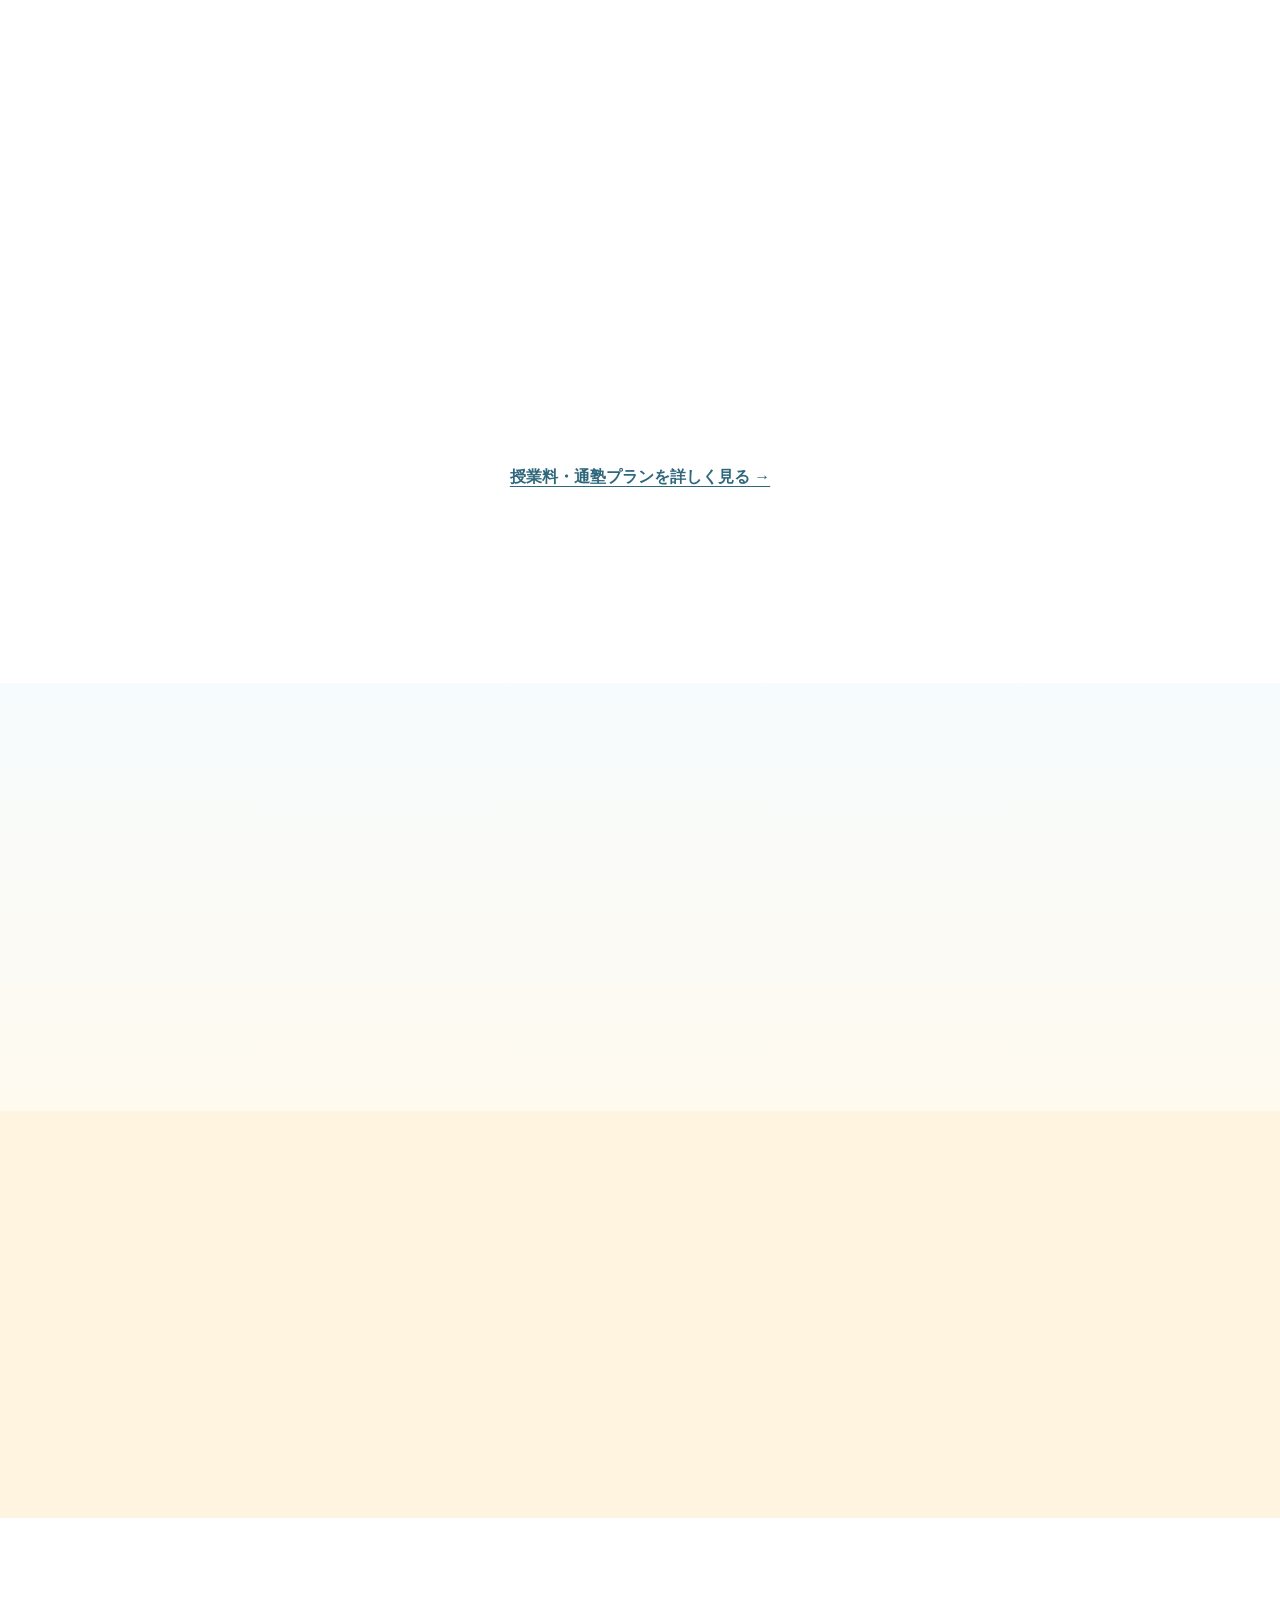
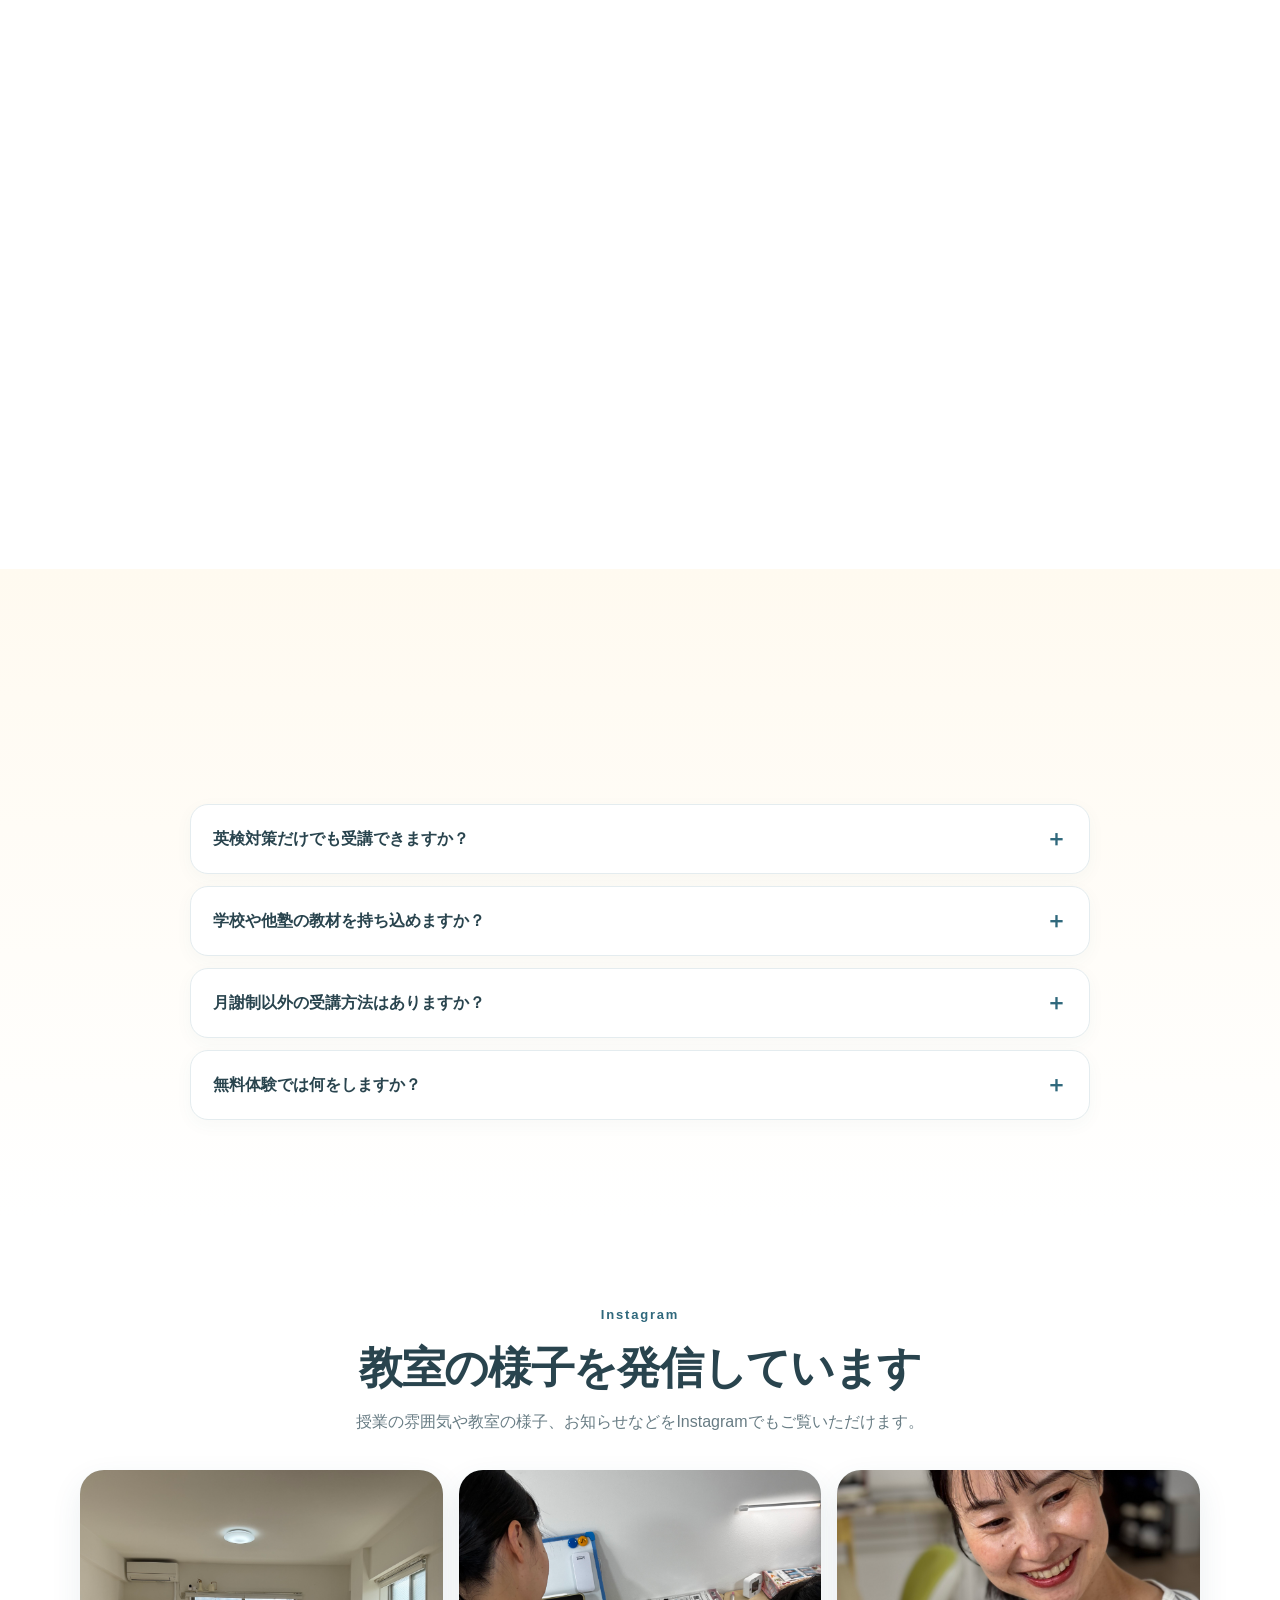
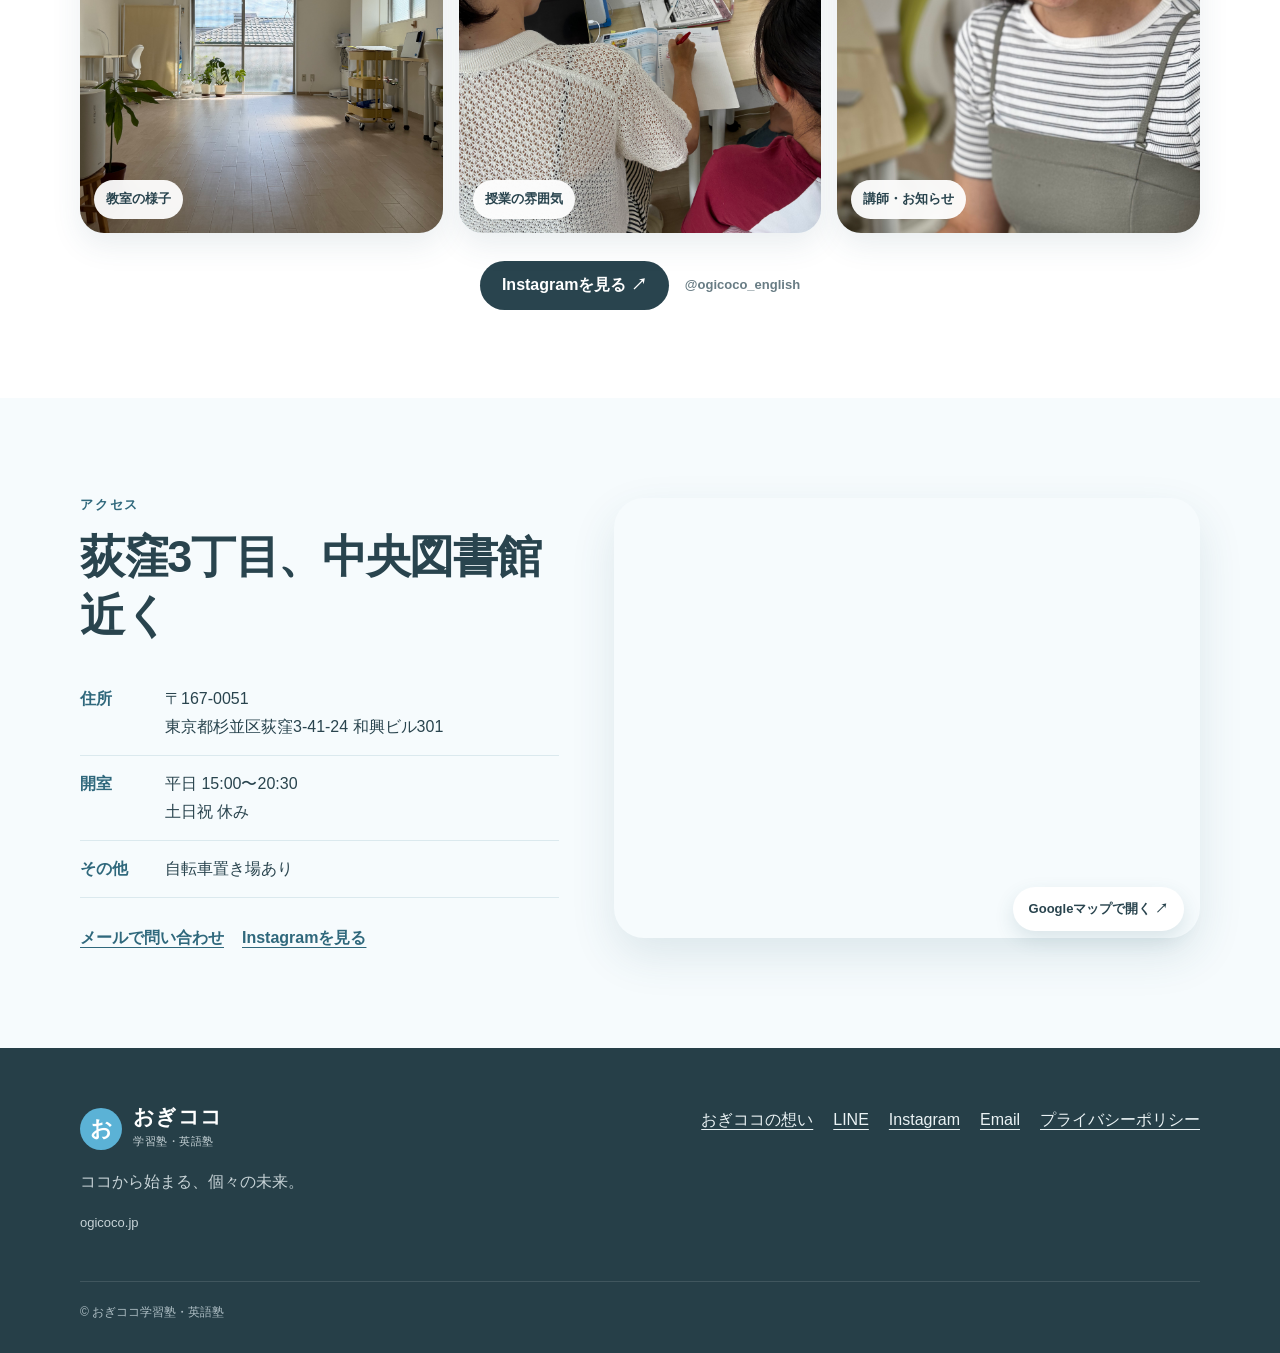
==== commit ec9b1679: "Unify service card colors and refresh CSS cache" ====
--- a/index.html
+++ b/index.html
@@ -18,7 +18,7 @@
   <meta name="twitter:card" content="summary_large_image" />
   <link rel="icon" href="favicon.png" />
   <link rel="apple-touch-icon" href="favicon.png" />
-  <link rel="stylesheet" href="/styles.css?v=20261126-1" />
+  <link rel="stylesheet" href="/styles.css?v=20261126-2" />
   <script defer src="/script.js?v=20261126-1"></script>
   <script type="application/ld+json">
   {
--- a/styles.css
+++ b/styles.css
@@ -750,7 +750,6 @@
 .hero-service-links strong{font-size:16px;line-height:1.4;color:var(--ink)}
 .hero-service-links small{font-size:11px;color:#607780;line-height:1.5;margin-top:3px}
 .hero-service-links span{position:absolute;right:9px;top:50%;transform:translateY(-50%);color:var(--blue-dark);font-size:22px}
-.hero-service-links a:nth-child(4){background:#e9f7fc;border-color:#a9d5e5}
 .price-detail-link{text-align:center;margin:22px 0}
 .service-wrap{max-width:900px}
 .service-hero{padding:56px 0;background:linear-gradient(180deg,#fffaf0,#f2f9fc)}
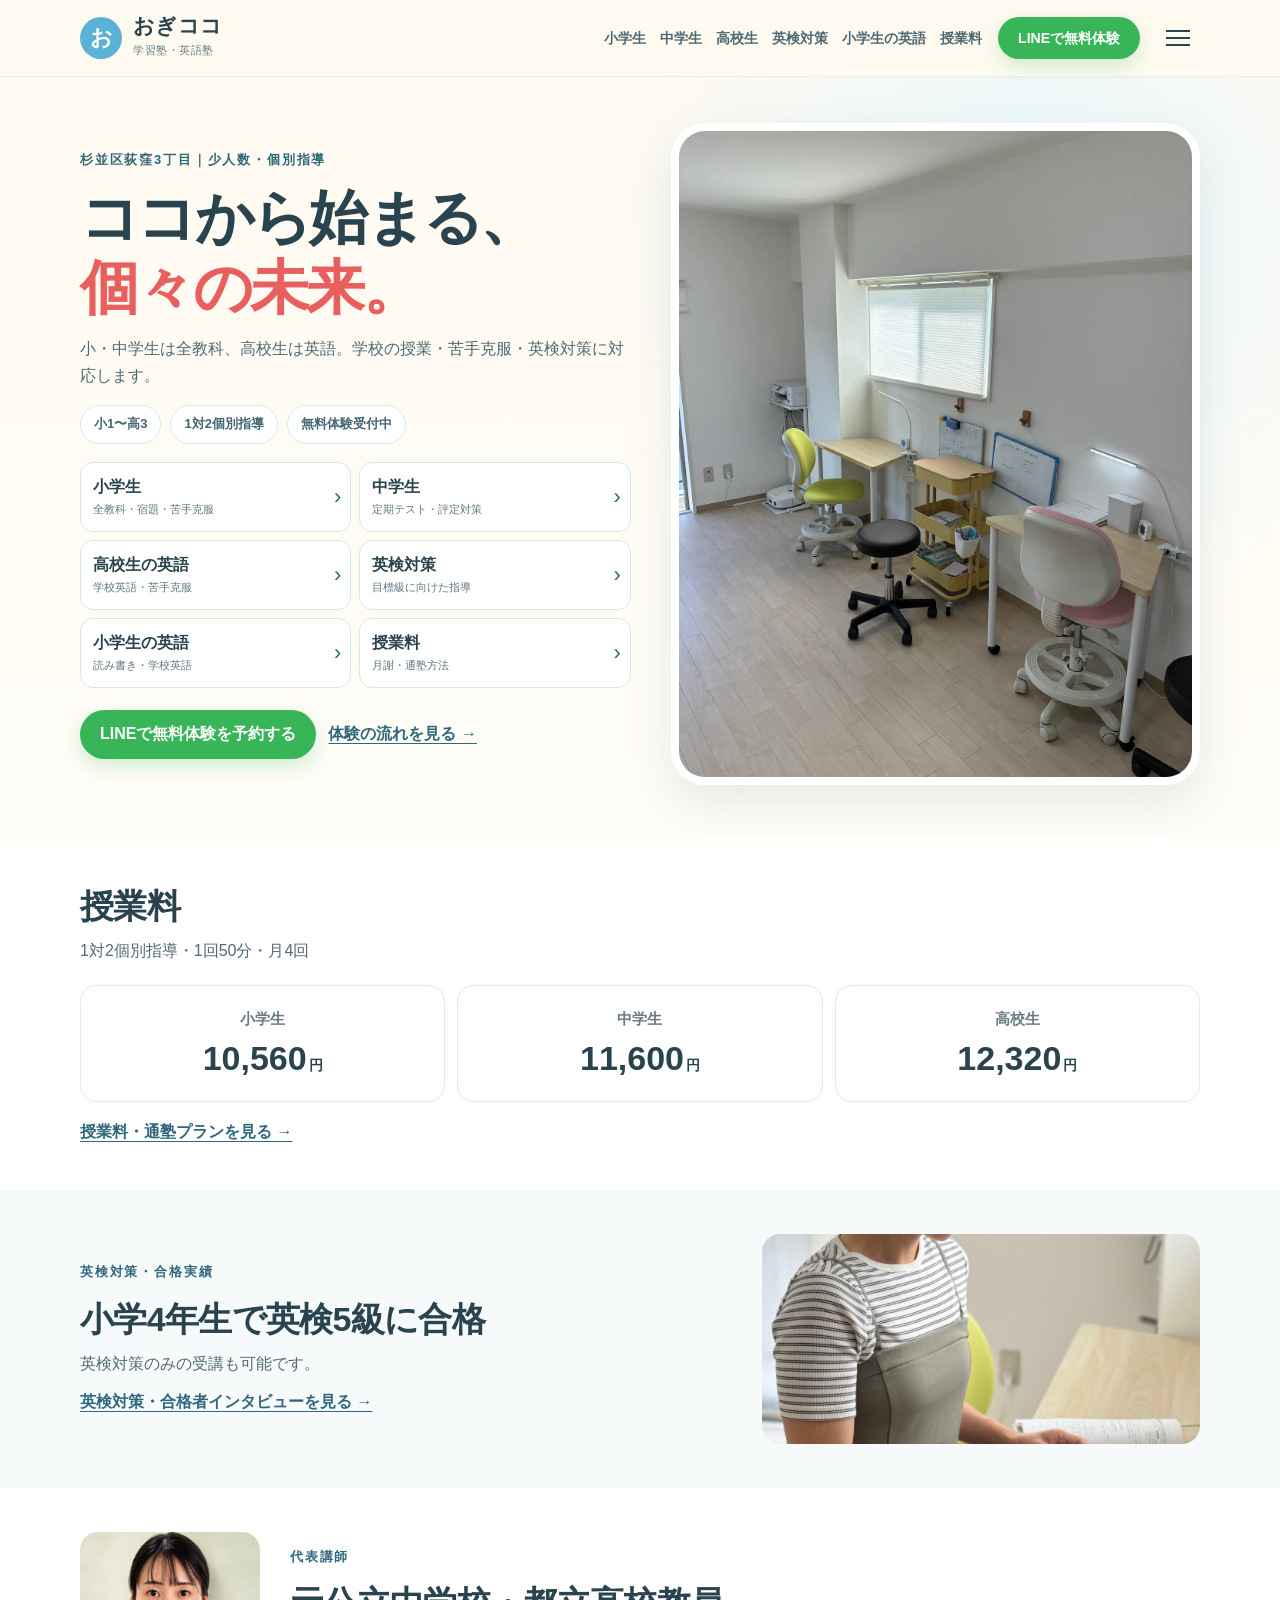
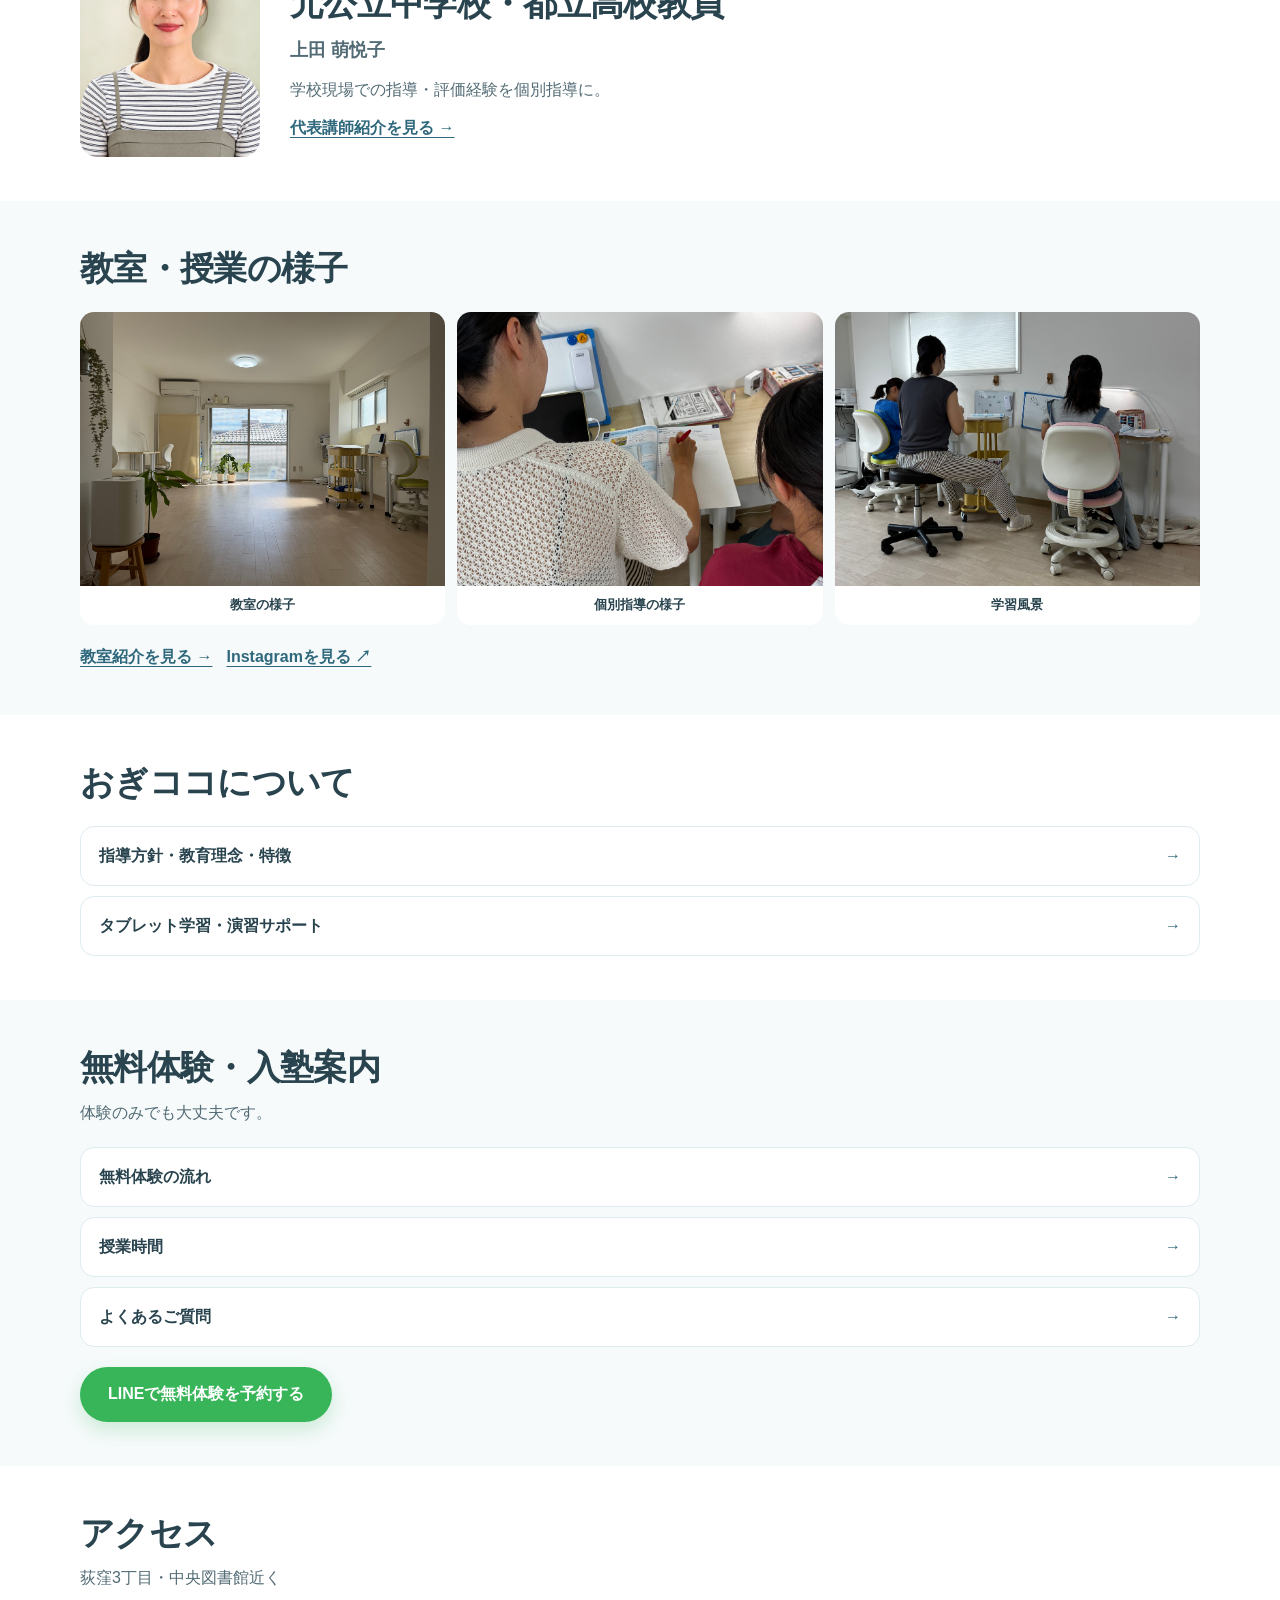
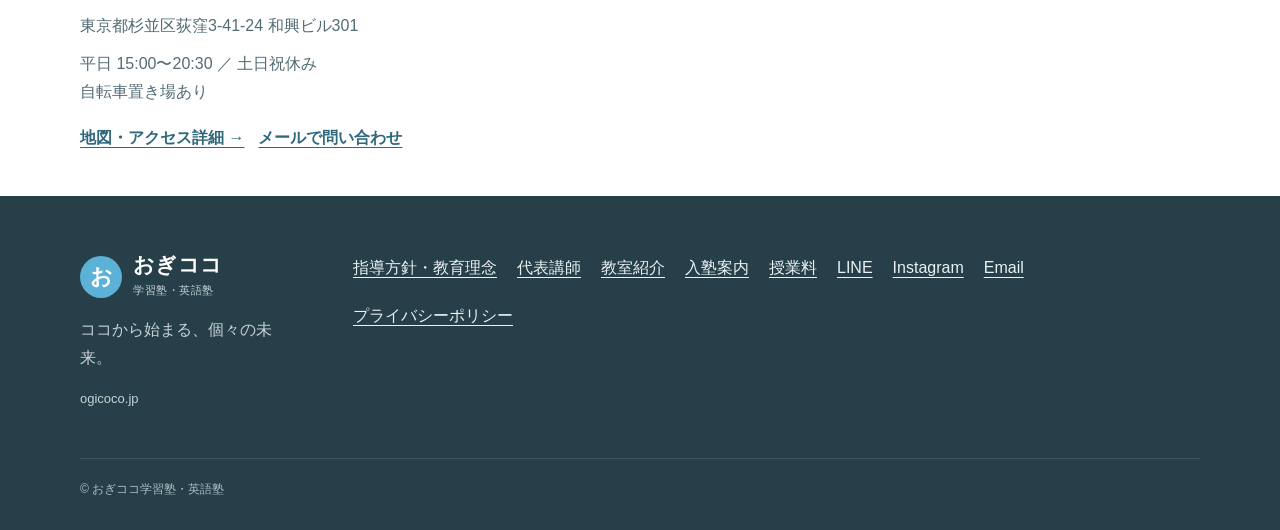
==== commit 09cdf65f: "Simplify homepage and publish teacher, classroom and admission information" ====
--- a/index.html
+++ b/index.html
@@ -18,8 +18,8 @@
   <meta name="twitter:card" content="summary_large_image" />
   <link rel="icon" href="favicon.png" />
   <link rel="apple-touch-icon" href="favicon.png" />
-  <link rel="stylesheet" href="/styles.css?v=20261126-2" />
-  <script defer src="/script.js?v=20261126-1"></script>
+  <link rel="stylesheet" href="/styles.css?v=20261126-3" />
+  <script defer src="/script.js?v=20261126-3"></script>
   <script type="application/ld+json">
   {
     "@context": "https://schema.org",
@@ -53,206 +53,34 @@
 </head>
 <body>
   <a class="skip" href="#main">本文へ移動</a>
-  <header class="site-header" id="top"><div class="container header-inner"><a class="brand" href="/" aria-label="おぎココ学習塾・英語塾 トップ"><span class="brand-mark" aria-hidden="true">お</span><span><span class="brand-main">おぎココ</span><span class="brand-sub">学習塾・英語塾</span></span></a><nav class="desktop-nav" aria-label="メインナビゲーション"><a href="/elementary">小学生</a><a href="/junior-high">中学生</a><a href="/high-school">高校生</a><a href="/eiken">英検対策</a><a href="/elementary/english">小学生の英語</a><a href="/price">授業料</a></nav><a class="btn btn-line header-cta" href="https://page.line.me/971ktbrj" target="_blank" rel="noopener noreferrer">LINEで無料体験</a><button class="menu-button" type="button" aria-label="メニューを開く" aria-controls="site-menu" aria-expanded="false"><span></span><span></span><span></span></button></div><nav id="site-menu" class="mobile-menu service-menu" aria-label="サイトメニュー" hidden><a href="/elementary">小学生の個別指導</a><a href="/junior-high">中学生の個別指導</a><a href="/high-school">高校生の英語指導</a><a href="/eiken">英検対策</a><a href="/elementary/english">小学生の英語</a><a href="/price">授業料・通塾プラン</a><details class="nav-group"><summary>おぎココを知る</summary><div class="nav-sub"><a href="/philosophy">指導方針・教育理念</a><a href="/#features">個別指導の特徴</a><a href="/#teacher">代表講師紹介</a><a href="/#support">学習サポート・教室の様子</a><a href="/tablet">タブレット学習</a></div></details><details class="nav-group"><summary>入塾について</summary><div class="nav-sub"><a href="/#trial">無料体験の流れ</a><a href="/#schedule">授業時間</a><a href="/#faq">よくあるご質問</a></div></details><a href="/#access">アクセス</a></nav></header>
+  <header class="site-header" id="top"><div class="container header-inner"><a class="brand" href="/" aria-label="おぎココ学習塾・英語塾 トップ"><span class="brand-mark" aria-hidden="true">お</span><span><span class="brand-main">おぎココ</span><span class="brand-sub">学習塾・英語塾</span></span></a><nav class="desktop-nav" aria-label="メインナビゲーション"><a href="/elementary">小学生</a><a href="/junior-high">中学生</a><a href="/high-school">高校生</a><a href="/eiken">英検対策</a><a href="/elementary/english">小学生の英語</a><a href="/price">授業料</a></nav><a class="btn btn-line header-cta" href="https://page.line.me/971ktbrj" target="_blank" rel="noopener noreferrer">LINEで無料体験</a><button class="menu-button" type="button" aria-label="メニューを開く" aria-controls="site-menu" aria-expanded="false"><span></span><span></span><span></span></button></div><nav id="site-menu" class="mobile-menu service-menu" aria-label="サイトメニュー" hidden><a href="/elementary">小学生の個別指導</a><a href="/junior-high">中学生の個別指導</a><a href="/high-school">高校生の英語指導</a><a href="/eiken">英検対策</a><a href="/elementary/english">小学生の英語</a><a href="/price">授業料・通塾プラン</a><details class="nav-group"><summary>おぎココを知る</summary><div class="nav-sub"><a href="/philosophy">指導方針・教育理念・特徴</a><a href="/teacher">代表講師紹介</a><a href="/classroom">教室・授業の様子</a><a href="/tablet">タブレット学習</a></div></details><details class="nav-group"><summary>入塾について</summary><div class="nav-sub"><a href="/admission">無料体験の流れ</a><a href="/admission#schedule">授業時間</a><a href="/admission#faq">よくあるご質問</a></div></details><a href="/classroom#access">アクセス</a></nav></header>
 
-  <main id="main">
-    <section class="hero">
+  <main id="main"><section class="hero home-hero">
       <div class="container hero-grid">
         <div class="hero-copy reveal">
           <p class="eyebrow">杉並区荻窪3丁目｜少人数・個別指導</p>
           <h1>ココから始まる、<br><em>個々の未来。</em></h1>
-          <p class="hero-lead">小学生・中学生は全教科、高校生は英語指導。学校の授業、宿題、苦手克服、英検対策まで、一人ひとりに合わせて学習をサポートします。</p>
+          <p class="hero-lead">小・中学生は全教科、高校生は英語。学校の授業・苦手克服・英検対策に対応します。</p>
           <div class="hero-badges" aria-label="教室の特徴">
             <span>小1〜高3</span><span>1対2個別指導</span><span>無料体験受付中</span>
           </div>
-          <nav class="hero-service-links" aria-label="学年・目的から選ぶ"><a href="/elementary"><strong>小学生</strong><small>全教科・宿題・苦手克服</small><span aria-hidden="true">›</span></a><a href="/junior-high"><strong>中学生</strong><small>定期テスト・評定対策</small><span aria-hidden="true">›</span></a><a href="/high-school"><strong>高校生</strong><small>学校英語・苦手克服</small><span aria-hidden="true">›</span></a><a href="/eiken"><strong>英検対策</strong><small>目標級に向けた指導</small><span aria-hidden="true">›</span></a><a href="/elementary/english"><strong>小学生の英語</strong><small>読み書き・学校英語</small><span aria-hidden="true">›</span></a><a href="/price"><strong>授業料</strong><small>月謝・通塾方法</small><span aria-hidden="true">›</span></a></nav>
+          <nav id="support" class="hero-service-links" aria-label="学年・目的から選ぶ"><a href="/elementary"><strong>小学生</strong><small>全教科・宿題・苦手克服</small><span aria-hidden="true">›</span></a><a href="/junior-high"><strong>中学生</strong><small>定期テスト・評定対策</small><span aria-hidden="true">›</span></a><a href="/high-school"><strong>高校生の英語</strong><small>学校英語・苦手克服</small><span aria-hidden="true">›</span></a><a href="/eiken"><strong>英検対策</strong><small>目標級に向けた指導</small><span aria-hidden="true">›</span></a><a href="/elementary/english"><strong>小学生の英語</strong><small>読み書き・学校英語</small><span aria-hidden="true">›</span></a><a href="/price"><strong>授業料</strong><small>月謝・通塾方法</small><span aria-hidden="true">›</span></a></nav>
           <div class="hero-actions">
             <a class="btn btn-line btn-large" href="https://page.line.me/971ktbrj" target="_blank" rel="noopener noreferrer">LINEで無料体験を予約する</a>
-            <a class="text-link" href="#trial">体験の流れを見る <span aria-hidden="true">↓</span></a>
+            <a class="text-link" href="/admission">体験の流れを見る →</a>
           </div>
-          <p class="microcopy">体験のみでも大丈夫です。まずは教室や授業の雰囲気をご確認ください。</p>
+          
         </div>
         <div class="hero-visual reveal">
-          <div class="photo-frame hero-photo"><img src="assets/images/classroom-main.webp" alt="明るく落ち着いたおぎココ学習塾の教室" fetchpriority="high" /></div>
+          <div class="photo-frame hero-photo"><img src="/assets/images/classroom-main.webp" alt="明るく落ち着いたおぎココ学習塾の教室" fetchpriority="high" /></div>
         </div>
       </div>
-    </section>
-
-    <section class="section philosophy-teaser-section" id="philosophy">
-      <div class="container philosophy-teaser reveal">
-        <p class="eyebrow">おぎココの教育理念</p>
-        <h2>子どもの「今」を大切に、<br>未来の可能性を広げる。</h2>
-        <p>勉強に取り組む時間も、友達と遊ぶ時間も、家族と過ごす時間も、子どもにとって大切な成長の時間です。だからこそ、学習では無理に先へ進むのではなく、今学んでいることを理解し、苦手を一つずつ克服し、小さな「できた」を積み重ねることを大切にしています。</p>
-        <p class="philosophy-teaser-emphasis">学ぶことが、子どもたちの人生を豊かにする。そんな学びを、ご家庭とともに支えていきます。</p>
-        <a class="text-link philosophy-link" href="/philosophy">おぎココの想いを詳しく見る →</a>
-      </div>
-    </section>
-
-    <section class="section section-white" id="features">
-      <div class="container">
-        <div class="section-heading reveal">
-          <p class="eyebrow">おぎココについて</p>
-          <h2>理念を授業につなげる、3つの特徴</h2>
-          <p>今の理解を大切にしながら、学力と自信の両方を育てます。</p>
-        </div>
-        <div class="feature-grid">
-          <article class="feature-card reveal">
-            <span class="number">01</span>
-            <h3>現状の理解度から始める</h3>
-            <p>学校の進度や理解度を確認し、今必要な内容から学習します。必要に応じて予習や先取りにも対応します。</p>
-          </article>
-          <article class="feature-card reveal">
-            <span class="number">02</span>
-            <h3>小さな「できた」を積み重ねる</h3>
-            <p>苦手なところまで戻って学び直し、理解・復習・定着を重ねながら、学習への自信につなげます。</p>
-          </article>
-          <article class="feature-card reveal">
-            <span class="number">03</span>
-            <h3>先生がすぐそばにいる1対2</h3>
-            <p>講師1人に生徒2人まで。自分で考える時間を大切にしながら、必要なときにすぐ質問できます。</p>
-          </article>
-        </div>
-        <div class="split-photo reveal">
-          <div><p class="mini-label">学ぶ場所</p><h3>「おぎココに来ると、学習モードに」</h3><p>余計なものを置かない、明るく落ち着いた教室。集中して学習に向かいやすい環境を整えています。</p></div>
-          <img src="assets/images/study-space.jpg" alt="明るく集中して学べる個別学習スペース" loading="lazy" />
-        </div>
-      </div>
-    </section>
-
-    <section class="section support-section" id="support">
-      <div class="container support-grid">
-        <div class="support-photo reveal"><img src="assets/images/lesson-scene-2.jpg" alt="講師が生徒の教材を見ながら個別指導する様子" loading="lazy" /></div>
-        <div class="support-copy reveal">
-          <p class="eyebrow">こんな学習に対応します</p>
-          <h2>いま困っているところから始められます</h2>
-          <p class="support-lead">決まった教材や進め方に合わせるのではなく、お子さまの今の状況に合わせて授業を組み立てます。</p>
-          <div class="check-list compact-check-list">
-            <p><span>✓</span>学校の予習・復習・宿題</p>
-            <p><span>✓</span>苦手単元・定期テスト対策</p>
-            <p><span>✓</span>英検対策</p>
-            <p><span>✓</span>他塾の教材・宿題フォロー</p>
-          </div>
-          <div class="support-detail-links"><a class="text-link support-detail-link" href="/junior-high">中学生の個別指導を詳しく見る →</a><a class="text-link support-detail-link" href="/high-school">高校生の英語指導を詳しく見る →</a><a class="text-link support-detail-link" href="/elementary">小学生向け個別指導を詳しく見る →</a><a class="text-link support-detail-link" href="/elementary/english">小学生英語を詳しく見る →</a><a class="text-link support-detail-link" href="/eiken">英検対策について詳しく見る →</a></div>
-        </div>
-      </div>
-    </section>
-
-    <section class="section teacher-section" id="teacher">
-      <div class="container teacher-grid">
-        <div class="teacher-copy reveal">
-          <p class="eyebrow">代表講師ごあいさつ</p>
-          <h2>安心して通える、<br>温かい塾を目指しています。</h2>
-          <p>はじめまして。おぎココ代表講師の上田萌悦子です。</p>
-          <p>学生時代には塾講師を経験し、その後、公立中学校・都立高校で教壇に立ってきました。現在は2児の母として子育てをしながら、子どもたちの学習をサポートしています。</p>
-          <p>学校では、カリキュラムに沿って多くの生徒に授業を届けます。一方で塾だからこそ、テストで点数を取るためにどこを意識すればよいのか、評定を上げるために何が大切なのか、先生は授業や提出物、テストをどのような視点で見ているのかまで伝えることができます。</p>
-          <p>塾講師として教えた経験と、学校現場で実際に生徒を指導・評価してきた経験。その両方を活かして、自分だからできる授業をしたいと思い、おぎココを始めました。</p>
-          <p>おぎココでは、学校の進度や現在の理解度だけでなく、一人ひとりの目標やつまずき方も見ながら、その子に今必要な学習を考えて授業を組み立てています。</p>
-          <p>「わかった」「できた」を増やすことはもちろん、その先の点数や評定、進路にもつながる学びを大切にしています。</p>
-          <p>教室の雰囲気や授業の進め方は、実際に見ていただくのが一番だと思っています。ぜひ一度、お子さまと一緒にお越しください。</p>
-          <div class="teacher-tags"><span>元・都立高校教員</span><span>中学・高校での指導経験</span><span>2児の母</span><span>小・中学生は全教科対応</span></div>
-        </div>
-        <div class="teacher-photo reveal">
-          <img src="assets/images/teacher-profile-hq.webp" alt="おぎココ代表講師 上田萌悦子" width="960" height="1200" loading="lazy" decoding="async" />
-          <div class="teacher-name"><small>代表講師</small><strong>上田 萌悦子</strong></div>
-        </div>
-      </div>
-    </section>
-
-    <section class="cta-band" aria-label="無料体験案内">
-      <div class="container cta-inner reveal">
-        <div><p class="eyebrow">まずは無料体験から</p><h2>お子さまに合う学び方を、<br>一緒に考えます。</h2></div>
-        <a class="btn btn-line btn-large" href="https://page.line.me/971ktbrj" target="_blank" rel="noopener noreferrer">LINEで無料体験を予約する</a>
-      </div>
-    </section>
-
-    <section class="section section-white" id="price">
-      <div class="container">
-        <div class="section-heading reveal"><p class="eyebrow">料金</p><h2>通いやすい月謝制</h2><p>1回50分。ご希望の通塾回数に合わせてお選びいただけます。</p></div>
-        <div class="price-grid reveal">
-          <article class="price-card"><h3>小学生</h3><div class="price-row"><span>月4回</span><strong>10,560円</strong></div><div class="price-row"><span>月8回</span><strong>21,120円</strong></div><div class="price-row"><span>月12回</span><strong>31,680円</strong></div></article>
-          <article class="price-card"><h3>中学生</h3><div class="price-row"><span>月4回</span><strong>11,600円</strong></div><div class="price-row"><span>月8回</span><strong>23,200円</strong></div><div class="price-row"><span>月12回</span><strong>34,800円</strong></div></article>
-          <article class="price-card"><h3>高校生</h3><div class="price-row"><span>月4回</span><strong>12,320円</strong></div><div class="price-row"><span>月8回</span><strong>24,640円</strong></div><div class="price-row"><span>月12回</span><strong>36,960円</strong></div></article>
-        </div>
-        <p class="price-detail-link"><a class="text-link" href="/price">授業料・通塾プランを詳しく見る →</a></p>
-        <details class="subplan reveal"><summary>回数券・スポット受講について</summary><div><p>定期通塾（月謝制）を基本に、回数券・スポット受講にも対応しています。テスト前や英検対策など、目的に合わせた受講もご相談ください。</p></div></details>
-      </div>
-    </section>
-
-    <section class="section practice-teaser-section" id="practice">
-      <div class="container">
-        <div class="practice-teaser reveal">
-          <div class="practice-teaser-copy">
-            <p class="eyebrow">定期通塾生限定・体験受付中</p>
-            <h2>タブレット学習・演習サポート</h2>
-            <p>個別指導で理解した内容を、オンライン学習教材「デキタス」で繰り返し演習。教室スタッフが解き直しや進捗管理をサポートします。</p>
-            <div class="practice-mini-flow" aria-label="個別指導と演習の流れ">
-              <span>個別指導で理解</span><b aria-hidden="true">→</b><span>演習で繰り返す</span><b aria-hidden="true">→</b><span>次の指導へ</span>
-            </div>
-          </div>
-          <div class="practice-teaser-action">
-            <span class="practice-teaser-label">初回体験</span>
-            <strong>月4回 3,500円</strong>
-            <small>1回50分・小学生／中学生</small>
-            <a class="btn btn-sub" href="/tablet">詳しく見る</a>
-          </div>
-        </div>
-      </div>
-    </section>
-
-    <section class="section timetable-section" id="schedule">
-      <div class="container two-col">
-        <div class="reveal"><p class="eyebrow">授業時間</p><h2>平日5つの時間帯から</h2><p>授業は1回50分です。空き状況はLINEでご案内します。</p></div>
-        <div class="time-cards reveal">
-          <div><span>1限</span><strong>15:15〜16:05</strong></div><div><span>2限</span><strong>16:15〜17:05</strong></div><div><span>3限</span><strong>17:15〜18:05</strong></div><div><span>4限</span><strong>18:15〜19:05</strong></div><div><span>5限</span><strong>19:15〜20:05</strong></div>
-        </div>
-      </div>
-    </section>
-
-    <section class="section section-white" id="trial">
-      <div class="container">
-        <div class="section-heading reveal"><p class="eyebrow">無料体験の流れ</p><h2>LINEから、かんたん3ステップ</h2></div>
-        <div class="steps steps-three">
-          <article class="step reveal"><span>1</span><h3>LINEでご予約</h3><p>お名前・学年・希望教科・希望日時をLINEで送信。空き時間をご案内します。</p></article>
-          <article class="step reveal"><span>2</span><h3>ヒアリング＋授業</h3><p>学習状況や目標を伺い、50分の個別指導を体験します。</p></article>
-          <article class="step reveal"><span>3</span><h3>今後の学習をご提案</h3><p>体験の様子をもとに、学習内容や通い方をご案内します。</p></article>
-        </div>
-        <div class="trial-box reveal"><p>体験のみでも大丈夫です。気になることがあれば、LINEからお気軽にご相談ください。</p><a class="btn btn-line btn-large" href="https://page.line.me/971ktbrj" target="_blank" rel="noopener noreferrer">LINEで無料体験を予約する</a></div>
-      </div>
-    </section>
-
-    <section class="section faq-section" id="faq">
-      <div class="container faq-wrap">
-        <div class="section-heading reveal"><p class="eyebrow">よくあるご質問</p><h2>受講について</h2></div>
-        <div class="faq-list reveal">
-          <details><summary>英検対策だけでも受講できますか？</summary><p>はい。英検対策のみの受講にも対応しています。受験日程や現在の理解度に合わせて学習内容を組み立てます。</p></details>
-          <details><summary>学校や他塾の教材を持ち込めますか？</summary><p>はい。学校の宿題や、他塾で使用している教材・宿題のフォローにも対応しています。</p></details>
-          <details><summary>月謝制以外の受講方法はありますか？</summary><p>定期通塾の月謝制を基本に、回数券・スポット受講にも対応しています。目的に合わせてご相談ください。</p></details>
-          <details><summary>無料体験では何をしますか？</summary><p>現在の学習状況や目標を伺ったうえで、50分の個別指導を体験していただきます。その後、今後の学習内容や通い方をご案内します。</p></details>
-        </div>
-      </div>
-    </section>
-
-    <section class="section access-section" id="access">
-      <div class="container access-grid">
-        <div class="access-copy reveal">
-          <p class="eyebrow">アクセス</p>
-          <h2>荻窪3丁目、中央図書館近く</h2>
-          <dl>
-            <div><dt>住所</dt><dd>〒167-0051<br>東京都杉並区荻窪3-41-24 和興ビル301</dd></div>
-            <div><dt>開室</dt><dd>平日 15:00〜20:30<br>土日祝 休み</dd></div>
-            <div><dt>その他</dt><dd>自転車置き場あり</dd></div>
-          </dl>
-          <div class="contact-links"><a href="mailto:ogicoco.english@gmail.com">メールで問い合わせ</a><a href="https://www.instagram.com/ogicoco_english" target="_blank" rel="noopener noreferrer">Instagramを見る</a></div>
-        </div>
-        <div class="map-wrap reveal"><iframe title="おぎココ学習塾 周辺地図" loading="lazy" referrerpolicy="no-referrer-when-downgrade" src="https://www.google.com/maps?q=%E6%9D%B1%E4%BA%AC%E9%83%BD%E6%9D%89%E4%B8%A6%E5%8C%BA%E8%8D%BB%E7%AA%AA3-41-24%20%E5%92%8C%E8%88%88%E3%83%93%E3%83%AB301&output=embed"></iframe><a class="map-link" href="https://www.google.com/maps/search/?api=1&query=%E3%81%8A%E3%81%8E%E3%82%B3%E3%82%B3%20%E6%9D%B1%E4%BA%AC%E9%83%BD%E6%9D%89%E4%B8%A6%E5%8C%BA%E8%8D%BB%E7%AA%AA3-41-24%20%E5%92%8C%E8%88%88%E3%83%93%E3%83%AB301" target="_blank" rel="noopener noreferrer">Googleマップで開く ↗</a></div>
-      </div>
-    </section>
-  </main>
+    </section><section class="home-section section-white" id="price"><div class="container"><div class="home-heading"><h2>授業料</h2><p>1対2個別指導・1回50分・月4回</p></div><div class="home-price-grid"><div><span>小学生</span><strong>10,560<small>円</small></strong></div><div><span>中学生</span><strong>11,600<small>円</small></strong></div><div><span>高校生</span><strong>12,320<small>円</small></strong></div></div><a class="home-detail-link" href="/price">授業料・通塾プランを見る →</a></div></section><section class="home-section home-tint"><div class="container"><div class="home-feature"><div><p class="eyebrow">英検対策・合格実績</p><h2>小学4年生で英検5級に合格</h2><p>英検対策のみの受講も可能です。</p><a class="text-link" href="/eiken">英検対策・合格者インタビューを見る →</a></div><img src="/assets/images/teacher-lesson.jpg" alt="英語の個別指導を行う講師" loading="lazy"></div></div></section><section class="home-section section-white" id="teacher"><div class="container"><div class="home-teacher"><img src="/assets/images/teacher-profile-hq.webp" width="960" height="1200" alt="おぎココ代表講師 上田萌悦子" loading="lazy"><div><p class="eyebrow">代表講師</p><h2>元公立中学校・都立高校教員</h2><p class="home-teacher-name">上田 萌悦子</p><p>学校現場での指導・評価経験を個別指導に。</p><a class="text-link" href="/teacher">代表講師紹介を見る →</a></div></div></div></section><section class="home-section home-tint" id="instagram"><div class="container"><div class="home-heading"><h2>教室・授業の様子</h2></div><div class="home-gallery"><a href="/classroom"><img src="/assets/images/classroom-wide-1.jpg" alt="教室の様子" loading="lazy"><span>教室の様子</span></a><a href="/classroom"><img src="/assets/images/lesson-scene-1.jpg" alt="個別指導の様子" loading="lazy"><span>個別指導の様子</span></a><a href="/classroom"><img src="/assets/images/students-studying.jpg" alt="学習風景" loading="lazy"><span>学習風景</span></a></div><div class="home-link-row"><a class="text-link" href="/classroom">教室紹介を見る →</a><a class="text-link" href="https://www.instagram.com/ogicoco_english" target="_blank" rel="noopener noreferrer">Instagramを見る ↗</a></div></div></section><section class="home-section section-white" id="philosophy"><div class="container"><div class="home-heading"><h2>おぎココについて</h2></div><div class="service-related" id="features"><a href="/philosophy">指導方針・教育理念・特徴<span>→</span></a><a id="practice" href="/tablet">タブレット学習・演習サポート<span>→</span></a></div></div></section><section class="home-section home-tint" id="trial"><div class="container"><div class="home-heading"><h2>無料体験・入塾案内</h2><p>体験のみでも大丈夫です。</p></div><div class="service-related"><a href="/admission">無料体験の流れ<span>→</span></a><a id="schedule" href="/admission#schedule">授業時間<span>→</span></a><a id="faq" href="/admission#faq">よくあるご質問<span>→</span></a></div><div class="home-cta"><a class="btn btn-line btn-large" href="https://page.line.me/971ktbrj" target="_blank" rel="noopener noreferrer">LINEで無料体験を予約する</a></div></div></section><section class="home-section section-white" id="access"><div class="container"><div class="home-heading"><h2>アクセス</h2><p>荻窪3丁目・中央図書館近く</p></div><div class="home-address"><p>東京都杉並区荻窪3-41-24 和興ビル301</p><p>平日 15:00〜20:30 ／ 土日祝休み<br>自転車置き場あり</p><div class="home-link-row"><a class="text-link" href="/classroom#access">地図・アクセス詳細 →</a><a class="text-link" href="mailto:ogicoco.english@gmail.com">メールで問い合わせ</a></div></div></div></section></main>
 
   <footer class="footer">
     <div class="container footer-grid">
-      <div><a class="brand footer-brand" href="#top"><span class="brand-mark" aria-hidden="true">お</span><span><span class="brand-main">おぎココ</span><span class="brand-sub">学習塾・英語塾</span></span></a><p>ココから始まる、個々の未来。</p><p class="footer-domain">ogicoco.jp</p></div>
-      <div class="footer-links"><a href="/philosophy">おぎココの想い</a><a href="https://page.line.me/971ktbrj" target="_blank" rel="noopener noreferrer">LINE</a><a href="https://www.instagram.com/ogicoco_english" target="_blank" rel="noopener noreferrer">Instagram</a><a href="mailto:ogicoco.english@gmail.com">Email</a><a href="/privacy">プライバシーポリシー</a></div>
+      <div><a class="brand footer-brand" href="/"><span class="brand-mark" aria-hidden="true">お</span><span><span class="brand-main">おぎココ</span><span class="brand-sub">学習塾・英語塾</span></span></a><p>ココから始まる、個々の未来。</p><p class="footer-domain">ogicoco.jp</p></div>
+      <div class="footer-links"><a href="/philosophy">指導方針・教育理念</a><a href="/teacher">代表講師</a><a href="/classroom">教室紹介</a><a href="/admission">入塾案内</a><a href="/price">授業料</a><a href="https://page.line.me/971ktbrj" target="_blank" rel="noopener noreferrer">LINE</a><a href="https://www.instagram.com/ogicoco_english" target="_blank" rel="noopener noreferrer">Instagram</a><a href="mailto:ogicoco.english@gmail.com">Email</a><a href="/privacy">プライバシーポリシー</a></div>
     </div>
     <div class="container copyright">© おぎココ学習塾・英語塾</div>
   </footer>
--- a/styles.css
+++ b/styles.css
@@ -805,3 +805,84 @@
 .service-teacher p{font-size:14px;margin:6px 0}
 .service-fees .price-card{padding:20px}
 }
+
+
+/* Compact homepage and independent school information pages */
+html{scroll-padding-top:90px}
+.home-hero{padding:46px 0 54px}
+.home-hero .hero-grid{gap:40px}
+.home-hero h1{font-size:clamp(36px,4.6vw,60px);margin-bottom:14px}
+.home-hero .hero-lead{font-size:16px;line-height:1.65;margin-bottom:16px}
+.home-hero .hero-badges{margin-bottom:18px}
+.home-hero .hero-photo{aspect-ratio:4/5;transform:none}
+.home-hero .hero-actions{gap:12px}
+.home-hero .hero-actions .btn{padding:14px 20px}
+.home-section{padding:44px 0}
+.home-tint{background:#f6fafb}
+.home-heading{margin-bottom:20px}
+.home-heading h2,.home-feature h2,.home-teacher h2{font-size:clamp(25px,3.3vw,34px);letter-spacing:-.02em;line-height:1.4;margin:0 0 7px}
+.home-heading p,.home-feature p:not(.eyebrow),.home-teacher p:not(.eyebrow){color:#526b74;margin:0 0 10px}
+.home-price-grid{display:grid;grid-template-columns:repeat(3,minmax(0,1fr));gap:12px}
+.home-price-grid>div{min-width:0;border:1px solid #deebef;border-radius:16px;padding:20px 12px;text-align:center;background:#fff}
+.home-price-grid span{display:block;font-weight:700;color:var(--muted);font-size:15px;margin-bottom:4px}
+.home-price-grid strong{display:block;white-space:nowrap;font-size:clamp(21px,3vw,34px);line-height:1.3;font-variant-numeric:tabular-nums}
+.home-price-grid small{font-size:14px;margin-left:2px}
+.home-detail-link{display:block;margin:16px 0 0;color:var(--blue-dark);font-weight:800;text-decoration:underline;text-underline-offset:4px}
+.home-feature{display:grid;grid-template-columns:1.2fr .8fr;gap:25px;align-items:center}
+.home-feature img{width:100%;max-height:210px;aspect-ratio:16/10;object-fit:cover;border-radius:18px}
+.home-teacher{display:grid;grid-template-columns:180px minmax(0,1fr);gap:30px;align-items:center}
+.home-teacher img{width:100%;height:auto;border-radius:18px}
+.home-teacher .home-teacher-name{color:var(--ink);font-weight:800;font-size:18px}
+.home-gallery,.classroom-gallery{display:grid;grid-template-columns:repeat(3,minmax(0,1fr));gap:12px}
+.home-gallery a{position:relative;display:block;border-radius:14px;overflow:hidden;background:#fff;text-decoration:none}
+.home-gallery img{width:100%;aspect-ratio:4/3;object-fit:cover}
+.home-gallery span{display:block;font-weight:700;font-size:13px;text-align:center;padding:8px 2px}
+.classroom-gallery figure{margin:0}
+.classroom-gallery img{width:100%;aspect-ratio:4/3;object-fit:cover;border-radius:18px}
+.classroom-gallery figcaption{font-size:14px;color:var(--muted);margin:8px 0}
+.home-link-row{display:flex;flex-wrap:wrap;gap:14px;margin-top:18px}
+.home-cta{margin-top:20px}
+.home-address p{color:#526b74;margin:0 0 10px}
+.compact-page-hero{padding:35px 0}
+.compact-page-hero .service-lead{margin-bottom:0}
+@media(max-width:900px){.home-hero .hero-grid{gap:26px}.home-hero .hero-visual{width:100%}.home-hero .hero-photo{aspect-ratio:16/9}}
+@media(max-width:600px){
+html{scroll-padding-top:80px}
+.home-hero{padding:22px 0 26px}
+.home-hero h1{font-size:32px;line-height:1.18;margin-bottom:12px}
+.home-hero .eyebrow{font-size:11px;letter-spacing:.04em}
+.home-hero .hero-lead{font-size:15px;line-height:1.65;margin-bottom:12px}
+.home-hero .hero-badges{margin-bottom:13px}
+.home-hero .hero-service-links{margin-bottom:13px}
+.home-hero .hero-service-links a{min-height:60px}
+.home-hero .hero-actions{gap:7px}
+.home-hero .hero-actions .btn{display:none}
+.home-hero .hero-actions .text-link{margin:0;font-size:14px}
+.home-hero .hero-grid{gap:17px}
+.home-hero .hero-photo{aspect-ratio:16/9;border-width:4px;border-radius:18px}
+.home-section{padding:28px 0}
+.home-heading{margin-bottom:14px}
+.home-heading h2,.home-feature h2,.home-teacher h2{font-size:23px}
+.home-heading p,.home-feature p,.home-teacher p{font-size:14px}
+.home-price-grid{gap:6px}
+.home-price-grid>div{padding:14px 4px;border-radius:12px}
+.home-price-grid span{font-size:12px}
+.home-price-grid strong{font-size:clamp(15px,4.8vw,22px)}
+.home-price-grid small{font-size:10px;margin-left:1px}
+.home-detail-link,.home-link-row a,.home-feature .text-link,.home-teacher .text-link{font-size:14px}
+.home-feature{grid-template-columns:minmax(0,1fr) 100px;gap:13px}
+.home-feature h2{font-size:21px}
+.home-feature img{aspect-ratio:4/5;max-height:none;border-radius:12px}
+.home-teacher{grid-template-columns:100px minmax(0,1fr);gap:15px;align-items:center}
+.home-teacher img{border-radius:12px}
+.home-teacher h2{font-size:19px}
+.home-teacher .home-teacher-name{font-size:16px}
+.home-gallery,.classroom-gallery{gap:7px}
+.home-gallery a{border-radius:10px}
+.home-gallery span{font-size:11px;padding:6px 1px}
+.classroom-gallery{grid-template-columns:1fr;gap:18px}
+.home-link-row{gap:12px;margin-top:12px}
+.home-cta .btn{width:100%}
+.home-address{font-size:14px}
+.compact-page-hero{padding:25px 0}
+}
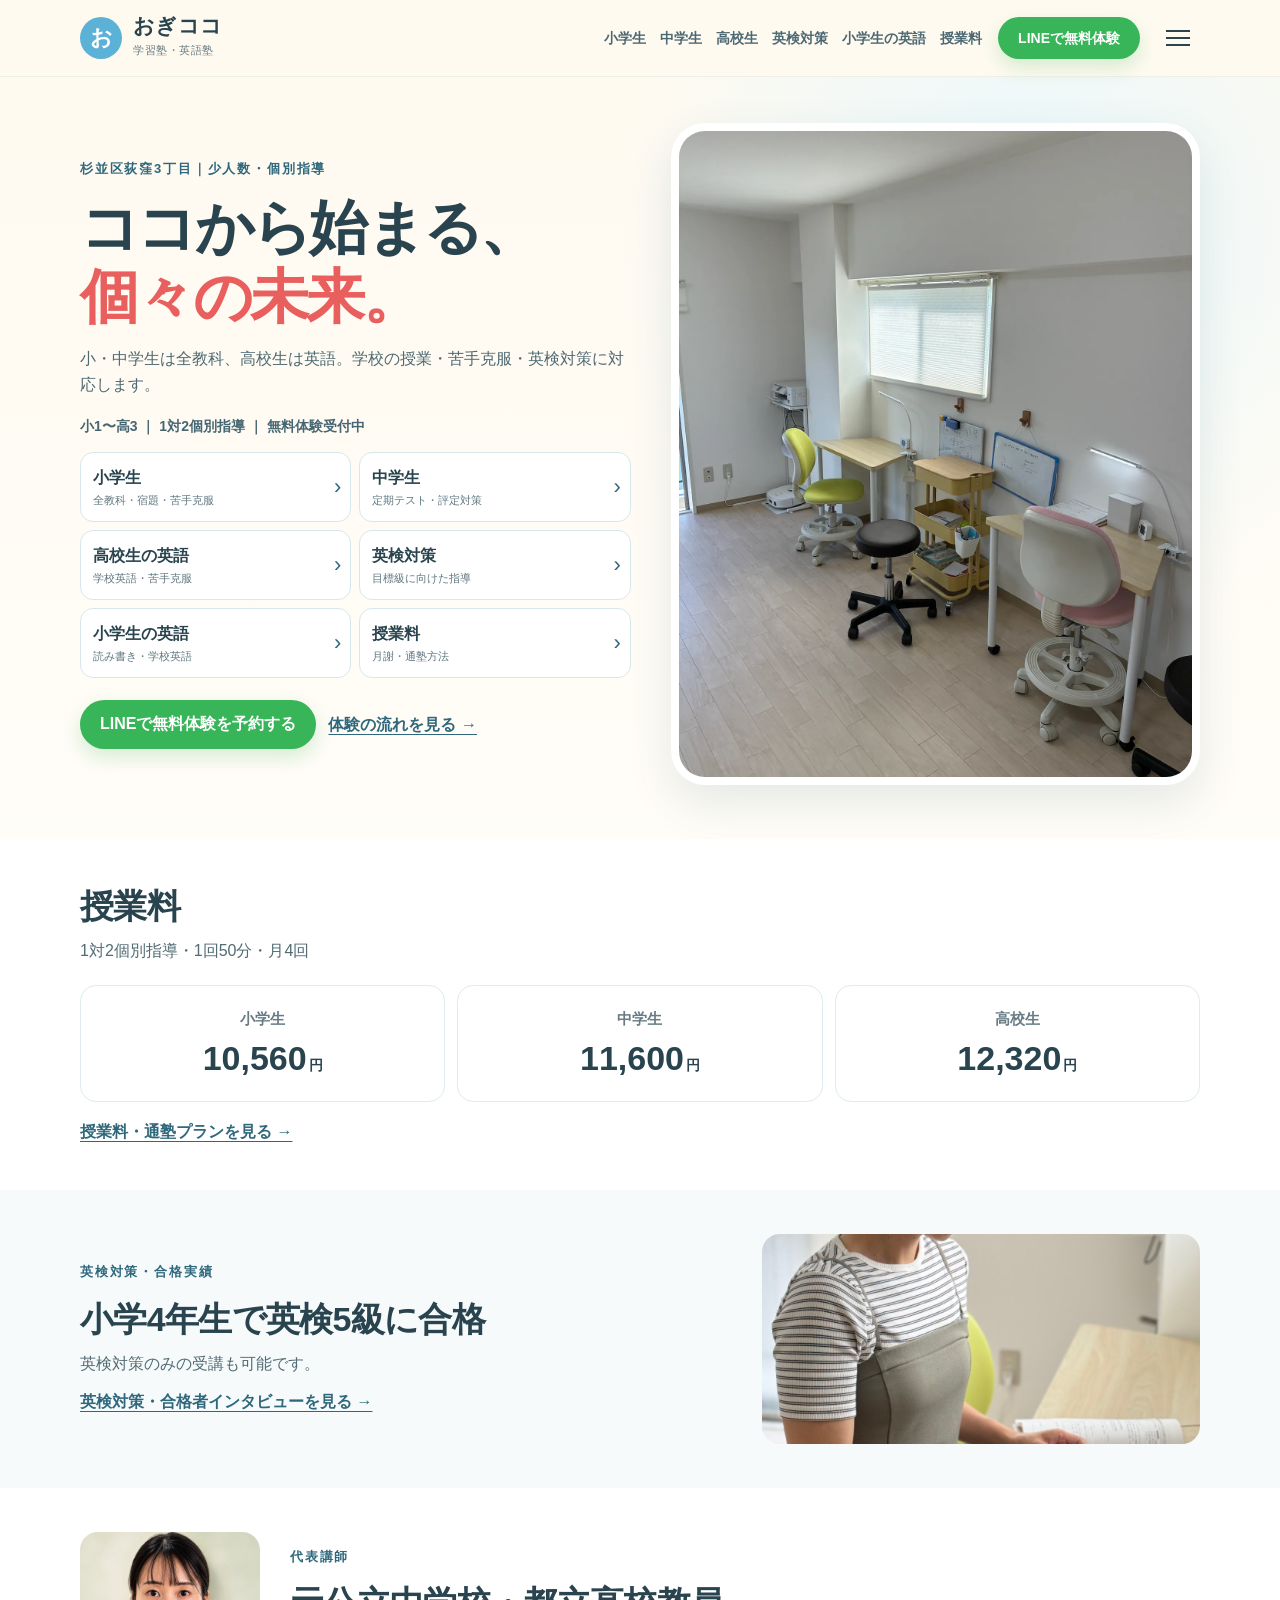
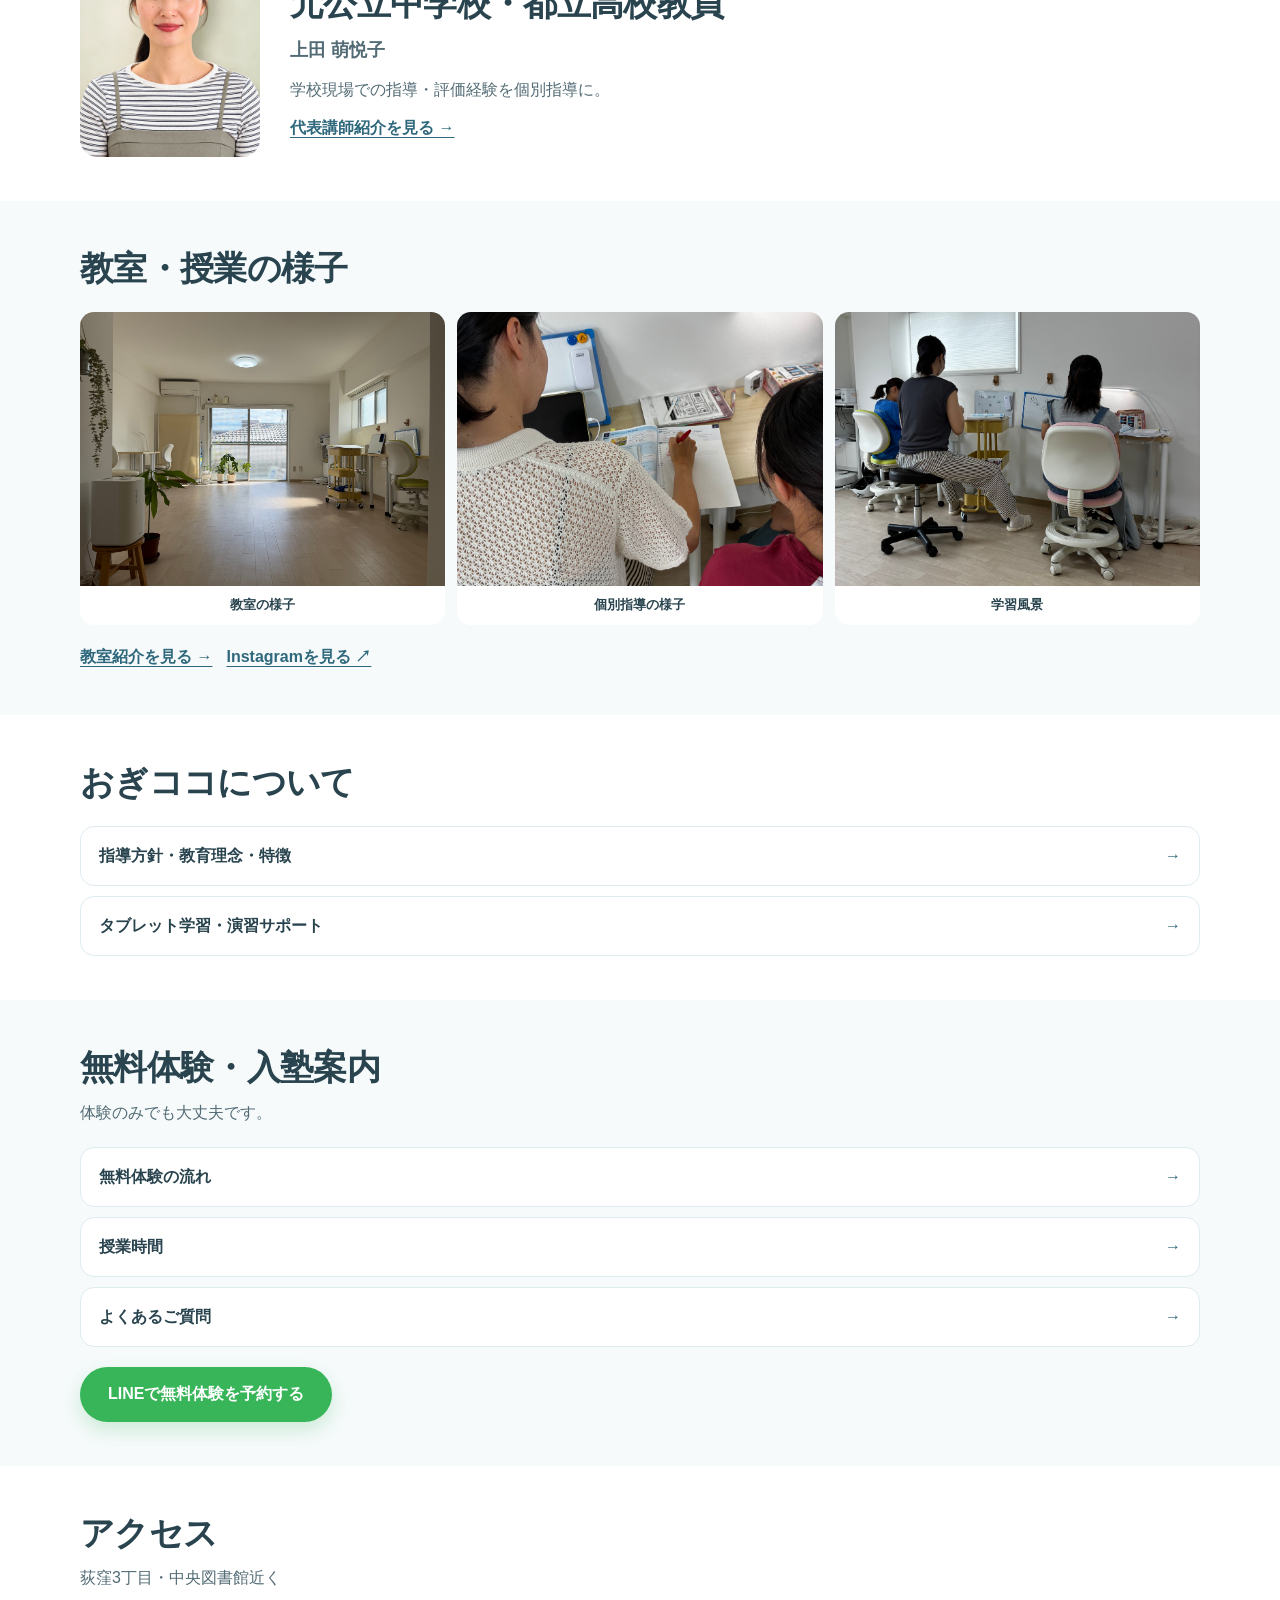
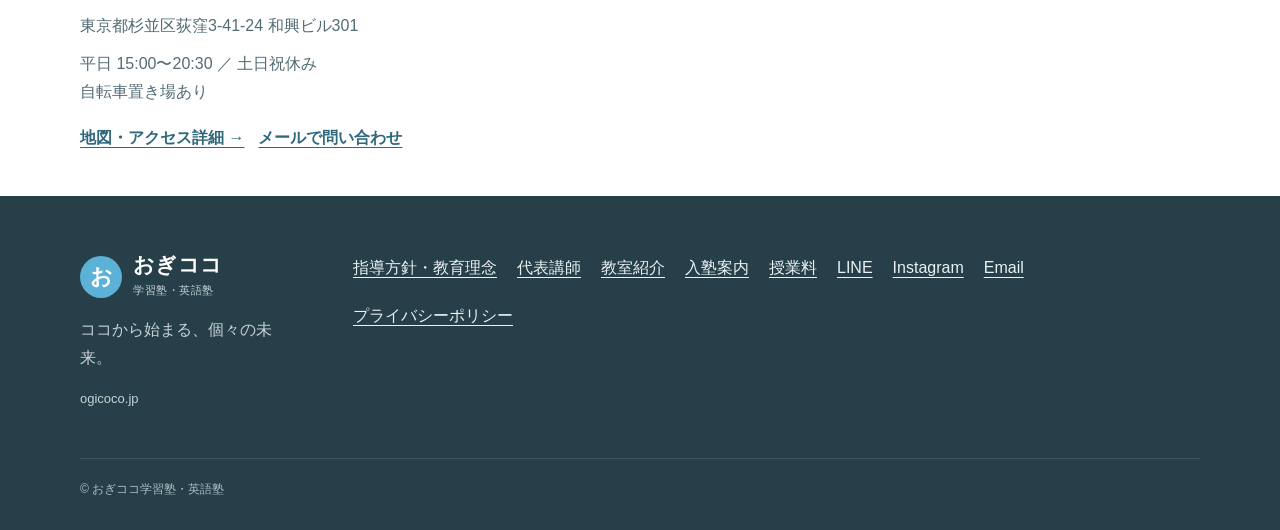
==== commit e96dd197: "Replace non-interactive homepage badges with plain text" ====
--- a/index.html
+++ b/index.html
@@ -61,9 +61,7 @@
           <p class="eyebrow">杉並区荻窪3丁目｜少人数・個別指導</p>
           <h1>ココから始まる、<br><em>個々の未来。</em></h1>
           <p class="hero-lead">小・中学生は全教科、高校生は英語。学校の授業・苦手克服・英検対策に対応します。</p>
-          <div class="hero-badges" aria-label="教室の特徴">
-            <span>小1〜高3</span><span>1対2個別指導</span><span>無料体験受付中</span>
-          </div>
+          <p class="hero-facts" style="margin:0 0 14px;color:#456672;font-size:clamp(11px,3.3vw,14px);font-weight:700;line-height:1.7">小1〜高3 ｜ 1対2個別指導 ｜ 無料体験受付中</p>
           <nav id="support" class="hero-service-links" aria-label="学年・目的から選ぶ"><a href="/elementary"><strong>小学生</strong><small>全教科・宿題・苦手克服</small><span aria-hidden="true">›</span></a><a href="/junior-high"><strong>中学生</strong><small>定期テスト・評定対策</small><span aria-hidden="true">›</span></a><a href="/high-school"><strong>高校生の英語</strong><small>学校英語・苦手克服</small><span aria-hidden="true">›</span></a><a href="/eiken"><strong>英検対策</strong><small>目標級に向けた指導</small><span aria-hidden="true">›</span></a><a href="/elementary/english"><strong>小学生の英語</strong><small>読み書き・学校英語</small><span aria-hidden="true">›</span></a><a href="/price"><strong>授業料</strong><small>月謝・通塾方法</small><span aria-hidden="true">›</span></a></nav>
           <div class="hero-actions">
             <a class="btn btn-line btn-large" href="https://page.line.me/971ktbrj" target="_blank" rel="noopener noreferrer">LINEで無料体験を予約する</a>
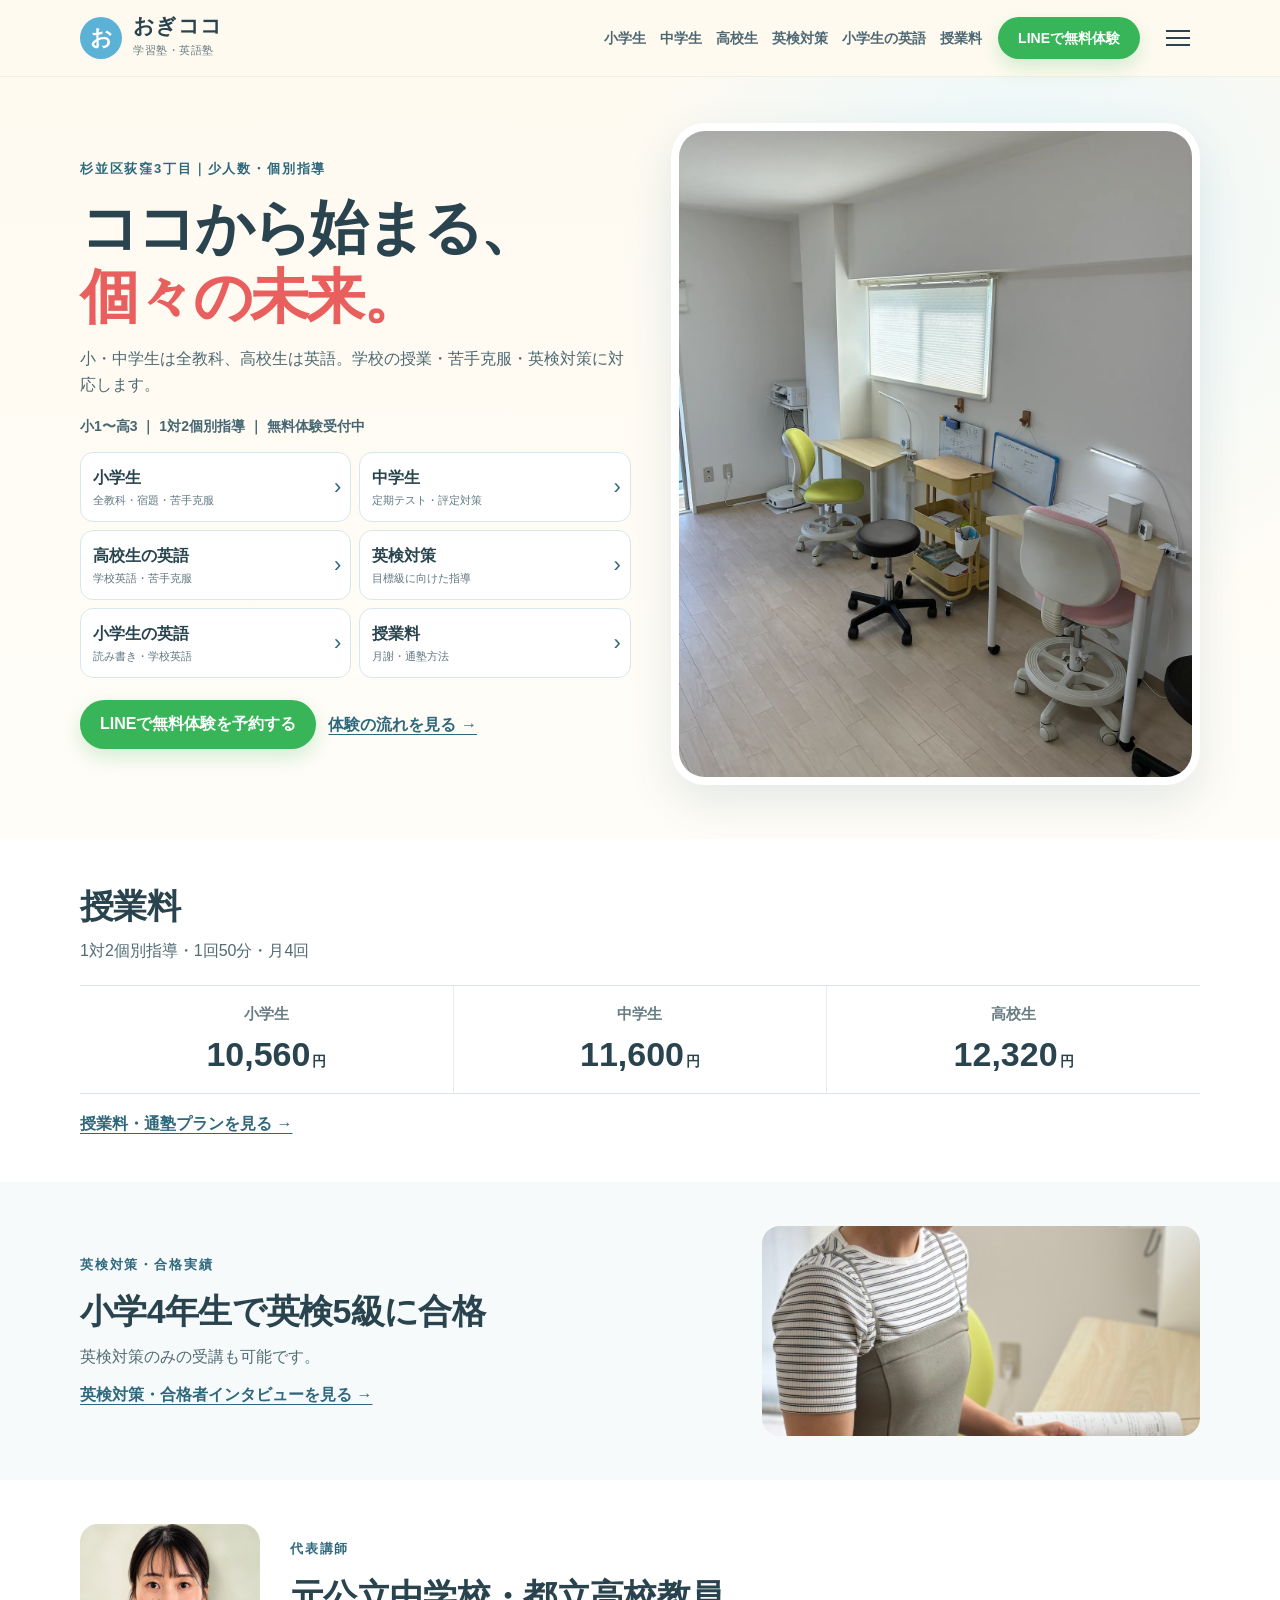
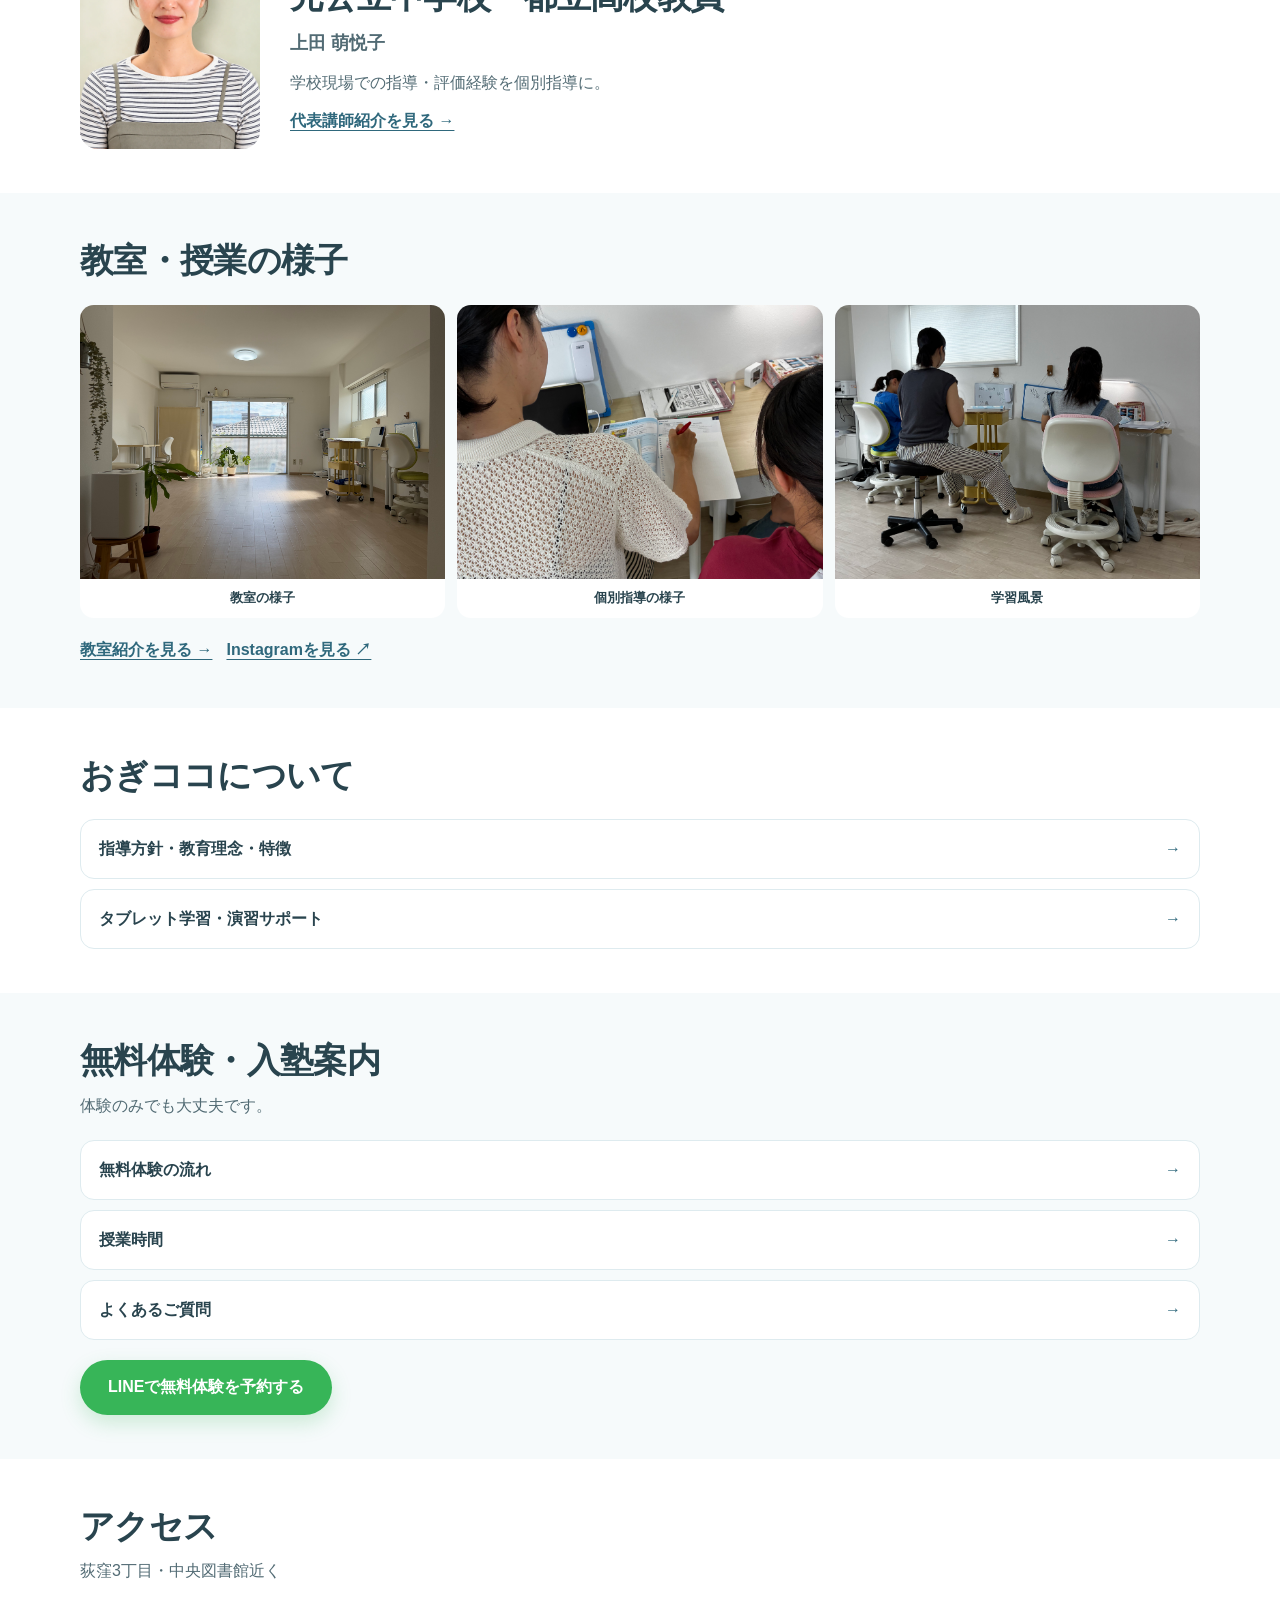
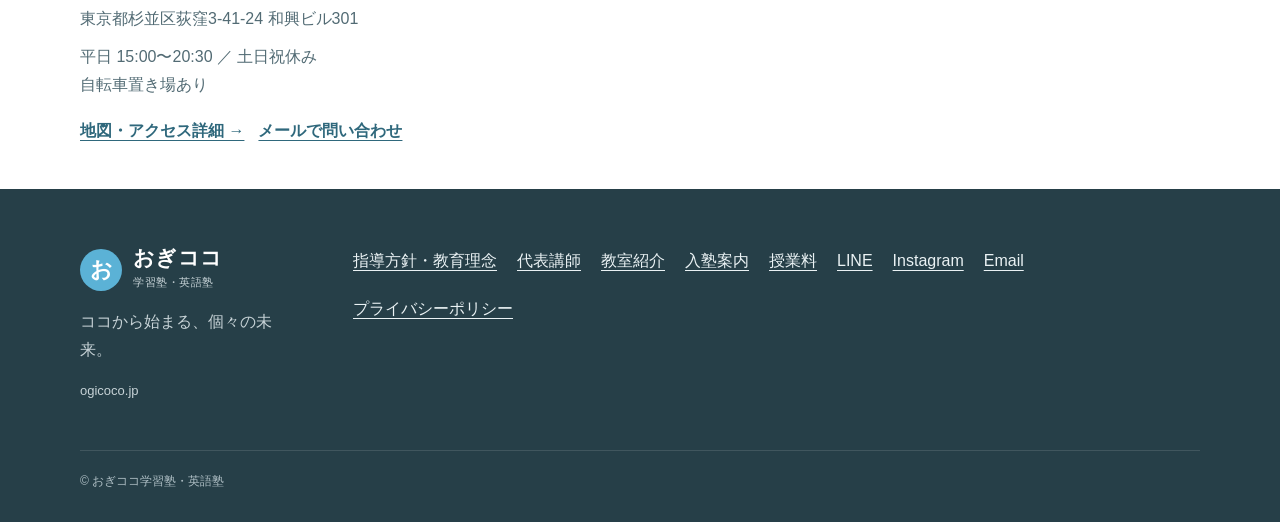
==== commit 5308f0e9: "Distinguish tuition comparison from clickable navigation cards" ====
--- a/index.html
+++ b/index.html
@@ -18,7 +18,7 @@
   <meta name="twitter:card" content="summary_large_image" />
   <link rel="icon" href="favicon.png" />
   <link rel="apple-touch-icon" href="favicon.png" />
-  <link rel="stylesheet" href="/styles.css?v=20261126-3" />
+  <link rel="stylesheet" href="/styles.css?v=20261126-4" />
   <script defer src="/script.js?v=20261126-3"></script>
   <script type="application/ld+json">
   {
@@ -73,7 +73,7 @@
           <div class="photo-frame hero-photo"><img src="/assets/images/classroom-main.webp" alt="明るく落ち着いたおぎココ学習塾の教室" fetchpriority="high" /></div>
         </div>
       </div>
-    </section><section class="home-section section-white" id="price"><div class="container"><div class="home-heading"><h2>授業料</h2><p>1対2個別指導・1回50分・月4回</p></div><div class="home-price-grid"><div><span>小学生</span><strong>10,560<small>円</small></strong></div><div><span>中学生</span><strong>11,600<small>円</small></strong></div><div><span>高校生</span><strong>12,320<small>円</small></strong></div></div><a class="home-detail-link" href="/price">授業料・通塾プランを見る →</a></div></section><section class="home-section home-tint"><div class="container"><div class="home-feature"><div><p class="eyebrow">英検対策・合格実績</p><h2>小学4年生で英検5級に合格</h2><p>英検対策のみの受講も可能です。</p><a class="text-link" href="/eiken">英検対策・合格者インタビューを見る →</a></div><img src="/assets/images/teacher-lesson.jpg" alt="英語の個別指導を行う講師" loading="lazy"></div></div></section><section class="home-section section-white" id="teacher"><div class="container"><div class="home-teacher"><img src="/assets/images/teacher-profile-hq.webp" width="960" height="1200" alt="おぎココ代表講師 上田萌悦子" loading="lazy"><div><p class="eyebrow">代表講師</p><h2>元公立中学校・都立高校教員</h2><p class="home-teacher-name">上田 萌悦子</p><p>学校現場での指導・評価経験を個別指導に。</p><a class="text-link" href="/teacher">代表講師紹介を見る →</a></div></div></div></section><section class="home-section home-tint" id="instagram"><div class="container"><div class="home-heading"><h2>教室・授業の様子</h2></div><div class="home-gallery"><a href="/classroom"><img src="/assets/images/classroom-wide-1.jpg" alt="教室の様子" loading="lazy"><span>教室の様子</span></a><a href="/classroom"><img src="/assets/images/lesson-scene-1.jpg" alt="個別指導の様子" loading="lazy"><span>個別指導の様子</span></a><a href="/classroom"><img src="/assets/images/students-studying.jpg" alt="学習風景" loading="lazy"><span>学習風景</span></a></div><div class="home-link-row"><a class="text-link" href="/classroom">教室紹介を見る →</a><a class="text-link" href="https://www.instagram.com/ogicoco_english" target="_blank" rel="noopener noreferrer">Instagramを見る ↗</a></div></div></section><section class="home-section section-white" id="philosophy"><div class="container"><div class="home-heading"><h2>おぎココについて</h2></div><div class="service-related" id="features"><a href="/philosophy">指導方針・教育理念・特徴<span>→</span></a><a id="practice" href="/tablet">タブレット学習・演習サポート<span>→</span></a></div></div></section><section class="home-section home-tint" id="trial"><div class="container"><div class="home-heading"><h2>無料体験・入塾案内</h2><p>体験のみでも大丈夫です。</p></div><div class="service-related"><a href="/admission">無料体験の流れ<span>→</span></a><a id="schedule" href="/admission#schedule">授業時間<span>→</span></a><a id="faq" href="/admission#faq">よくあるご質問<span>→</span></a></div><div class="home-cta"><a class="btn btn-line btn-large" href="https://page.line.me/971ktbrj" target="_blank" rel="noopener noreferrer">LINEで無料体験を予約する</a></div></div></section><section class="home-section section-white" id="access"><div class="container"><div class="home-heading"><h2>アクセス</h2><p>荻窪3丁目・中央図書館近く</p></div><div class="home-address"><p>東京都杉並区荻窪3-41-24 和興ビル301</p><p>平日 15:00〜20:30 ／ 土日祝休み<br>自転車置き場あり</p><div class="home-link-row"><a class="text-link" href="/classroom#access">地図・アクセス詳細 →</a><a class="text-link" href="mailto:ogicoco.english@gmail.com">メールで問い合わせ</a></div></div></div></section></main>
+    </section><section class="home-section section-white" id="price"><div class="container"><div class="home-heading"><h2>授業料</h2><p>1対2個別指導・1回50分・月4回</p></div><table class="home-price-table" aria-label="学年別の月4回の授業料"><thead><tr><th scope="col">小学生</th><th scope="col">中学生</th><th scope="col">高校生</th></tr></thead><tbody><tr><td>10,560<small>円</small></td><td>11,600<small>円</small></td><td>12,320<small>円</small></td></tr></tbody></table><a class="home-detail-link" href="/price">授業料・通塾プランを見る →</a></div></section><section class="home-section home-tint"><div class="container"><div class="home-feature"><div><p class="eyebrow">英検対策・合格実績</p><h2>小学4年生で英検5級に合格</h2><p>英検対策のみの受講も可能です。</p><a class="text-link" href="/eiken">英検対策・合格者インタビューを見る →</a></div><img src="/assets/images/teacher-lesson.jpg" alt="英語の個別指導を行う講師" loading="lazy"></div></div></section><section class="home-section section-white" id="teacher"><div class="container"><div class="home-teacher"><img src="/assets/images/teacher-profile-hq.webp" width="960" height="1200" alt="おぎココ代表講師 上田萌悦子" loading="lazy"><div><p class="eyebrow">代表講師</p><h2>元公立中学校・都立高校教員</h2><p class="home-teacher-name">上田 萌悦子</p><p>学校現場での指導・評価経験を個別指導に。</p><a class="text-link" href="/teacher">代表講師紹介を見る →</a></div></div></div></section><section class="home-section home-tint" id="instagram"><div class="container"><div class="home-heading"><h2>教室・授業の様子</h2></div><div class="home-gallery"><a href="/classroom"><img src="/assets/images/classroom-wide-1.jpg" alt="教室の様子" loading="lazy"><span>教室の様子</span></a><a href="/classroom"><img src="/assets/images/lesson-scene-1.jpg" alt="個別指導の様子" loading="lazy"><span>個別指導の様子</span></a><a href="/classroom"><img src="/assets/images/students-studying.jpg" alt="学習風景" loading="lazy"><span>学習風景</span></a></div><div class="home-link-row"><a class="text-link" href="/classroom">教室紹介を見る →</a><a class="text-link" href="https://www.instagram.com/ogicoco_english" target="_blank" rel="noopener noreferrer">Instagramを見る ↗</a></div></div></section><section class="home-section section-white" id="philosophy"><div class="container"><div class="home-heading"><h2>おぎココについて</h2></div><div class="service-related" id="features"><a href="/philosophy">指導方針・教育理念・特徴<span>→</span></a><a id="practice" href="/tablet">タブレット学習・演習サポート<span>→</span></a></div></div></section><section class="home-section home-tint" id="trial"><div class="container"><div class="home-heading"><h2>無料体験・入塾案内</h2><p>体験のみでも大丈夫です。</p></div><div class="service-related"><a href="/admission">無料体験の流れ<span>→</span></a><a id="schedule" href="/admission#schedule">授業時間<span>→</span></a><a id="faq" href="/admission#faq">よくあるご質問<span>→</span></a></div><div class="home-cta"><a class="btn btn-line btn-large" href="https://page.line.me/971ktbrj" target="_blank" rel="noopener noreferrer">LINEで無料体験を予約する</a></div></div></section><section class="home-section section-white" id="access"><div class="container"><div class="home-heading"><h2>アクセス</h2><p>荻窪3丁目・中央図書館近く</p></div><div class="home-address"><p>東京都杉並区荻窪3-41-24 和興ビル301</p><p>平日 15:00〜20:30 ／ 土日祝休み<br>自転車置き場あり</p><div class="home-link-row"><a class="text-link" href="/classroom#access">地図・アクセス詳細 →</a><a class="text-link" href="mailto:ogicoco.english@gmail.com">メールで問い合わせ</a></div></div></div></section></main>
 
   <footer class="footer">
     <div class="container footer-grid">
--- a/styles.css
+++ b/styles.css
@@ -822,11 +822,6 @@
 .home-heading{margin-bottom:20px}
 .home-heading h2,.home-feature h2,.home-teacher h2{font-size:clamp(25px,3.3vw,34px);letter-spacing:-.02em;line-height:1.4;margin:0 0 7px}
 .home-heading p,.home-feature p:not(.eyebrow),.home-teacher p:not(.eyebrow){color:#526b74;margin:0 0 10px}
-.home-price-grid{display:grid;grid-template-columns:repeat(3,minmax(0,1fr));gap:12px}
-.home-price-grid>div{min-width:0;border:1px solid #deebef;border-radius:16px;padding:20px 12px;text-align:center;background:#fff}
-.home-price-grid span{display:block;font-weight:700;color:var(--muted);font-size:15px;margin-bottom:4px}
-.home-price-grid strong{display:block;white-space:nowrap;font-size:clamp(21px,3vw,34px);line-height:1.3;font-variant-numeric:tabular-nums}
-.home-price-grid small{font-size:14px;margin-left:2px}
 .home-detail-link{display:block;margin:16px 0 0;color:var(--blue-dark);font-weight:800;text-decoration:underline;text-underline-offset:4px}
 .home-feature{display:grid;grid-template-columns:1.2fr .8fr;gap:25px;align-items:center}
 .home-feature img{width:100%;max-height:210px;aspect-ratio:16/10;object-fit:cover;border-radius:18px}
@@ -864,11 +859,6 @@
 .home-heading{margin-bottom:14px}
 .home-heading h2,.home-feature h2,.home-teacher h2{font-size:23px}
 .home-heading p,.home-feature p,.home-teacher p{font-size:14px}
-.home-price-grid{gap:6px}
-.home-price-grid>div{padding:14px 4px;border-radius:12px}
-.home-price-grid span{font-size:12px}
-.home-price-grid strong{font-size:clamp(15px,4.8vw,22px)}
-.home-price-grid small{font-size:10px;margin-left:1px}
 .home-detail-link,.home-link-row a,.home-feature .text-link,.home-teacher .text-link{font-size:14px}
 .home-feature{grid-template-columns:minmax(0,1fr) 100px;gap:13px}
 .home-feature h2{font-size:21px}
@@ -886,3 +876,15 @@
 .home-address{font-size:14px}
 .compact-page-hero{padding:25px 0}
 }
+
+/* Read-only tuition comparison: deliberately distinct from navigation cards */
+.home-price-table{width:100%;table-layout:fixed;border-collapse:collapse;margin:0;color:var(--ink);border-top:1px solid #d8e6eb;border-bottom:1px solid #d8e6eb;text-align:center}
+.home-price-table th{padding:15px 4px 3px;font-size:15px;font-weight:700;color:var(--muted)}
+.home-price-table td{padding:2px 4px 15px;font-size:clamp(21px,3vw,34px);font-weight:800;line-height:1.35;white-space:nowrap;font-variant-numeric:tabular-nums}
+.home-price-table th+th,.home-price-table td+td{border-left:1px solid #e3edf0}
+.home-price-table small{font-size:14px;margin-left:2px}
+@media(max-width:600px){
+.home-price-table th{padding:12px 2px 3px;font-size:13px}
+.home-price-table td{padding:3px 2px 12px;font-size:clamp(15px,4.8vw,22px)}
+.home-price-table small{font-size:10px;margin-left:1px}
+}
